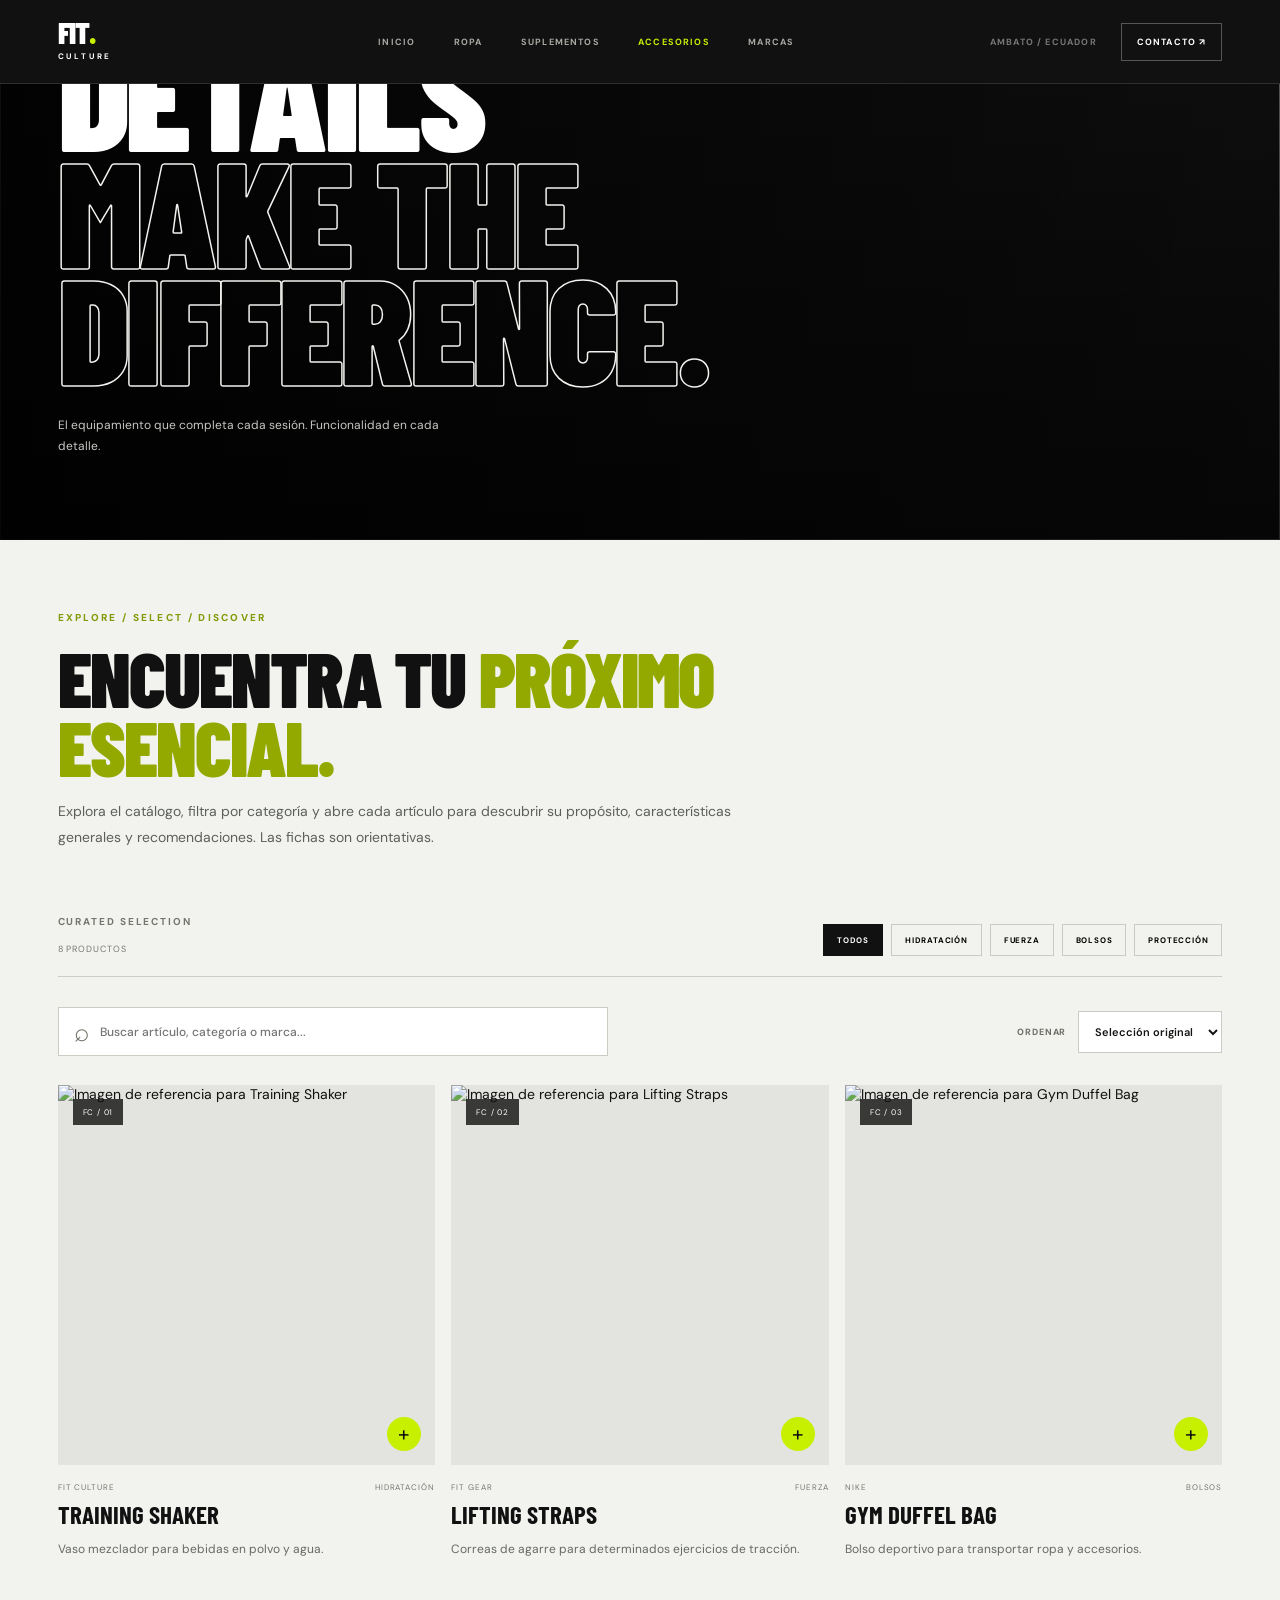
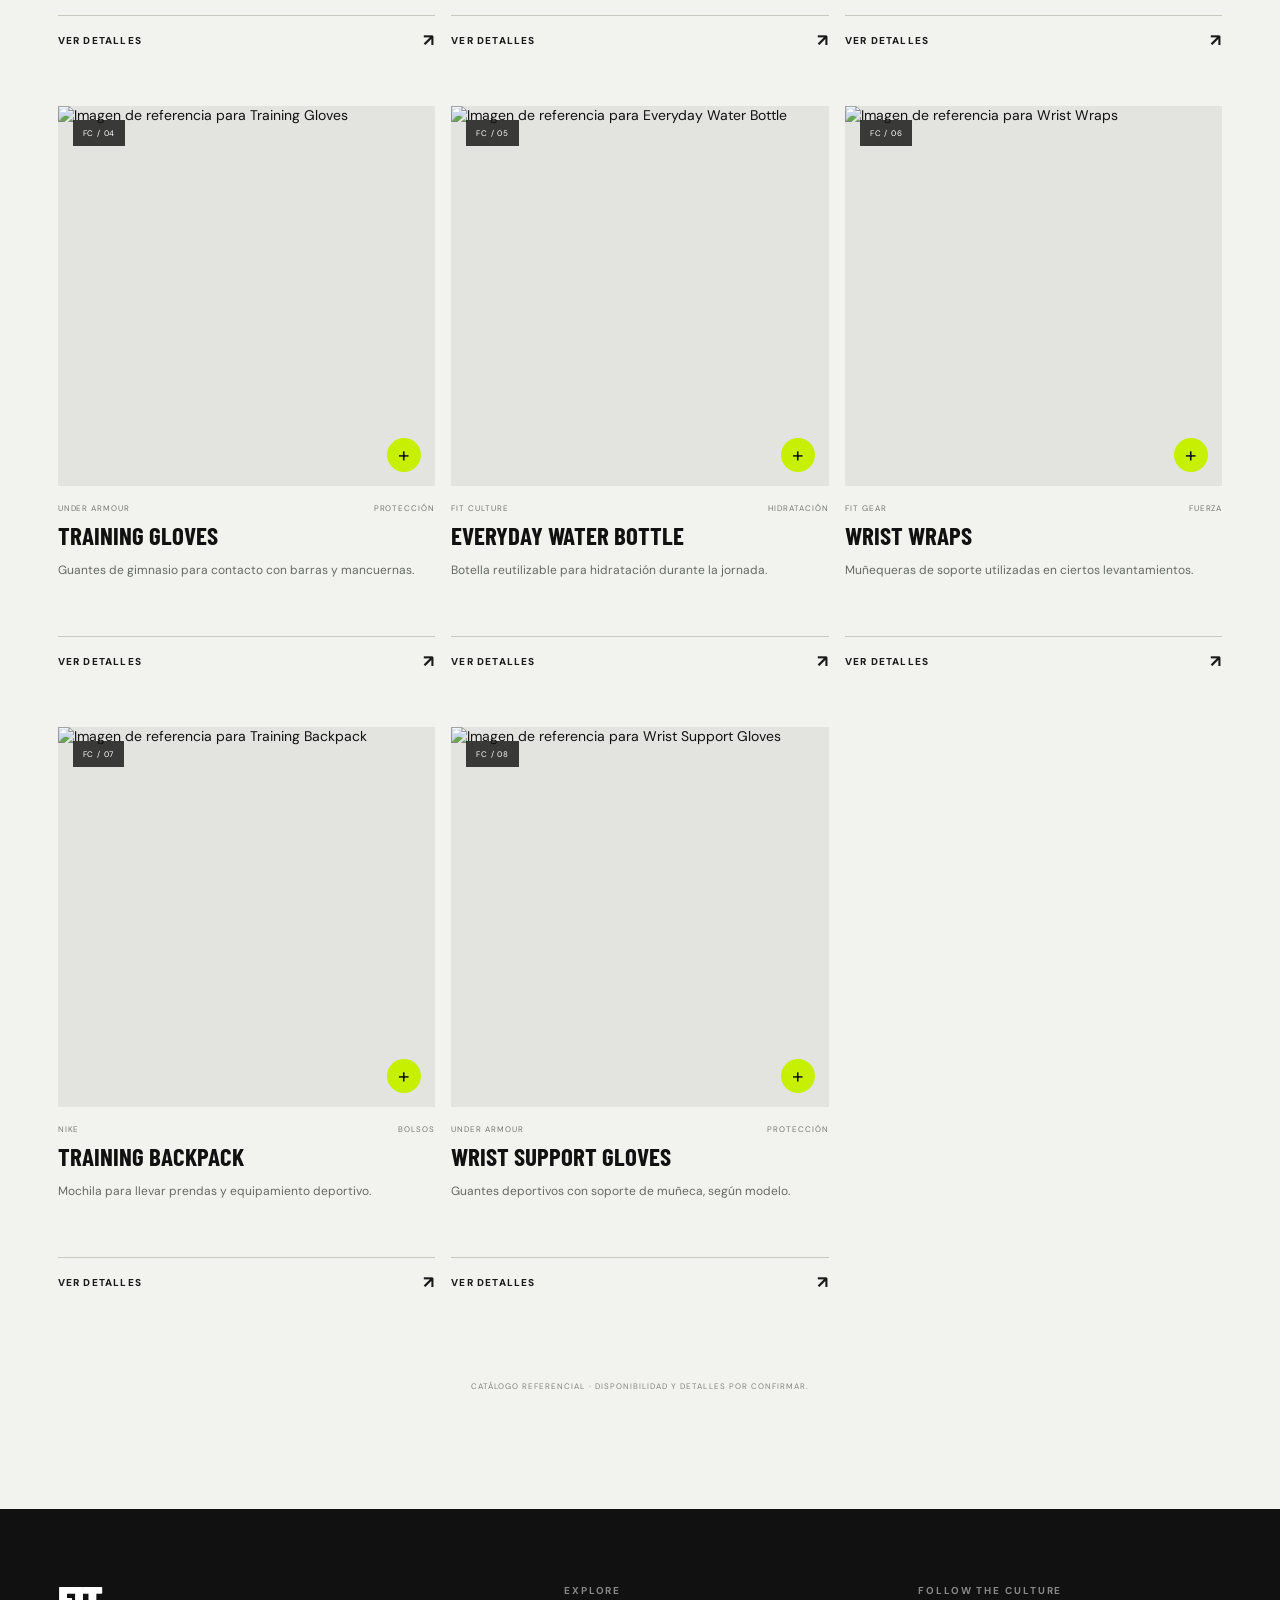
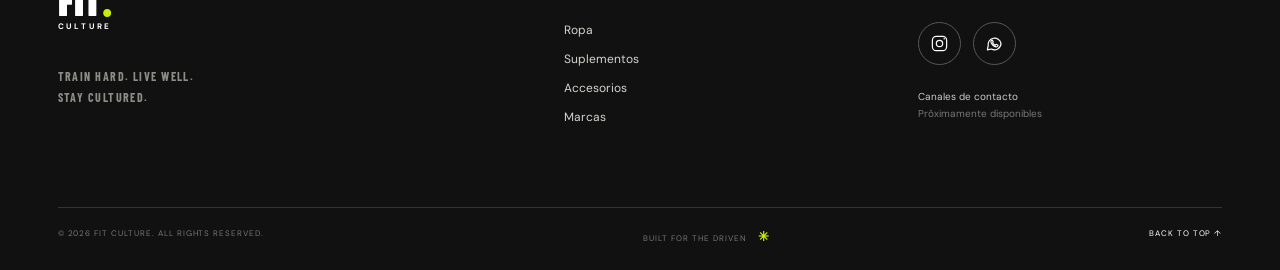
==== accesorios.html @ a27b404a "Agregar sitio FIT CULTURE 2.0 en HTML CSS y JavaScript" ====
<!DOCTYPE html>

<html lang="es">
<head>
<meta charset="utf-8"/>
<meta content="width=device-width, initial-scale=1" name="viewport"/>
<meta content="#101110" name="theme-color"/>
<meta content="FIT CULTURE — catálogo de ropa, suplementos y accesorios fitness." name="description"/>
<title>Accesorios — FIT CULTURE</title>
<link href="https://fonts.googleapis.com" rel="preconnect"/>
<link crossorigin="" href="https://fonts.gstatic.com" rel="preconnect"/>
<link href="https://fonts.googleapis.com/css2?family=Barlow+Condensed:wght@500;600;700;800;900&amp;family=DM+Sans:wght@400;500;600;700&amp;display=swap" rel="stylesheet"/>
<link href="assets/css/style.css" rel="stylesheet"/>
</head>
<body>
<div class="site-loader"><span>FIT<span class="lime">.</span></span><div class="loader-bar"><i></i></div></div>
<header class="site-header">
<a aria-label="FIT CULTURE inicio" class="wordmark" href="index.html">FIT<span>.</span><small>CULTURE</small></a>
<button aria-expanded="false" aria-label="Abrir menú" class="menu-toggle"><span></span><span></span></button>
<nav class="main-nav">
<a class="" href="index.html">INICIO</a>
<a class="" href="ropa.html">ROPA</a>
<a class="" href="suplementos.html">SUPLEMENTOS</a>
<a class="active" href="accesorios.html">ACCESORIOS</a>
<a class="" href="marcas.html">MARCAS</a>
</nav>
<div class="header-right"><span>AMBATO / ECUADOR</span><a class="contact-link" href="#contacto">CONTACTO ↗</a></div>
</header>
<main>
<section class="page-hero compact-hero"><div class="page-hero-bg"><img alt="" src="https://images.unsplash.com/photo-1583454110551-21f2fa2afe61?auto=format&amp;fit=crop&amp;w=2000&amp;q=85"/></div><div class="page-hero-content wrap"><p class="eyebrow reveal">03 / TRAINING GEAR</p><h1 class="reveal">DETAILS<br/><span class="outline">MAKE THE DIFFERENCE.</span></h1><p class="page-intro reveal">El equipamiento que completa cada sesión. Funcionalidad en cada detalle.</p></div></section>
<section class="catalog-section wrap">
<div class="catalog-intro reveal"><span class="micro-label">EXPLORE / SELECT / DISCOVER</span><h2>ENCUENTRA TU <em>PRÓXIMO ESENCIAL.</em></h2><p>Explora el catálogo, filtra por categoría y abre cada artículo para descubrir su propósito, características generales y recomendaciones. Las fichas son orientativas.</p></div><div class="catalog-toolbar"><div><p class="eyebrow">CURATED SELECTION</p><span class="result-count">8 PRODUCTOS</span></div><div class="filter-list"><button class="filter-btn active" data-filter="all">TODOS</button><button class="filter-btn" data-filter="HIDRATACIÓN">HIDRATACIÓN</button><button class="filter-btn" data-filter="FUERZA">FUERZA</button><button class="filter-btn" data-filter="BOLSOS">BOLSOS</button><button class="filter-btn" data-filter="PROTECCIÓN">PROTECCIÓN</button></div></div>
<div class="catalog-tools"><label class="search-field"><span aria-hidden="true">⌕</span><input aria-label="Buscar en catálogo" autocomplete="off" class="catalog-search" placeholder="Buscar artículo, categoría o marca..." type="search"/></label><label class="sort-field"><span>ORDENAR</span><select aria-label="Ordenar catálogo" class="catalog-sort"><option value="default">Selección original</option><option value="name">Nombre A–Z</option><option value="brand">Marca A–Z</option></select></label></div><p class="catalog-empty" hidden="">No encontramos coincidencias. Prueba otra búsqueda o elimina el filtro.</p><div class="product-grid">
<article class="product-card reveal" data-advice="Busca tapa segura y facilidad de limpieza." data-brand="FIT CULTURE" data-category="HIDRATACIÓN" data-description="Vaso mezclador para bebidas en polvo y agua." data-features="Mezcla portátil · Uso cotidiano" data-kind="Equipamiento deportivo" data-name="Training Shaker">
<div aria-label="Ver detalles de Training Shaker" class="product-image" role="button" tabindex="0"><img alt="Imagen de referencia para Training Shaker" loading="lazy" src="https://images.unsplash.com/photo-1602143407151-7111542de6e8?auto=format&amp;fit=crop&amp;w=900&amp;q=85"/><span class="product-index">FC / 01</span><span class="product-plus">+</span></div>
<div class="product-meta"><span>FIT CULTURE</span><span>HIDRATACIÓN</span></div><h3>Training Shaker</h3>
<p class="product-summary">Vaso mezclador para bebidas en polvo y agua.</p><button aria-label="Ver detalles de Training Shaker" class="product-detail-btn" type="button">VER DETALLES <span aria-hidden="true">↗</span></button></article>
<article class="product-card reveal" data-advice="Aprende a colocarlas correctamente; no sustituyen la técnica." data-brand="FIT GEAR" data-category="FUERZA" data-description="Correas de agarre para determinados ejercicios de tracción." data-features="Agarre asistido · Fuerza" data-kind="Equipamiento deportivo" data-name="Lifting Straps">
<div aria-label="Ver detalles de Lifting Straps" class="product-image" role="button" tabindex="0"><img alt="Imagen de referencia para Lifting Straps" loading="lazy" src="https://images.unsplash.com/photo-1583454110551-21f2fa2afe61?auto=format&amp;fit=crop&amp;w=900&amp;q=85"/><span class="product-index">FC / 02</span><span class="product-plus">+</span></div>
<div class="product-meta"><span>FIT GEAR</span><span>FUERZA</span></div><h3>Lifting Straps</h3>
<p class="product-summary">Correas de agarre para determinados ejercicios de tracción.</p><button aria-label="Ver detalles de Lifting Straps" class="product-detail-btn" type="button">VER DETALLES <span aria-hidden="true">↗</span></button></article>
<article class="product-card reveal" data-advice="Compara capacidad, compartimentos y resistencia del material." data-brand="NIKE" data-category="BOLSOS" data-description="Bolso deportivo para transportar ropa y accesorios." data-features="Almacenamiento · Transporte" data-kind="Equipamiento deportivo" data-name="Gym Duffel Bag">
<div aria-label="Ver detalles de Gym Duffel Bag" class="product-image" role="button" tabindex="0"><img alt="Imagen de referencia para Gym Duffel Bag" loading="lazy" src="https://images.unsplash.com/photo-1553062407-98eeb64c6a62?auto=format&amp;fit=crop&amp;w=900&amp;q=85"/><span class="product-index">FC / 03</span><span class="product-plus">+</span></div>
<div class="product-meta"><span>NIKE</span><span>BOLSOS</span></div><h3>Gym Duffel Bag</h3>
<p class="product-summary">Bolso deportivo para transportar ropa y accesorios.</p><button aria-label="Ver detalles de Gym Duffel Bag" class="product-detail-btn" type="button">VER DETALLES <span aria-hidden="true">↗</span></button></article>
<article class="product-card reveal" data-advice="Verifica el ajuste y cómo se sienten al sostener la barra." data-brand="UNDER ARMOUR" data-category="PROTECCIÓN" data-description="Guantes de gimnasio para contacto con barras y mancuernas." data-features="Agarre · Protección de palma" data-kind="Equipamiento deportivo" data-name="Training Gloves">
<div aria-label="Ver detalles de Training Gloves" class="product-image" role="button" tabindex="0"><img alt="Imagen de referencia para Training Gloves" loading="lazy" src="https://images.unsplash.com/photo-1583454110551-21f2fa2afe61?auto=format&amp;fit=crop&amp;w=900&amp;q=85"/><span class="product-index">FC / 04</span><span class="product-plus">+</span></div>
<div class="product-meta"><span>UNDER ARMOUR</span><span>PROTECCIÓN</span></div><h3>Training Gloves</h3>
<p class="product-summary">Guantes de gimnasio para contacto con barras y mancuernas.</p><button aria-label="Ver detalles de Training Gloves" class="product-detail-btn" type="button">VER DETALLES <span aria-hidden="true">↗</span></button></article>
<article class="product-card reveal" data-advice="Revisa capacidad, materiales y método de lavado." data-brand="FIT CULTURE" data-category="HIDRATACIÓN" data-description="Botella reutilizable para hidratación durante la jornada." data-features="Hidratación · Uso diario" data-kind="Equipamiento deportivo" data-name="Everyday Water Bottle">
<div aria-label="Ver detalles de Everyday Water Bottle" class="product-image" role="button" tabindex="0"><img alt="Imagen de referencia para Everyday Water Bottle" loading="lazy" src="https://images.unsplash.com/photo-1602143407151-7111542de6e8?auto=format&amp;fit=crop&amp;w=900&amp;q=85"/><span class="product-index">FC / 05</span><span class="product-plus">+</span></div>
<div class="product-meta"><span>FIT CULTURE</span><span>HIDRATACIÓN</span></div><h3>Everyday Water Bottle</h3>
<p class="product-summary">Botella reutilizable para hidratación durante la jornada.</p><button aria-label="Ver detalles de Everyday Water Bottle" class="product-detail-btn" type="button">VER DETALLES <span aria-hidden="true">↗</span></button></article>
<article class="product-card reveal" data-advice="Ajusta sin cortar la circulación; no reemplaza una técnica adecuada." data-brand="FIT GEAR" data-category="FUERZA" data-description="Muñequeras de soporte utilizadas en ciertos levantamientos." data-features="Soporte de muñeca · Fuerza" data-kind="Equipamiento deportivo" data-name="Wrist Wraps">
<div aria-label="Ver detalles de Wrist Wraps" class="product-image" role="button" tabindex="0"><img alt="Imagen de referencia para Wrist Wraps" loading="lazy" src="https://images.unsplash.com/photo-1583454110551-21f2fa2afe61?auto=format&amp;fit=crop&amp;w=900&amp;q=85"/><span class="product-index">FC / 06</span><span class="product-plus">+</span></div>
<div class="product-meta"><span>FIT GEAR</span><span>FUERZA</span></div><h3>Wrist Wraps</h3>
<p class="product-summary">Muñequeras de soporte utilizadas en ciertos levantamientos.</p><button aria-label="Ver detalles de Wrist Wraps" class="product-detail-btn" type="button">VER DETALLES <span aria-hidden="true">↗</span></button></article>
<article class="product-card reveal" data-advice="Evalúa capacidad y comodidad de las correas." data-brand="NIKE" data-category="BOLSOS" data-description="Mochila para llevar prendas y equipamiento deportivo." data-features="Organización · Transporte" data-kind="Equipamiento deportivo" data-name="Training Backpack">
<div aria-label="Ver detalles de Training Backpack" class="product-image" role="button" tabindex="0"><img alt="Imagen de referencia para Training Backpack" loading="lazy" src="https://images.unsplash.com/photo-1553062407-98eeb64c6a62?auto=format&amp;fit=crop&amp;w=900&amp;q=85"/><span class="product-index">FC / 07</span><span class="product-plus">+</span></div>
<div class="product-meta"><span>NIKE</span><span>BOLSOS</span></div><h3>Training Backpack</h3>
<p class="product-summary">Mochila para llevar prendas y equipamiento deportivo.</p><button aria-label="Ver detalles de Training Backpack" class="product-detail-btn" type="button">VER DETALLES <span aria-hidden="true">↗</span></button></article>
<article class="product-card reveal" data-advice="Confirma el tipo de cierre y el soporte que declara el fabricante." data-brand="UNDER ARMOUR" data-category="PROTECCIÓN" data-description="Guantes deportivos con soporte de muñeca, según modelo." data-features="Guantes · Soporte variable" data-kind="Equipamiento deportivo" data-name="Wrist Support Gloves">
<div aria-label="Ver detalles de Wrist Support Gloves" class="product-image" role="button" tabindex="0"><img alt="Imagen de referencia para Wrist Support Gloves" loading="lazy" src="https://images.unsplash.com/photo-1583454110551-21f2fa2afe61?auto=format&amp;fit=crop&amp;w=900&amp;q=85"/><span class="product-index">FC / 08</span><span class="product-plus">+</span></div>
<div class="product-meta"><span>UNDER ARMOUR</span><span>PROTECCIÓN</span></div><h3>Wrist Support Gloves</h3>
<p class="product-summary">Guantes deportivos con soporte de muñeca, según modelo.</p><button aria-label="Ver detalles de Wrist Support Gloves" class="product-detail-btn" type="button">VER DETALLES <span aria-hidden="true">↗</span></button></article>
</div>
<p class="catalog-disclaimer">CATÁLOGO REFERENCIAL · DISPONIBILIDAD Y DETALLES POR CONFIRMAR.</p>
</section><dialog aria-labelledby="detail-title" class="detail-dialog"><div class="detail-panel"><button aria-label="Cerrar detalles" class="detail-close" type="button">×</button><div class="detail-visual"><img alt="" class="detail-photo" src=""/><span class="detail-watermark">FIT CULTURE / COLLECTION</span></div><div class="detail-content"><span class="detail-kicker">PRODUCT JOURNAL / FIT CULTURE</span><p class="detail-brand"></p><h2 id="detail-title"></h2><p class="detail-description"></p><div class="detail-section"><span>LO QUE DEBES SABER</span><p class="detail-features"></p></div><div class="detail-section"><span>CONSEJO DE USO</span><p class="detail-advice"></p></div><p class="detail-notice">Ficha informativa y fotografía de referencia. La marca, modelo, materiales, composición y disponibilidad requieren confirmación antes de una venta.</p><button class="detail-return" type="button">VOLVER AL CATÁLOGO ↗</button></div></div></dialog>
</main>
<footer class="site-footer" id="contacto">
<div class="footer-top wrap"><div><a class="wordmark footer-mark" href="index.html">FIT<span>.</span><small>CULTURE</small></a><p class="footer-tag">TRAIN HARD. LIVE WELL.<br/>STAY CULTURED.</p></div><div class="footer-nav"><p class="eyebrow">EXPLORE</p><a href="ropa.html">Ropa</a><a href="suplementos.html">Suplementos</a><a href="accesorios.html">Accesorios</a><a href="marcas.html">Marcas</a></div><div class="footer-social"><p class="eyebrow">FOLLOW THE CULTURE</p><div class="social-icons">
<span aria-label="Instagram" class="social-icon"><svg aria-hidden="true" viewbox="0 0 24 24"><rect height="18" rx="5" width="18" x="3" y="3"></rect><circle cx="12" cy="12" r="4"></circle><circle class="fill" cx="18" cy="6" r="1"></circle></svg></span>
<span aria-label="WhatsApp" class="social-icon"><svg aria-hidden="true" viewbox="0 0 24 24"><path d="M20.2 11.8a8.2 8.2 0 0 1-12.1 7.2L3 20l1-4.9a8.2 8.2 0 1 1 16.2-3.3Z"></path><path d="M8.4 8.2c.4-.7.8-.6 1.1-.1l.8 1.5c.2.3.1.6-.2.9l-.5.6c.8 1.5 1.8 2.4 3.3 3.1l.6-.7c.3-.3.6-.4.9-.2l1.5.7c.5.3.6.7.3 1.1-.5.8-1.2 1.2-2.2 1.1-2.8-.3-6.4-3.7-6.6-6.4 0-.7.3-1.2 1-1.6Z"></path></svg></span>
</div><p class="social-note">Canales de contacto<br/><span>Próximamente disponibles</span></p></div></div>
<div class="footer-bottom wrap"><span>© 2026 FIT CULTURE. ALL RIGHTS RESERVED.</span><span>BUILT FOR THE DRIVEN <b>✳</b></span><a href="#top" onclick="window.scrollTo({top:0,behavior:'smooth'});return false;">BACK TO TOP ↑</a></div>
</footer>
<script src="https://cdnjs.cloudflare.com/ajax/libs/gsap/3.12.5/gsap.min.js"></script>
<script src="https://cdnjs.cloudflare.com/ajax/libs/gsap/3.12.5/ScrollTrigger.min.js"></script>
<script src="assets/js/main.js"></script>
<script src="assets/js/catalog.js"></script>
</body></html>
---- assets/css/style.css ----
@import url('https://fonts.googleapis.com/css2?family=Barlow+Condensed:wght@500;600;700;800;900&family=DM+Sans:wght@400;500;600;700&display=swap');
:root{--black:#101110;--white:#f2f3ef;--lime:#c6f000;--muted:#858780;--line:rgba(255,255,255,.16);--font-display:'Barlow Condensed',Impact,sans-serif;--font-body:'DM Sans',Arial,sans-serif}
*{box-sizing:border-box}html{scroll-behavior:smooth}body{margin:0;background:var(--white);color:var(--black);font-family:var(--font-body);font-size:14px}a{color:inherit;text-decoration:none}img{display:block;max-width:100%}.wrap{width:min(1240px,calc(100% - 9vw));margin-inline:auto}.lime{color:var(--lime)}.outline{color:transparent;-webkit-text-stroke:1.5px var(--white)}.outline-dark{color:transparent;-webkit-text-stroke:1.5px var(--black)}.eyebrow{font-size:10px;font-weight:700;letter-spacing:.19em;text-transform:uppercase}.site-loader{position:fixed;inset:0;background:var(--black);z-index:1000;display:grid;place-content:center;justify-items:center;color:white;font:900 48px var(--font-display);transition:opacity .55s,visibility .55s}.site-loader.done{opacity:0;visibility:hidden}.loader-bar{width:110px;height:2px;background:#333;margin-top:12px;overflow:hidden}.loader-bar i{display:block;width:100%;height:100%;background:var(--lime);transform:scaleX(0);transform-origin:left;animation:loadbar 1s ease forwards}@keyframes loadbar{to{transform:scaleX(1)}}
.site-header{height:84px;padding:0 4.5vw;display:flex;align-items:center;justify-content:space-between;background:var(--black);color:white;position:absolute;top:0;left:0;right:0;z-index:50;border-bottom:1px solid rgba(255,255,255,.12)}.wordmark{font:900 30px/.72 var(--font-display);letter-spacing:-.04em;display:inline-flex;align-items:flex-start;flex-wrap:wrap;width:125px}.wordmark>span{color:var(--lime)}.wordmark small{font:700 8px var(--font-body);letter-spacing:.35em;display:block;width:100%;margin-top:7px}.main-nav{display:flex;gap:clamp(18px,3vw,42px)}.main-nav a,.header-right{font-size:9px;font-weight:700;letter-spacing:.13em}.main-nav a{color:#a7aaa3;transition:color .2s}.main-nav a:hover,.main-nav a.active{color:var(--lime)}.header-right{display:flex;gap:24px;align-items:center}.header-right>span{color:#777}.contact-link{border:1px solid #555;padding:12px 15px;transition:.25s}.contact-link:hover{background:var(--lime);color:var(--black);border-color:var(--lime)}.menu-toggle{display:none}
.hero{height:min(850px,100svh);min-height:680px;background:var(--black);color:white;position:relative;overflow:hidden;display:flex;align-items:center;padding-top:84px}.hero-media,.hero-shade,.page-hero-bg{position:absolute;inset:0}.hero-media img,.page-hero-bg img{width:100%;height:100%;object-fit:cover;object-position:center 43%;filter:grayscale(1);opacity:.65}.hero-shade{background:linear-gradient(90deg,rgba(8,9,8,.92) 0%,rgba(8,9,8,.55) 55%,rgba(8,9,8,.12) 100%),linear-gradient(0deg,rgba(8,9,8,.65),transparent 55%)}.hero-content{position:relative;z-index:2;padding-top:35px}.hero-content .eyebrow{display:flex;align-items:center;gap:12px;color:#d5d5d0}.eyebrow-line{width:34px;height:2px;background:var(--lime)}.hero-title{font:900 clamp(88px,15vw,205px)/.76 var(--font-display);letter-spacing:-.045em;margin:44px 0 36px;max-width:950px}.hero-title span{display:block}.hero-bottom{display:flex;justify-content:space-between;align-items:end;max-width:800px}.hero-bottom p{color:#c1c2bd;line-height:1.8;font-size:12px}.circle-link{width:112px;height:112px;border:1px solid rgba(255,255,255,.7);border-radius:50%;display:flex;flex-direction:column;justify-content:center;align-items:center;gap:7px;font-size:8px;line-height:1.4;letter-spacing:.12em;transition:.35s}.circle-link b{font-size:20px;color:var(--lime)}.circle-link:hover{background:var(--lime);color:var(--black);transform:rotate(-12deg);border-color:var(--lime)}.circle-link:hover b{color:var(--black)}.hero-index,.hero-vertical{position:absolute;z-index:2;bottom:32px;color:#bbb;font-size:8px;letter-spacing:.16em}.hero-index{left:4.5vw;display:flex;gap:26px}.hero-vertical{right:4.5vw;writing-mode:vertical-rl;transform:rotate(180deg)}
.ticker{overflow:hidden;background:var(--lime);padding:15px 0;color:var(--black)}.ticker-track{display:flex;align-items:center;justify-content:space-around;gap:34px;white-space:nowrap;font:800 22px var(--font-display);letter-spacing:.06em;animation:ticker 28s linear infinite}.ticker-track i{font-style:normal;font-size:18px}@keyframes ticker{to{transform:translateX(-18%)}}
.section{padding-top:125px;padding-bottom:125px}.section-heading{display:flex;align-items:end;justify-content:space-between;margin-bottom:48px}.section-heading h2{font:800 clamp(54px,8vw,100px)/.82 var(--font-display);letter-spacing:-.025em;margin:20px 0 0}.section-heading .eyebrow{color:#73766e}.section-note{font-size:12px;color:#70736c;line-height:1.8;margin:0 0 5px}.category-grid{display:grid;grid-template-columns:1.25fr 1fr 1fr;gap:14px}.category-card{height:470px;position:relative;overflow:hidden;background:#242624;color:white}.category-card img{width:100%;height:100%;object-fit:cover;filter:grayscale(1);transition:transform .8s,filter .8s}.category-card:after{content:"";position:absolute;inset:0;background:linear-gradient(0deg,rgba(0,0,0,.85),transparent 65%)}.category-card:hover img{transform:scale(1.07);filter:grayscale(.35)}.category-card>div{position:absolute;z-index:2;bottom:28px;left:28px}.category-card small{font-size:8px;letter-spacing:.16em;color:#ccc}.category-card h3{font:800 55px/.9 var(--font-display);margin:12px 0}.category-card b{font-size:8px;letter-spacing:.14em;color:var(--lime)}.category-number{position:absolute;top:22px;left:24px;z-index:2;font:600 12px var(--font-display);color:var(--lime)}
.feature-band{background:var(--black);color:white;display:grid;grid-template-columns:1fr 1fr;min-height:570px}.feature-image{overflow:hidden;min-height:570px}.feature-image img{width:100%;height:100%;object-fit:cover;filter:grayscale(1)}.feature-copy{align-self:center;padding:80px clamp(40px,8vw,125px)}.feature-copy .eyebrow{color:#a4a69e}.feature-copy h2{font:900 clamp(65px,8vw,108px)/.83 var(--font-display);margin:35px 0}.feature-copy>p:not(.eyebrow){font-size:12px;color:#b7b9b2;line-height:1.9;max-width:350px}.text-link{display:inline-flex;gap:25px;align-items:center;border-bottom:1px solid var(--lime);padding:15px 0;margin-top:24px;font-size:9px;font-weight:700;letter-spacing:.14em}.text-link span{color:var(--lime);font-size:17px}.brand-strip{padding-top:115px;padding-bottom:120px}.brand-logos{border-top:1px solid #d2d3ce;border-bottom:1px solid #d2d3ce;padding:35px 0;display:flex;align-items:center;justify-content:space-between;gap:25px;flex-wrap:wrap;font:800 clamp(17px,2.5vw,28px) var(--font-display);letter-spacing:.02em}.brand-logos span:nth-child(2){font-style:italic}.dark-link{color:var(--black);border-color:#999}
.manifesto{background:var(--lime);padding:95px 8vw 35px;color:var(--black)}.manifesto .eyebrow{font-size:9px}.manifesto-line{font:900 clamp(60px,10.5vw,145px)/.83 var(--font-display);letter-spacing:-.03em;margin:55px 0 80px}.manifesto-line span{color:transparent;-webkit-text-stroke:1.5px var(--black)}.manifesto-bottom{border-top:1px solid rgba(0,0,0,.3);padding-top:18px;display:flex;justify-content:space-between;font-size:8px;font-weight:700;letter-spacing:.15em}.manifesto-bottom b{font-size:16px;margin-left:12px}
.site-footer{background:var(--black);color:white;padding:75px 0 25px}.footer-top{display:grid;grid-template-columns:1.5fr 1fr 1fr;gap:50px;padding-bottom:75px}.footer-mark{font-size:42px}.footer-tag{font:700 12px/1.7 var(--font-display);letter-spacing:.12em;color:#8c8f87;margin-top:35px}.footer-nav,.footer-social{display:flex;flex-direction:column;align-items:flex-start;gap:13px}.footer-nav .eyebrow,.footer-social .eyebrow{color:#888;margin:0 0 12px}.footer-nav a{font-size:12px;color:#d4d5d0;transition:color .2s}.footer-nav a:hover{color:var(--lime)}.social-icons{display:flex;gap:12px}.social-icon{width:43px;height:43px;border:1px solid #565951;border-radius:50%;display:grid;place-items:center}.social-icon svg{width:19px;height:19px;fill:none;stroke:white;stroke-width:1.5;stroke-linecap:round;stroke-linejoin:round}.social-icon svg .fill{fill:white;stroke:none}.social-note{font-size:10px;line-height:1.7;color:#ccc}.social-note span{color:#777}.footer-bottom{border-top:1px solid #343632;padding-top:20px;display:flex;justify-content:space-between;gap:20px;color:#777;font-size:8px;letter-spacing:.12em}.footer-bottom b{color:var(--lime);font-size:13px;margin-left:8px}.footer-bottom a{color:white}
.compact-hero,.page-hero{height:540px;background:var(--black);color:white;position:relative;overflow:hidden;display:flex;align-items:end;padding-bottom:70px;padding-top:84px}.page-hero-bg img{opacity:.5;object-position:center 40%}.page-hero:after{content:"";position:absolute;inset:0;background:linear-gradient(90deg,rgba(0,0,0,.85),rgba(0,0,0,.15)),linear-gradient(0deg,rgba(0,0,0,.6),transparent)}.page-hero-content{position:relative;z-index:2}.page-hero-content .eyebrow{color:var(--lime)}.page-hero h1{font:900 clamp(76px,12vw,150px)/.78 var(--font-display);letter-spacing:-.03em;margin:30px 0}.page-intro{font-size:12px;color:#c8c9c4;line-height:1.8;max-width:420px}.catalog-section{padding-top:65px;padding-bottom:110px}.catalog-toolbar{display:flex;justify-content:space-between;align-items:end;border-bottom:1px solid #ccc;padding-bottom:20px;margin-bottom:30px}.catalog-toolbar .eyebrow{color:#73766e}.result-count{font-size:9px;color:#777;letter-spacing:.1em}.filter-list{display:flex;gap:8px;flex-wrap:wrap;justify-content:end}.filter-btn{background:transparent;border:1px solid #c9cac4;padding:10px 13px;font:700 8px var(--font-body);letter-spacing:.1em;cursor:pointer;transition:.2s}.filter-btn:hover,.filter-btn.active{background:var(--black);border-color:var(--black);color:white}.product-grid{display:grid;grid-template-columns:repeat(3,1fr);gap:42px 16px}.product-card{min-width:0}.product-image{height:380px;background:#e3e4df;position:relative;overflow:hidden}.product-image img{width:100%;height:100%;object-fit:cover;transition:transform .7s,filter .7s;filter:saturate(.75)}.product-card:hover .product-image img{transform:scale(1.06);filter:saturate(1)}.product-index{position:absolute;top:14px;left:15px;background:rgba(16,17,16,.8);color:white;padding:8px 10px;font-size:8px;letter-spacing:.1em}.product-plus{position:absolute;right:14px;bottom:14px;width:34px;height:34px;display:grid;place-items:center;border-radius:50%;background:var(--lime);font-size:21px}.product-meta{display:flex;justify-content:space-between;margin-top:17px;color:#74776f;font-size:8px;letter-spacing:.12em}.product-card h3{font:700 25px var(--font-display);text-transform:uppercase;margin:7px 0}.catalog-disclaimer{font-size:8px;letter-spacing:.13em;color:#81837c;text-align:center;margin-top:75px}.brands-hero{height:560px}.brands-list{padding-top:55px;padding-bottom:100px}.brand-row{display:grid;grid-template-columns:90px 1fr 40px;align-items:center;padding:32px 0;border-bottom:1px solid #c8c9c3}.brand-num{font:700 13px var(--font-display);color:#8a8d84}.brand-row h2{font:800 clamp(35px,6vw,68px)/.9 var(--font-display);margin:0;letter-spacing:.01em}.brand-row p{font-size:9px;letter-spacing:.14em;color:#777;margin:10px 0 0}.brand-arrow{font-size:26px;color:#777;transition:.2s}.brand-row:hover .brand-arrow{color:#8aa900;transform:translate(4px,-4px)}
.reveal{opacity:0;transform:translateY(28px)}.no-js .reveal{opacity:1;transform:none}
@media(max-width:900px){.header-right>span{display:none}.main-nav{gap:16px}.category-grid{grid-template-columns:1fr 1fr}.category-large{grid-column:span 2;height:390px}.category-card{height:360px}.feature-copy{padding:60px 45px}.product-grid{grid-template-columns:repeat(2,1fr)}.product-image{height:340px}}
@media(max-width:650px){.wrap{width:calc(100% - 40px)}.site-header{height:70px;padding:0 20px}.wordmark{font-size:27px}.menu-toggle{display:flex;flex-direction:column;gap:6px;background:none;border:0;padding:10px;z-index:5}.menu-toggle span{display:block;width:25px;height:2px;background:white;transition:.25s}.main-nav{position:absolute;top:70px;left:0;right:0;background:var(--black);padding:25px 25px 32px;display:flex;flex-direction:column;gap:22px;transform:translateY(-130%);opacity:0;visibility:hidden;transition:.35s}.main-nav.open{transform:translateY(0);opacity:1;visibility:visible}.main-nav a{font:700 25px var(--font-display)}.header-right{display:none}.hero{min-height:700px;height:92svh}.hero-title{font-size:clamp(75px,19vw,125px);margin:40px 0}.hero-bottom{align-items:center}.circle-link{width:90px;height:90px}.hero-index{bottom:22px;left:20px}.hero-vertical{right:17px;bottom:22px}.section{padding-top:85px;padding-bottom:85px}.section-heading{display:block;margin-bottom:30px}.section-heading h2{font-size:65px}.section-note{margin-top:25px}.category-grid{grid-template-columns:1fr}.category-large{grid-column:auto;height:400px}.category-card{height:360px}.feature-band{grid-template-columns:1fr}.feature-image{min-height:350px;height:350px}.feature-copy{padding:65px 25px}.feature-copy h2{font-size:78px}.brand-logos{justify-content:center;gap:22px 35px}.brand-strip{padding-top:85px;padding-bottom:85px}.manifesto{padding:75px 22px 25px}.manifesto-line{font-size:clamp(57px,14vw,90px);margin:45px 0 65px}.manifesto-bottom{font-size:7px;gap:15px}.footer-top{grid-template-columns:1fr 1fr;gap:45px 25px;padding-bottom:55px}.footer-top>div:first-child{grid-column:span 2}.footer-bottom{flex-wrap:wrap;line-height:1.6}.compact-hero,.page-hero{height:480px;padding-bottom:55px}.page-hero h1{font-size:clamp(70px,17vw,105px)}.catalog-section{padding-top:45px;padding-bottom:75px}.catalog-toolbar{display:block}.filter-list{justify-content:flex-start;margin-top:18px}.filter-btn{padding:9px 10px;font-size:7px}.product-grid{grid-template-columns:1fr 1fr;gap:28px 10px}.product-image{height:clamp(190px,57vw,310px)}.product-card h3{font-size:21px}.product-meta{font-size:7px;gap:8px}.brands-list{padding-top:30px;padding-bottom:70px}.brand-row{grid-template-columns:40px 1fr 25px;padding:25px 0}.brand-row h2{font-size:39px}}
@media(prefers-reduced-motion:reduce){*,*::before,*::after{scroll-behavior:auto!important;animation-duration:.01ms!important;transition-duration:.01ms!important}.reveal{opacity:1;transform:none}}
@media(hover:hover) and (prefers-reduced-motion:no-preference){.product-card{perspective:1000px;transition:transform .45s cubic-bezier(.2,.7,.2,1)}.product-card:hover{transform:translateY(-7px)}.product-image{transform-style:preserve-3d;transition:transform .55s cubic-bezier(.2,.7,.2,1),box-shadow .55s}.product-card:hover .product-image{transform:rotateX(2deg) rotateY(-3deg);box-shadow:0 20px 34px rgba(16,17,16,.18)}.product-card:hover .product-image img{transform:scale(1.055) translateZ(14px)}.product-index,.product-plus{transition:transform .45s}.product-card:hover .product-index{transform:translateZ(24px)}.product-card:hover .product-plus{transform:translateZ(32px) rotate(90deg)}}
@media(prefers-reduced-motion:reduce){.product-card,.product-image,.product-image img,.product-index,.product-plus{transform:none!important}}
/* FIT CULTURE 2.0 — editorial catalogs */
.catalog-intro{max-width:860px;margin:2px 0 54px}.micro-label{font-size:10px;letter-spacing:.23em;font-weight:800;color:#819b08}.catalog-intro h2,.discovery-inner h2{font:900 clamp(43px,6vw,83px)/.9 var(--font-display);letter-spacing:-.025em;margin:18px 0}.catalog-intro em,.discovery-inner em{font-style:normal;color:#93a900}.catalog-intro p{font-size:14px;max-width:680px;line-height:1.85;color:#5d605a}.catalog-tools{display:flex;justify-content:space-between;align-items:center;gap:16px;margin:0 0 29px}.search-field{display:flex;align-items:center;gap:8px;background:white;border:1px solid #cbcdc4;padding:0 15px;flex:1;max-width:550px;transition:border-color .2s}.search-field:focus-within{border-color:#8ca500;box-shadow:0 0 0 3px rgba(160,192,30,.12)}.search-field span{font-size:26px;color:#6e7468}.catalog-search{height:47px;width:100%;border:0;outline:none;background:transparent;color:#171914;font:500 12px var(--font-body)}.sort-field{display:flex;align-items:center;gap:12px;color:#6b6c65;font-size:9px;letter-spacing:.1em;font-weight:700}.catalog-sort{padding:12px;background:white;border:1px solid #cbcdc4;max-width:190px;color:#151613;font:600 11px var(--font-body)}.product-card{display:flex;flex-direction:column}.product-summary{font-size:12px;line-height:1.65;color:#666963;min-height:59px;margin:4px 0 16px}.product-detail-btn{display:flex;align-items:center;justify-content:space-between;width:100%;padding:13px 0;border:0;border-top:1px solid #c6c9bd;background:transparent;cursor:pointer;color:#1a1a18;font:800 10px var(--font-body);letter-spacing:.12em;transition:color .2s}.product-detail-btn span{font-size:17px;transition:transform .25s}.product-detail-btn:hover{color:#879e00}.product-detail-btn:hover span{transform:translate(3px,-3px)}.product-image[role="button"]{cursor:pointer}.product-image:focus-visible,.product-detail-btn:focus-visible,.detail-close:focus-visible,.detail-return:focus-visible{outline:3px solid #a8d100;outline-offset:3px}.catalog-empty{padding:40px;border:1px dashed #aaa;font-size:15px;text-align:center;color:#565}.product-card[hidden],.catalog-empty[hidden]{display:none!important}.detail-dialog{border:0;padding:0;width:min(1030px,calc(100% - 32px));max-width:none;max-height:min(92vh,900px);background:#f7f8f4;color:#181a16;box-shadow:0 25px 90px rgba(0,0,0,.3);overflow:auto}.detail-dialog::backdrop{background:rgba(6,9,6,.77);backdrop-filter:blur(7px)}.detail-dialog[open]{animation:detail-enter .36s cubic-bezier(.2,.8,.2,1)}@keyframes detail-enter{from{opacity:0;transform:translateY(25px) scale(.98)}to{opacity:1;transform:translateY(0) scale(1)}}.detail-panel{display:grid;grid-template-columns:1fr 1fr;min-height:530px}.detail-visual{min-height:530px;position:relative;background:#d2d4ce;overflow:hidden}.detail-photo{width:100%;height:100%;position:absolute;inset:0;object-fit:cover}.detail-watermark{position:absolute;bottom:18px;left:22px;background:#171b15cc;color:#fff;font-size:9px;letter-spacing:.16em;padding:10px}.detail-content{position:relative;padding:55px clamp(25px,4vw,65px);display:flex;flex-direction:column;align-items:flex-start}.detail-close{position:absolute;top:12px;right:17px;border:0;background:transparent;font-size:34px;cursor:pointer;line-height:1;padding:5px}.detail-kicker{font:800 10px var(--font-body);letter-spacing:.2em;color:#8aa300}.detail-brand{margin:35px 0 8px;font-size:10px;letter-spacing:.2em;color:#666}.detail-content h2{font:900 clamp(46px,5vw,68px)/.9 var(--font-display);text-transform:uppercase;margin:0 0 23px}.detail-description{font-size:15px;line-height:1.8;color:#444;margin:0 0 15px}.detail-section{width:100%;padding:19px 0;border-top:1px solid #d1d3cc}.detail-section span{font:800 10px var(--font-body);letter-spacing:.12em}.detail-section p{font-size:13px;line-height:1.65;color:#555;margin:8px 0 0}.detail-notice{font-size:10px;line-height:1.65;color:#767a72;margin:18px 0}.detail-return{border:0;background:#bbdd26;color:#111;padding:15px 22px;cursor:pointer;font:800 10px var(--font-body);letter-spacing:.1em;transition:background .2s}.detail-return:hover{background:#d0f049}.discovery-banner{background:#e4e8d9;padding:80px 0}.discovery-inner{display:grid;grid-template-columns:1.5fr 1fr;gap:10vw;align-items:center}.discovery-inner p{max-width:480px;line-height:1.8;color:#535950;font-size:13px}.discovery-links{border-top:1px solid #a9b29c}.discovery-links a{display:flex;justify-content:space-between;padding:24px 0;border-bottom:1px solid #a9b29c;font:800 18px var(--font-display);transition:padding .2s}.discovery-links a:hover{padding-left:12px}.discovery-links a span{color:#829a00}
@media(max-width:700px){.catalog-intro{margin-bottom:34px}.catalog-tools{align-items:stretch;flex-direction:column}.search-field{max-width:none}.sort-field{justify-content:space-between}.product-summary{font-size:11px;min-height:85px}.detail-panel{grid-template-columns:1fr}.detail-visual{min-height:270px;height:270px}.detail-content{padding:30px 22px}.detail-dialog{max-height:92dvh}.detail-brand{margin-top:22px}.discovery-inner{grid-template-columns:1fr;gap:30px}.discovery-banner{padding:65px 0}}
@media(prefers-reduced-motion:reduce){.detail-dialog[open]{animation:none}}
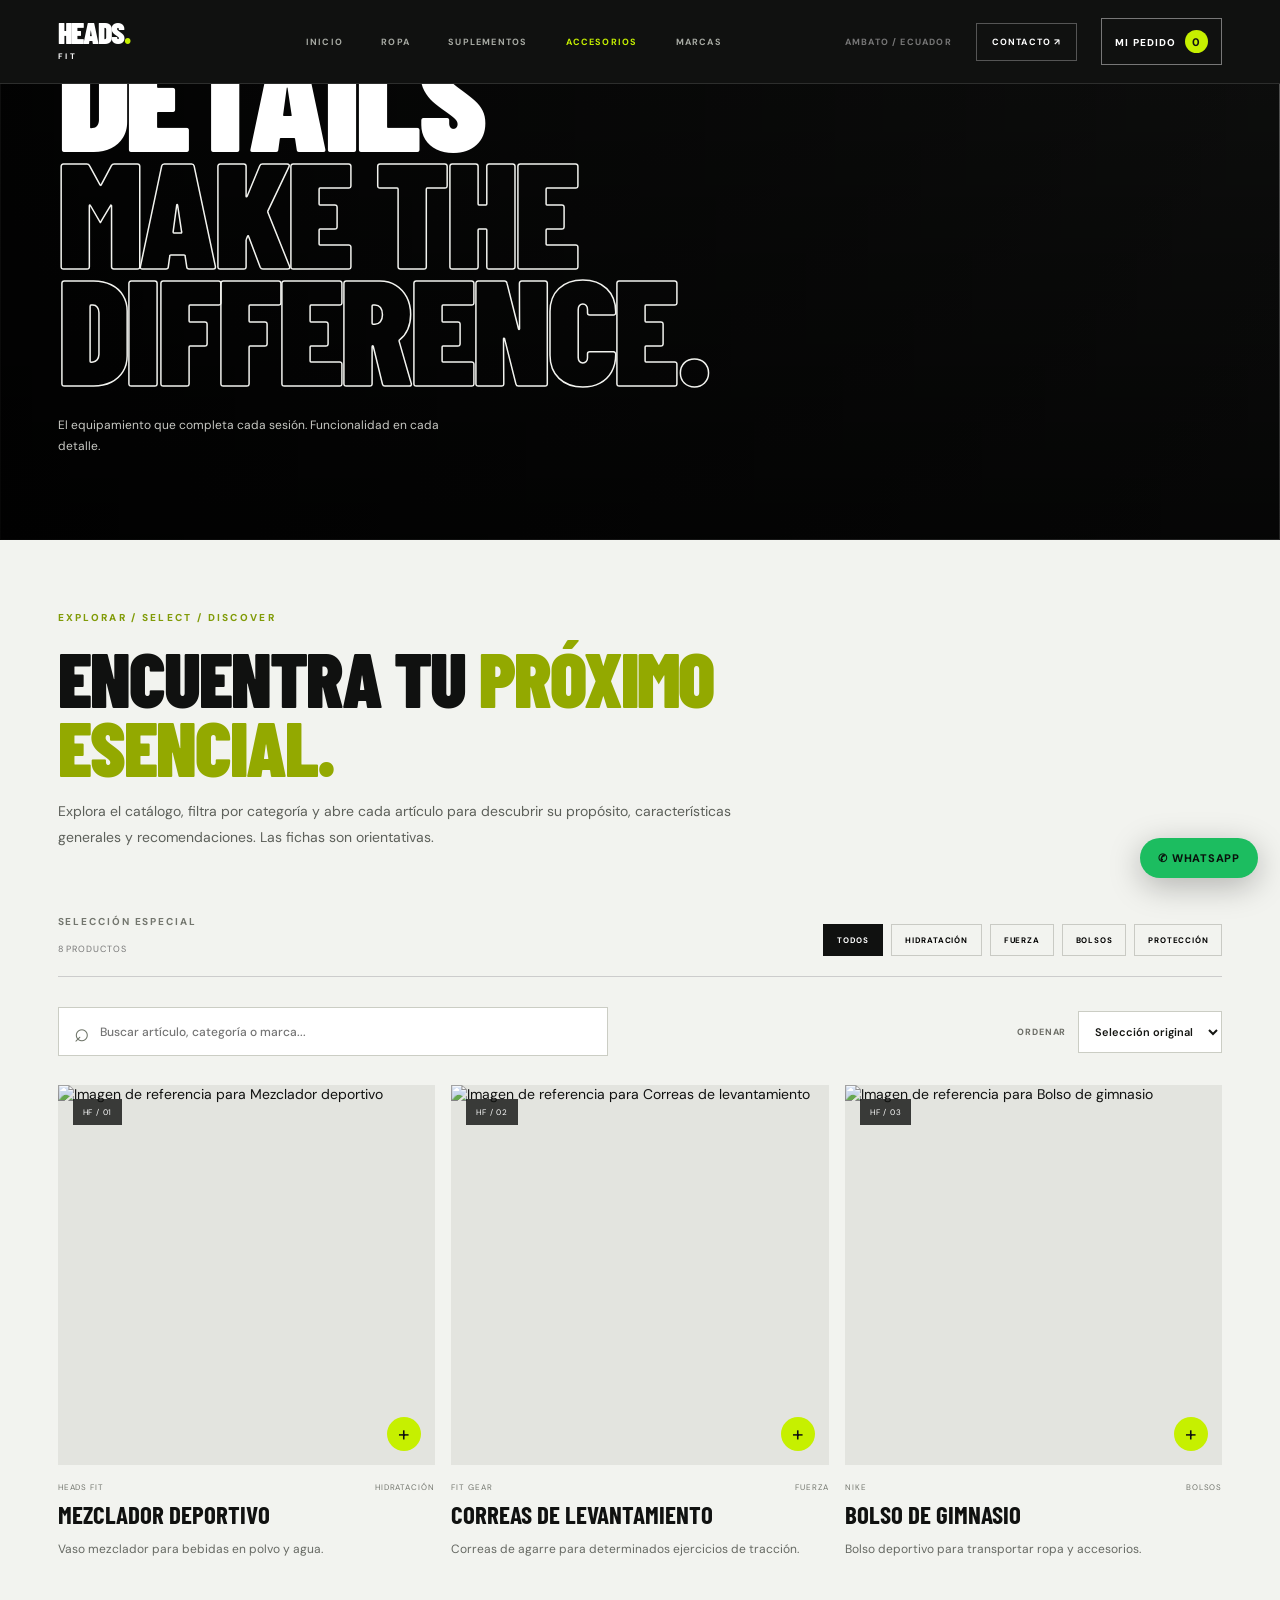
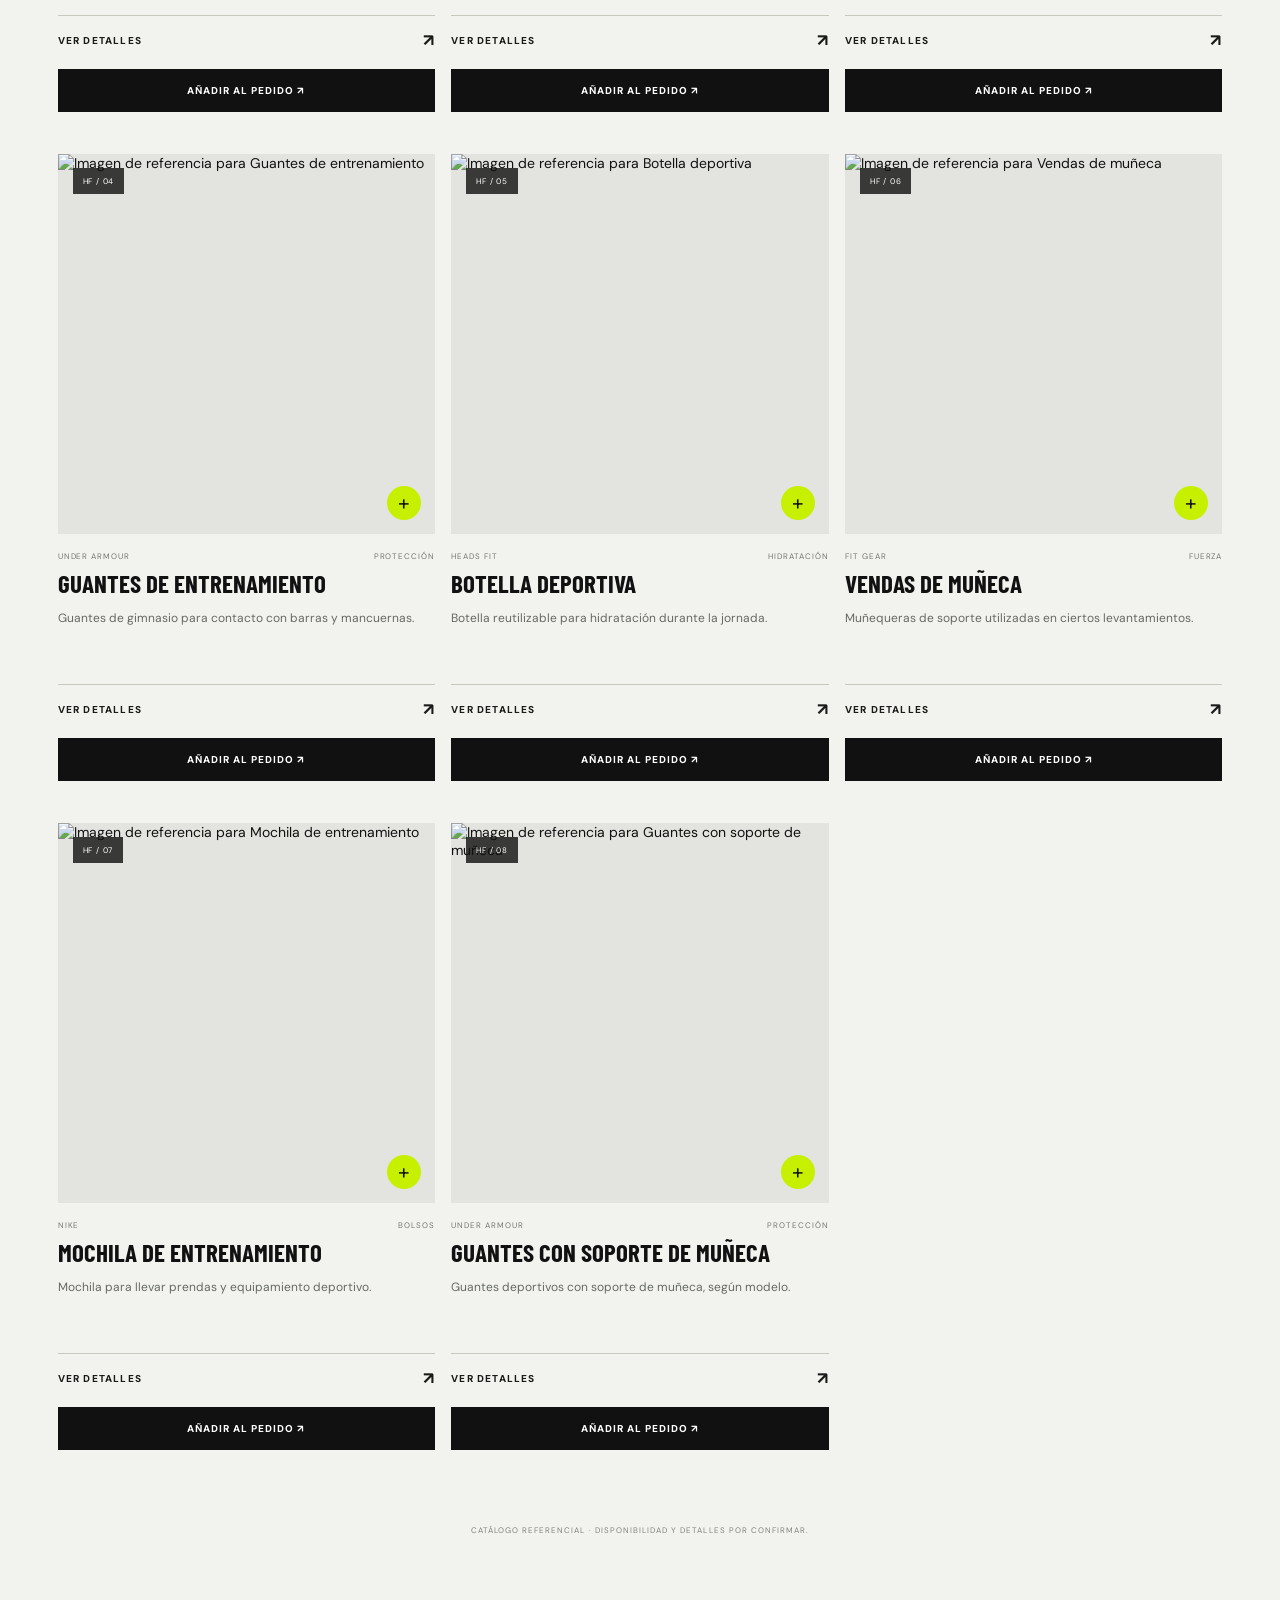
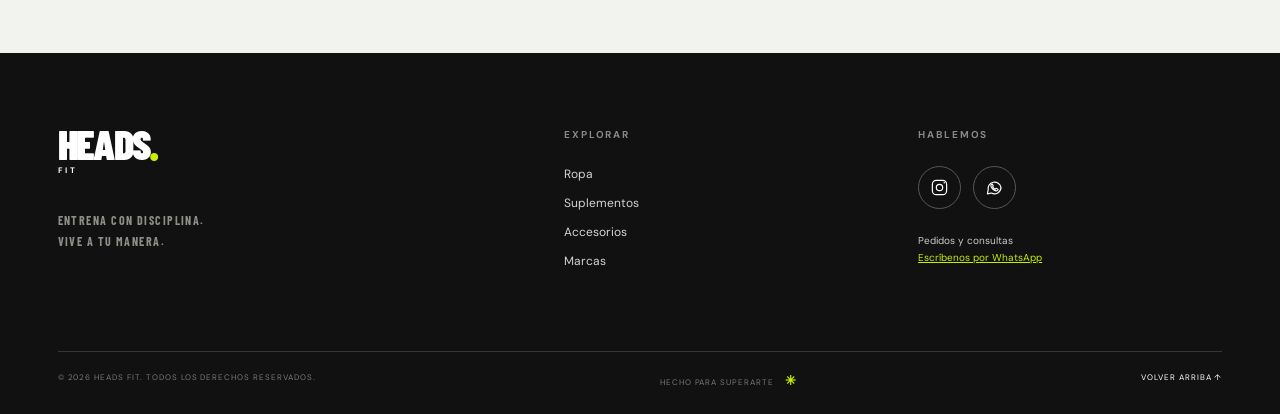
==== commit 8f9f8c92: "Integrar HEADS FIT en español, catálogo adicional y pedidos WhatsApp" ====
--- a/accesorios.html
+++ b/accesorios.html
@@ -5,17 +5,18 @@
 <meta charset="utf-8"/>
 <meta content="width=device-width, initial-scale=1" name="viewport"/>
 <meta content="#101110" name="theme-color"/>
-<meta content="FIT CULTURE — catálogo de ropa, suplementos y accesorios fitness." name="description"/>
-<title>Accesorios — FIT CULTURE</title>
+<meta content="HEADS FIT — catálogo de ropa, suplementos y accesorios fitness." name="description"/>
+<title>Accesorios — HEADS FIT</title>
 <link href="https://fonts.googleapis.com" rel="preconnect"/>
 <link crossorigin="" href="https://fonts.gstatic.com" rel="preconnect"/>
 <link href="https://fonts.googleapis.com/css2?family=Barlow+Condensed:wght@500;600;700;800;900&amp;family=DM+Sans:wght@400;500;600;700&amp;display=swap" rel="stylesheet"/>
 <link href="assets/css/style.css" rel="stylesheet"/>
+<link href="assets/css/shop.css" rel="stylesheet"/>
 </head>
 <body>
-<div class="site-loader"><span>FIT<span class="lime">.</span></span><div class="loader-bar"><i></i></div></div>
+<div class="site-loader"><span>HEADS<span class="lime">.</span></span><div class="loader-bar"><i></i></div></div>
 <header class="site-header">
-<a aria-label="FIT CULTURE inicio" class="wordmark" href="index.html">FIT<span>.</span><small>CULTURE</small></a>
+<a aria-label="HEADS FIT inicio" class="wordmark" href="index.html">HEADS<span>.</span><small>FIT</small></a>
 <button aria-expanded="false" aria-label="Abrir menú" class="menu-toggle"><span></span><span></span></button>
 <nav class="main-nav">
 <a class="" href="index.html">INICIO</a>
@@ -24,58 +25,59 @@
 <a class="active" href="accesorios.html">ACCESORIOS</a>
 <a class="" href="marcas.html">MARCAS</a>
 </nav>
-<div class="header-right"><span>AMBATO / ECUADOR</span><a class="contact-link" href="#contacto">CONTACTO ↗</a></div>
+<div class="header-right"><span>AMBATO / ECUADOR</span><a class="contact-link" href="https://wa.me/593983551261?text=Hola%2C%20quiero%20consultar%20sobre%20HEADS%20FIT" target="_blank" rel="noopener noreferrer">CONTACTO ↗</a></div>
 </header>
 <main>
-<section class="page-hero compact-hero"><div class="page-hero-bg"><img alt="" src="https://images.unsplash.com/photo-1583454110551-21f2fa2afe61?auto=format&amp;fit=crop&amp;w=2000&amp;q=85"/></div><div class="page-hero-content wrap"><p class="eyebrow reveal">03 / TRAINING GEAR</p><h1 class="reveal">DETAILS<br/><span class="outline">MAKE THE DIFFERENCE.</span></h1><p class="page-intro reveal">El equipamiento que completa cada sesión. Funcionalidad en cada detalle.</p></div></section>
+<section class="page-hero compact-hero"><div class="page-hero-bg"><img alt="" src="https://images.unsplash.com/photo-1583454110551-21f2fa2afe61?auto=format&amp;fit=crop&amp;w=2000&amp;q=85"/></div><div class="page-hero-content wrap"><p class="eyebrow reveal">03 / ENTRENAMIENTO GEAR</p><h1 class="reveal">DETAILS<br/><span class="outline">MAKE THE DIFFERENCE.</span></h1><p class="page-intro reveal">El equipamiento que completa cada sesión. Funcionalidad en cada detalle.</p></div></section>
 <section class="catalog-section wrap">
-<div class="catalog-intro reveal"><span class="micro-label">EXPLORE / SELECT / DISCOVER</span><h2>ENCUENTRA TU <em>PRÓXIMO ESENCIAL.</em></h2><p>Explora el catálogo, filtra por categoría y abre cada artículo para descubrir su propósito, características generales y recomendaciones. Las fichas son orientativas.</p></div><div class="catalog-toolbar"><div><p class="eyebrow">CURATED SELECTION</p><span class="result-count">8 PRODUCTOS</span></div><div class="filter-list"><button class="filter-btn active" data-filter="all">TODOS</button><button class="filter-btn" data-filter="HIDRATACIÓN">HIDRATACIÓN</button><button class="filter-btn" data-filter="FUERZA">FUERZA</button><button class="filter-btn" data-filter="BOLSOS">BOLSOS</button><button class="filter-btn" data-filter="PROTECCIÓN">PROTECCIÓN</button></div></div>
+<div class="catalog-intro reveal"><span class="micro-label">EXPLORAR / SELECT / DISCOVER</span><h2>ENCUENTRA TU <em>PRÓXIMO ESENCIAL.</em></h2><p>Explora el catálogo, filtra por categoría y abre cada artículo para descubrir su propósito, características generales y recomendaciones. Las fichas son orientativas.</p></div><div class="catalog-toolbar"><div><p class="eyebrow">SELECCIÓN ESPECIAL</p><span class="result-count">8 PRODUCTOS</span></div><div class="filter-list"><button class="filter-btn active" data-filter="all">TODOS</button><button class="filter-btn" data-filter="HIDRATACIÓN">HIDRATACIÓN</button><button class="filter-btn" data-filter="FUERZA">FUERZA</button><button class="filter-btn" data-filter="BOLSOS">BOLSOS</button><button class="filter-btn" data-filter="PROTECCIÓN">PROTECCIÓN</button></div></div>
 <div class="catalog-tools"><label class="search-field"><span aria-hidden="true">⌕</span><input aria-label="Buscar en catálogo" autocomplete="off" class="catalog-search" placeholder="Buscar artículo, categoría o marca..." type="search"/></label><label class="sort-field"><span>ORDENAR</span><select aria-label="Ordenar catálogo" class="catalog-sort"><option value="default">Selección original</option><option value="name">Nombre A–Z</option><option value="brand">Marca A–Z</option></select></label></div><p class="catalog-empty" hidden="">No encontramos coincidencias. Prueba otra búsqueda o elimina el filtro.</p><div class="product-grid">
-<article class="product-card reveal" data-advice="Busca tapa segura y facilidad de limpieza." data-brand="FIT CULTURE" data-category="HIDRATACIÓN" data-description="Vaso mezclador para bebidas en polvo y agua." data-features="Mezcla portátil · Uso cotidiano" data-kind="Equipamiento deportivo" data-name="Training Shaker">
-<div aria-label="Ver detalles de Training Shaker" class="product-image" role="button" tabindex="0"><img alt="Imagen de referencia para Training Shaker" loading="lazy" src="https://images.unsplash.com/photo-1602143407151-7111542de6e8?auto=format&amp;fit=crop&amp;w=900&amp;q=85"/><span class="product-index">FC / 01</span><span class="product-plus">+</span></div>
-<div class="product-meta"><span>FIT CULTURE</span><span>HIDRATACIÓN</span></div><h3>Training Shaker</h3>
-<p class="product-summary">Vaso mezclador para bebidas en polvo y agua.</p><button aria-label="Ver detalles de Training Shaker" class="product-detail-btn" type="button">VER DETALLES <span aria-hidden="true">↗</span></button></article>
-<article class="product-card reveal" data-advice="Aprende a colocarlas correctamente; no sustituyen la técnica." data-brand="FIT GEAR" data-category="FUERZA" data-description="Correas de agarre para determinados ejercicios de tracción." data-features="Agarre asistido · Fuerza" data-kind="Equipamiento deportivo" data-name="Lifting Straps">
-<div aria-label="Ver detalles de Lifting Straps" class="product-image" role="button" tabindex="0"><img alt="Imagen de referencia para Lifting Straps" loading="lazy" src="https://images.unsplash.com/photo-1583454110551-21f2fa2afe61?auto=format&amp;fit=crop&amp;w=900&amp;q=85"/><span class="product-index">FC / 02</span><span class="product-plus">+</span></div>
-<div class="product-meta"><span>FIT GEAR</span><span>FUERZA</span></div><h3>Lifting Straps</h3>
-<p class="product-summary">Correas de agarre para determinados ejercicios de tracción.</p><button aria-label="Ver detalles de Lifting Straps" class="product-detail-btn" type="button">VER DETALLES <span aria-hidden="true">↗</span></button></article>
-<article class="product-card reveal" data-advice="Compara capacidad, compartimentos y resistencia del material." data-brand="NIKE" data-category="BOLSOS" data-description="Bolso deportivo para transportar ropa y accesorios." data-features="Almacenamiento · Transporte" data-kind="Equipamiento deportivo" data-name="Gym Duffel Bag">
-<div aria-label="Ver detalles de Gym Duffel Bag" class="product-image" role="button" tabindex="0"><img alt="Imagen de referencia para Gym Duffel Bag" loading="lazy" src="https://images.unsplash.com/photo-1553062407-98eeb64c6a62?auto=format&amp;fit=crop&amp;w=900&amp;q=85"/><span class="product-index">FC / 03</span><span class="product-plus">+</span></div>
-<div class="product-meta"><span>NIKE</span><span>BOLSOS</span></div><h3>Gym Duffel Bag</h3>
-<p class="product-summary">Bolso deportivo para transportar ropa y accesorios.</p><button aria-label="Ver detalles de Gym Duffel Bag" class="product-detail-btn" type="button">VER DETALLES <span aria-hidden="true">↗</span></button></article>
-<article class="product-card reveal" data-advice="Verifica el ajuste y cómo se sienten al sostener la barra." data-brand="UNDER ARMOUR" data-category="PROTECCIÓN" data-description="Guantes de gimnasio para contacto con barras y mancuernas." data-features="Agarre · Protección de palma" data-kind="Equipamiento deportivo" data-name="Training Gloves">
-<div aria-label="Ver detalles de Training Gloves" class="product-image" role="button" tabindex="0"><img alt="Imagen de referencia para Training Gloves" loading="lazy" src="https://images.unsplash.com/photo-1583454110551-21f2fa2afe61?auto=format&amp;fit=crop&amp;w=900&amp;q=85"/><span class="product-index">FC / 04</span><span class="product-plus">+</span></div>
-<div class="product-meta"><span>UNDER ARMOUR</span><span>PROTECCIÓN</span></div><h3>Training Gloves</h3>
-<p class="product-summary">Guantes de gimnasio para contacto con barras y mancuernas.</p><button aria-label="Ver detalles de Training Gloves" class="product-detail-btn" type="button">VER DETALLES <span aria-hidden="true">↗</span></button></article>
-<article class="product-card reveal" data-advice="Revisa capacidad, materiales y método de lavado." data-brand="FIT CULTURE" data-category="HIDRATACIÓN" data-description="Botella reutilizable para hidratación durante la jornada." data-features="Hidratación · Uso diario" data-kind="Equipamiento deportivo" data-name="Everyday Water Bottle">
-<div aria-label="Ver detalles de Everyday Water Bottle" class="product-image" role="button" tabindex="0"><img alt="Imagen de referencia para Everyday Water Bottle" loading="lazy" src="https://images.unsplash.com/photo-1602143407151-7111542de6e8?auto=format&amp;fit=crop&amp;w=900&amp;q=85"/><span class="product-index">FC / 05</span><span class="product-plus">+</span></div>
-<div class="product-meta"><span>FIT CULTURE</span><span>HIDRATACIÓN</span></div><h3>Everyday Water Bottle</h3>
-<p class="product-summary">Botella reutilizable para hidratación durante la jornada.</p><button aria-label="Ver detalles de Everyday Water Bottle" class="product-detail-btn" type="button">VER DETALLES <span aria-hidden="true">↗</span></button></article>
-<article class="product-card reveal" data-advice="Ajusta sin cortar la circulación; no reemplaza una técnica adecuada." data-brand="FIT GEAR" data-category="FUERZA" data-description="Muñequeras de soporte utilizadas en ciertos levantamientos." data-features="Soporte de muñeca · Fuerza" data-kind="Equipamiento deportivo" data-name="Wrist Wraps">
-<div aria-label="Ver detalles de Wrist Wraps" class="product-image" role="button" tabindex="0"><img alt="Imagen de referencia para Wrist Wraps" loading="lazy" src="https://images.unsplash.com/photo-1583454110551-21f2fa2afe61?auto=format&amp;fit=crop&amp;w=900&amp;q=85"/><span class="product-index">FC / 06</span><span class="product-plus">+</span></div>
-<div class="product-meta"><span>FIT GEAR</span><span>FUERZA</span></div><h3>Wrist Wraps</h3>
-<p class="product-summary">Muñequeras de soporte utilizadas en ciertos levantamientos.</p><button aria-label="Ver detalles de Wrist Wraps" class="product-detail-btn" type="button">VER DETALLES <span aria-hidden="true">↗</span></button></article>
-<article class="product-card reveal" data-advice="Evalúa capacidad y comodidad de las correas." data-brand="NIKE" data-category="BOLSOS" data-description="Mochila para llevar prendas y equipamiento deportivo." data-features="Organización · Transporte" data-kind="Equipamiento deportivo" data-name="Training Backpack">
-<div aria-label="Ver detalles de Training Backpack" class="product-image" role="button" tabindex="0"><img alt="Imagen de referencia para Training Backpack" loading="lazy" src="https://images.unsplash.com/photo-1553062407-98eeb64c6a62?auto=format&amp;fit=crop&amp;w=900&amp;q=85"/><span class="product-index">FC / 07</span><span class="product-plus">+</span></div>
-<div class="product-meta"><span>NIKE</span><span>BOLSOS</span></div><h3>Training Backpack</h3>
-<p class="product-summary">Mochila para llevar prendas y equipamiento deportivo.</p><button aria-label="Ver detalles de Training Backpack" class="product-detail-btn" type="button">VER DETALLES <span aria-hidden="true">↗</span></button></article>
-<article class="product-card reveal" data-advice="Confirma el tipo de cierre y el soporte que declara el fabricante." data-brand="UNDER ARMOUR" data-category="PROTECCIÓN" data-description="Guantes deportivos con soporte de muñeca, según modelo." data-features="Guantes · Soporte variable" data-kind="Equipamiento deportivo" data-name="Wrist Support Gloves">
-<div aria-label="Ver detalles de Wrist Support Gloves" class="product-image" role="button" tabindex="0"><img alt="Imagen de referencia para Wrist Support Gloves" loading="lazy" src="https://images.unsplash.com/photo-1583454110551-21f2fa2afe61?auto=format&amp;fit=crop&amp;w=900&amp;q=85"/><span class="product-index">FC / 08</span><span class="product-plus">+</span></div>
-<div class="product-meta"><span>UNDER ARMOUR</span><span>PROTECCIÓN</span></div><h3>Wrist Support Gloves</h3>
-<p class="product-summary">Guantes deportivos con soporte de muñeca, según modelo.</p><button aria-label="Ver detalles de Wrist Support Gloves" class="product-detail-btn" type="button">VER DETALLES <span aria-hidden="true">↗</span></button></article>
+<article class="product-card reveal" data-advice="Busca tapa segura y facilidad de limpieza." data-brand="HEADS FIT" data-category="HIDRATACIÓN" data-description="Vaso mezclador para bebidas en polvo y agua." data-features="Mezcla portátil · Uso cotidiano" data-kind="Equipamiento deportivo" data-name="Mezclador deportivo">
+<div aria-label="Ver detalles de Mezclador deportivo" class="product-image" role="button" tabindex="0"><img alt="Imagen de referencia para Mezclador deportivo" loading="lazy" src="https://images.unsplash.com/photo-1602143407151-7111542de6e8?auto=format&amp;fit=crop&amp;w=900&amp;q=85"/><span class="product-index">HF / 01</span><span class="product-plus">+</span></div>
+<div class="product-meta"><span>HEADS FIT</span><span>HIDRATACIÓN</span></div><h3>Mezclador deportivo</h3>
+<p class="product-summary">Vaso mezclador para bebidas en polvo y agua.</p><button aria-label="Ver detalles de Mezclador deportivo" class="product-detail-btn" type="button">VER DETALLES <span aria-hidden="true">↗</span></button></article>
+<article class="product-card reveal" data-advice="Aprende a colocarlas correctamente; no sustituyen la técnica." data-brand="FIT GEAR" data-category="FUERZA" data-description="Correas de agarre para determinados ejercicios de tracción." data-features="Agarre asistido · Fuerza" data-kind="Equipamiento deportivo" data-name="Correas de levantamiento">
+<div aria-label="Ver detalles de Correas de levantamiento" class="product-image" role="button" tabindex="0"><img alt="Imagen de referencia para Correas de levantamiento" loading="lazy" src="https://images.unsplash.com/photo-1583454110551-21f2fa2afe61?auto=format&amp;fit=crop&amp;w=900&amp;q=85"/><span class="product-index">HF / 02</span><span class="product-plus">+</span></div>
+<div class="product-meta"><span>FIT GEAR</span><span>FUERZA</span></div><h3>Correas de levantamiento</h3>
+<p class="product-summary">Correas de agarre para determinados ejercicios de tracción.</p><button aria-label="Ver detalles de Correas de levantamiento" class="product-detail-btn" type="button">VER DETALLES <span aria-hidden="true">↗</span></button></article>
+<article class="product-card reveal" data-advice="Compara capacidad, compartimentos y resistencia del material." data-brand="NIKE" data-category="BOLSOS" data-description="Bolso deportivo para transportar ropa y accesorios." data-features="Almacenamiento · Transporte" data-kind="Equipamiento deportivo" data-name="Bolso de gimnasio">
+<div aria-label="Ver detalles de Bolso de gimnasio" class="product-image" role="button" tabindex="0"><img alt="Imagen de referencia para Bolso de gimnasio" loading="lazy" src="https://images.unsplash.com/photo-1553062407-98eeb64c6a62?auto=format&amp;fit=crop&amp;w=900&amp;q=85"/><span class="product-index">HF / 03</span><span class="product-plus">+</span></div>
+<div class="product-meta"><span>NIKE</span><span>BOLSOS</span></div><h3>Bolso de gimnasio</h3>
+<p class="product-summary">Bolso deportivo para transportar ropa y accesorios.</p><button aria-label="Ver detalles de Bolso de gimnasio" class="product-detail-btn" type="button">VER DETALLES <span aria-hidden="true">↗</span></button></article>
+<article class="product-card reveal" data-advice="Verifica el ajuste y cómo se sienten al sostener la barra." data-brand="UNDER ARMOUR" data-category="PROTECCIÓN" data-description="Guantes de gimnasio para contacto con barras y mancuernas." data-features="Agarre · Protección de palma" data-kind="Equipamiento deportivo" data-name="Guantes de entrenamiento">
+<div aria-label="Ver detalles de Guantes de entrenamiento" class="product-image" role="button" tabindex="0"><img alt="Imagen de referencia para Guantes de entrenamiento" loading="lazy" src="https://images.unsplash.com/photo-1583454110551-21f2fa2afe61?auto=format&amp;fit=crop&amp;w=900&amp;q=85"/><span class="product-index">HF / 04</span><span class="product-plus">+</span></div>
+<div class="product-meta"><span>UNDER ARMOUR</span><span>PROTECCIÓN</span></div><h3>Guantes de entrenamiento</h3>
+<p class="product-summary">Guantes de gimnasio para contacto con barras y mancuernas.</p><button aria-label="Ver detalles de Guantes de entrenamiento" class="product-detail-btn" type="button">VER DETALLES <span aria-hidden="true">↗</span></button></article>
+<article class="product-card reveal" data-advice="Revisa capacidad, materiales y método de lavado." data-brand="HEADS FIT" data-category="HIDRATACIÓN" data-description="Botella reutilizable para hidratación durante la jornada." data-features="Hidratación · Uso diario" data-kind="Equipamiento deportivo" data-name="Botella deportiva">
+<div aria-label="Ver detalles de Botella deportiva" class="product-image" role="button" tabindex="0"><img alt="Imagen de referencia para Botella deportiva" loading="lazy" src="https://images.unsplash.com/photo-1602143407151-7111542de6e8?auto=format&amp;fit=crop&amp;w=900&amp;q=85"/><span class="product-index">HF / 05</span><span class="product-plus">+</span></div>
+<div class="product-meta"><span>HEADS FIT</span><span>HIDRATACIÓN</span></div><h3>Botella deportiva</h3>
+<p class="product-summary">Botella reutilizable para hidratación durante la jornada.</p><button aria-label="Ver detalles de Botella deportiva" class="product-detail-btn" type="button">VER DETALLES <span aria-hidden="true">↗</span></button></article>
+<article class="product-card reveal" data-advice="Ajusta sin cortar la circulación; no reemplaza una técnica adecuada." data-brand="FIT GEAR" data-category="FUERZA" data-description="Muñequeras de soporte utilizadas en ciertos levantamientos." data-features="Soporte de muñeca · Fuerza" data-kind="Equipamiento deportivo" data-name="Vendas de muñeca">
+<div aria-label="Ver detalles de Vendas de muñeca" class="product-image" role="button" tabindex="0"><img alt="Imagen de referencia para Vendas de muñeca" loading="lazy" src="https://images.unsplash.com/photo-1583454110551-21f2fa2afe61?auto=format&amp;fit=crop&amp;w=900&amp;q=85"/><span class="product-index">HF / 06</span><span class="product-plus">+</span></div>
+<div class="product-meta"><span>FIT GEAR</span><span>FUERZA</span></div><h3>Vendas de muñeca</h3>
+<p class="product-summary">Muñequeras de soporte utilizadas en ciertos levantamientos.</p><button aria-label="Ver detalles de Vendas de muñeca" class="product-detail-btn" type="button">VER DETALLES <span aria-hidden="true">↗</span></button></article>
+<article class="product-card reveal" data-advice="Evalúa capacidad y comodidad de las correas." data-brand="NIKE" data-category="BOLSOS" data-description="Mochila para llevar prendas y equipamiento deportivo." data-features="Organización · Transporte" data-kind="Equipamiento deportivo" data-name="Mochila de entrenamiento">
+<div aria-label="Ver detalles de Mochila de entrenamiento" class="product-image" role="button" tabindex="0"><img alt="Imagen de referencia para Mochila de entrenamiento" loading="lazy" src="https://images.unsplash.com/photo-1553062407-98eeb64c6a62?auto=format&amp;fit=crop&amp;w=900&amp;q=85"/><span class="product-index">HF / 07</span><span class="product-plus">+</span></div>
+<div class="product-meta"><span>NIKE</span><span>BOLSOS</span></div><h3>Mochila de entrenamiento</h3>
+<p class="product-summary">Mochila para llevar prendas y equipamiento deportivo.</p><button aria-label="Ver detalles de Mochila de entrenamiento" class="product-detail-btn" type="button">VER DETALLES <span aria-hidden="true">↗</span></button></article>
+<article class="product-card reveal" data-advice="Confirma el tipo de cierre y el soporte que declara el fabricante." data-brand="UNDER ARMOUR" data-category="PROTECCIÓN" data-description="Guantes deportivos con soporte de muñeca, según modelo." data-features="Guantes · Soporte variable" data-kind="Equipamiento deportivo" data-name="Guantes con soporte de muñeca">
+<div aria-label="Ver detalles de Guantes con soporte de muñeca" class="product-image" role="button" tabindex="0"><img alt="Imagen de referencia para Guantes con soporte de muñeca" loading="lazy" src="https://images.unsplash.com/photo-1583454110551-21f2fa2afe61?auto=format&amp;fit=crop&amp;w=900&amp;q=85"/><span class="product-index">HF / 08</span><span class="product-plus">+</span></div>
+<div class="product-meta"><span>UNDER ARMOUR</span><span>PROTECCIÓN</span></div><h3>Guantes con soporte de muñeca</h3>
+<p class="product-summary">Guantes deportivos con soporte de muñeca, según modelo.</p><button aria-label="Ver detalles de Guantes con soporte de muñeca" class="product-detail-btn" type="button">VER DETALLES <span aria-hidden="true">↗</span></button></article>
 </div>
 <p class="catalog-disclaimer">CATÁLOGO REFERENCIAL · DISPONIBILIDAD Y DETALLES POR CONFIRMAR.</p>
-</section><dialog aria-labelledby="detail-title" class="detail-dialog"><div class="detail-panel"><button aria-label="Cerrar detalles" class="detail-close" type="button">×</button><div class="detail-visual"><img alt="" class="detail-photo" src=""/><span class="detail-watermark">FIT CULTURE / COLLECTION</span></div><div class="detail-content"><span class="detail-kicker">PRODUCT JOURNAL / FIT CULTURE</span><p class="detail-brand"></p><h2 id="detail-title"></h2><p class="detail-description"></p><div class="detail-section"><span>LO QUE DEBES SABER</span><p class="detail-features"></p></div><div class="detail-section"><span>CONSEJO DE USO</span><p class="detail-advice"></p></div><p class="detail-notice">Ficha informativa y fotografía de referencia. La marca, modelo, materiales, composición y disponibilidad requieren confirmación antes de una venta.</p><button class="detail-return" type="button">VOLVER AL CATÁLOGO ↗</button></div></div></dialog>
+</section><dialog aria-labelledby="detail-title" class="detail-dialog"><div class="detail-panel"><button aria-label="Cerrar detalles" class="detail-close" type="button">×</button><div class="detail-visual"><img alt="" class="detail-photo" src=""/><span class="detail-watermark">HEADS FIT / COLECCIÓN</span></div><div class="detail-content"><span class="detail-kicker">FICHA DE PRODUCTO / HEADS FIT</span><p class="detail-brand"></p><h2 id="detail-title"></h2><p class="detail-description"></p><div class="detail-section"><span>LO QUE DEBES SABER</span><p class="detail-features"></p></div><div class="detail-section"><span>CONSEJO DE USO</span><p class="detail-advice"></p></div><p class="detail-notice">Ficha informativa y fotografía de referencia. La marca, modelo, materiales, composición y disponibilidad requieren confirmación antes de una venta.</p><button class="detail-return" type="button">VOLVER AL CATÁLOGO ↗</button></div></div></dialog>
 </main>
 <footer class="site-footer" id="contacto">
-<div class="footer-top wrap"><div><a class="wordmark footer-mark" href="index.html">FIT<span>.</span><small>CULTURE</small></a><p class="footer-tag">TRAIN HARD. LIVE WELL.<br/>STAY CULTURED.</p></div><div class="footer-nav"><p class="eyebrow">EXPLORE</p><a href="ropa.html">Ropa</a><a href="suplementos.html">Suplementos</a><a href="accesorios.html">Accesorios</a><a href="marcas.html">Marcas</a></div><div class="footer-social"><p class="eyebrow">FOLLOW THE CULTURE</p><div class="social-icons">
+<div class="footer-top wrap"><div><a class="wordmark footer-mark" href="index.html">HEADS<span>.</span><small>FIT</small></a><p class="footer-tag">ENTRENA CON DISCIPLINA.<br/>VIVE A TU MANERA.</p></div><div class="footer-nav"><p class="eyebrow">EXPLORAR</p><a href="ropa.html">Ropa</a><a href="suplementos.html">Suplementos</a><a href="accesorios.html">Accesorios</a><a href="marcas.html">Marcas</a></div><div class="footer-social"><p class="eyebrow">HABLEMOS</p><div class="social-icons">
 <span aria-label="Instagram" class="social-icon"><svg aria-hidden="true" viewbox="0 0 24 24"><rect height="18" rx="5" width="18" x="3" y="3"></rect><circle cx="12" cy="12" r="4"></circle><circle class="fill" cx="18" cy="6" r="1"></circle></svg></span>
 <span aria-label="WhatsApp" class="social-icon"><svg aria-hidden="true" viewbox="0 0 24 24"><path d="M20.2 11.8a8.2 8.2 0 0 1-12.1 7.2L3 20l1-4.9a8.2 8.2 0 1 1 16.2-3.3Z"></path><path d="M8.4 8.2c.4-.7.8-.6 1.1-.1l.8 1.5c.2.3.1.6-.2.9l-.5.6c.8 1.5 1.8 2.4 3.3 3.1l.6-.7c.3-.3.6-.4.9-.2l1.5.7c.5.3.6.7.3 1.1-.5.8-1.2 1.2-2.2 1.1-2.8-.3-6.4-3.7-6.6-6.4 0-.7.3-1.2 1-1.6Z"></path></svg></span>
-</div><p class="social-note">Canales de contacto<br/><span>Próximamente disponibles</span></p></div></div>
-<div class="footer-bottom wrap"><span>© 2026 FIT CULTURE. ALL RIGHTS RESERVED.</span><span>BUILT FOR THE DRIVEN <b>✳</b></span><a href="#top" onclick="window.scrollTo({top:0,behavior:'smooth'});return false;">BACK TO TOP ↑</a></div>
+</div><p class="social-note">Canales de contacto<br/><span>Pedidos por WhatsApp</span></p></div></div>
+<div class="footer-bottom wrap"><span>© 2026 HEADS FIT. TODOS LOS DERECHOS RESERVADOS.</span><span>HECHO PARA SUPERARTE <b>✳</b></span><a href="#top" onclick="window.scrollTo({top:0,behavior:'smooth'});return false;">VOLVER ARRIBA ↑</a></div>
 </footer>
 <script src="https://cdnjs.cloudflare.com/ajax/libs/gsap/3.12.5/gsap.min.js"></script>
 <script src="https://cdnjs.cloudflare.com/ajax/libs/gsap/3.12.5/ScrollTrigger.min.js"></script>
 <script src="assets/js/main.js"></script>
+<script src="assets/js/shop.js"></script>
 <script src="assets/js/catalog.js"></script>
 </body></html>
--- a/assets/css/shop.css
+++ b/assets/css/shop.css
@@ -0,0 +1,42 @@
+/* Componentes añadidos a la interfaz original, sin alterar su diseño principal. */
+.hf-cart-trigger{border:1px solid #777;background:transparent;color:#fff;font:800 10px var(--font-body);letter-spacing:.11em;padding:11px 13px;cursor:pointer;white-space:nowrap}
+.hf-cart-trigger:hover,.hf-cart-trigger:focus-visible{border-color:var(--lime);color:var(--lime)}
+.hf-count{display:inline-flex;align-items:center;justify-content:center;background:var(--lime);color:#101110;border-radius:50%;min-width:23px;height:23px;margin-left:6px;font-size:11px;padding:0 4px}
+.hf-buy{background:#101110;color:#fff;width:100%;border:1px solid #101110;padding:14px 12px;cursor:pointer;margin-top:5px;font:800 10px var(--font-body);letter-spacing:.1em;transition:background .2s,color .2s}
+.hf-buy:hover,.hf-buy:focus-visible{background:var(--lime);color:#101110;border-color:var(--lime)}
+.hf-buy-detail{margin-top:16px}
+.hf-whatsapp{position:fixed;bottom:22px;right:22px;z-index:80;background:#1cbd60;color:#09120c;border-radius:30px;box-shadow:0 8px 32px #0004;padding:13px 18px;font:800 11px var(--font-body);letter-spacing:.07em}
+.hf-whatsapp:hover{background:#12e36a}
+.hf-drawer,.hf-choose{border:0;background:#f3f4ef;color:#141613;box-shadow:0 20px 80px #0008;max-height:100dvh;overflow:auto}
+.hf-drawer::backdrop,.hf-choose::backdrop{background:#060706b8;backdrop-filter:blur(4px)}
+.hf-drawer{height:100dvh;width:min(470px,100vw);max-width:none;max-height:none;margin:0 0 0 auto;padding:0}
+.hf-drawer-head{display:flex;align-items:start;justify-content:space-between;background:#101110;color:#fff;padding:28px 30px}
+.hf-drawer-head p,.hf-small{font-size:10px;font-weight:700;letter-spacing:.12em;color:#70776a}
+.hf-drawer-head p{color:var(--lime)}
+.hf-drawer-head h2,.hf-choose h2{font:900 48px/.9 var(--font-display);margin:10px 0 0}
+.hf-close,.hf-choose-close{background:none;border:0;font-size:32px;cursor:pointer;color:inherit;line-height:1}
+.hf-drawer-body{padding:12px 30px}
+.hf-item{display:flex;gap:16px;justify-content:space-between;border-bottom:1px solid #d1d4c7;padding:24px 0}
+.hf-item h3{font:800 25px/.98 var(--font-display);margin:8px 0}
+.hf-item p,.hf-item small{display:block;color:#686e63;font-size:11px;line-height:1.6}
+.hf-item-actions{display:flex;align-items:center;align-content:start;justify-content:flex-end;flex-wrap:wrap;gap:8px;min-width:124px}
+.hf-item-actions button{cursor:pointer;min-width:28px;min-height:28px;border:1px solid #b8bcb1;background:none;font-size:18px}
+.hf-item-actions .hf-remove{width:100%;font:700 9px var(--font-body);padding:8px}
+.hf-drawer-foot{position:sticky;bottom:0;background:#fff;padding:25px 30px;border-top:1px solid #ccc}
+.hf-drawer-foot p,.hf-drawer-foot small{display:block;color:#63685f;font-size:11px;line-height:1.6}
+.hf-send,.hf-confirm{display:block;width:100%;background:var(--lime);color:#121611;border:0;padding:17px 14px;cursor:pointer;font:800 12px var(--font-body);letter-spacing:.07em}
+.hf-send:hover,.hf-confirm:hover{background:#adcf00}
+.hf-empty{text-align:center;padding:70px 0}
+.hf-empty h3{font:800 33px var(--font-display)}
+.hf-empty p{color:#73766e;line-height:1.8}
+.hf-empty a{display:inline-block;border-bottom:1px solid #222;margin:14px 10px 0;font-size:11px;font-weight:700}
+.hf-choose{width:min(455px,calc(100vw - 32px));padding:40px;max-height:90dvh}
+.hf-choose-close{position:absolute;right:17px;top:12px}
+.hf-choose .hf-help{font-size:13px;color:#6e746a;line-height:1.6;margin:24px 0}
+.hf-variant-wrap{margin:18px 0 24px}
+.hf-variant-wrap[hidden]{display:none}
+.hf-variant-wrap label{display:block;font-weight:700;font-size:11px;margin-bottom:8px}
+.hf-variant-wrap select{width:100%;padding:14px 12px;border:1px solid #aeb1a7;background:white;color:#111}
+.footer-social .social-note a{color:var(--lime);text-decoration:underline}
+@media(max-width:900px){.hf-cart-trigger{padding:9px}.hf-whatsapp{bottom:12px;right:12px}.hf-drawer-head,.hf-drawer-body,.hf-drawer-foot{padding-left:20px;padding-right:20px}}
+@media(max-width:680px){.hf-drawer{width:100vw}.hf-item{flex-direction:column}.hf-item-actions{justify-content:flex-start}.hf-item-actions .hf-remove{width:auto}.hf-choose{padding:30px 24px}.hf-whatsapp{padding:12px;font-size:10px}}
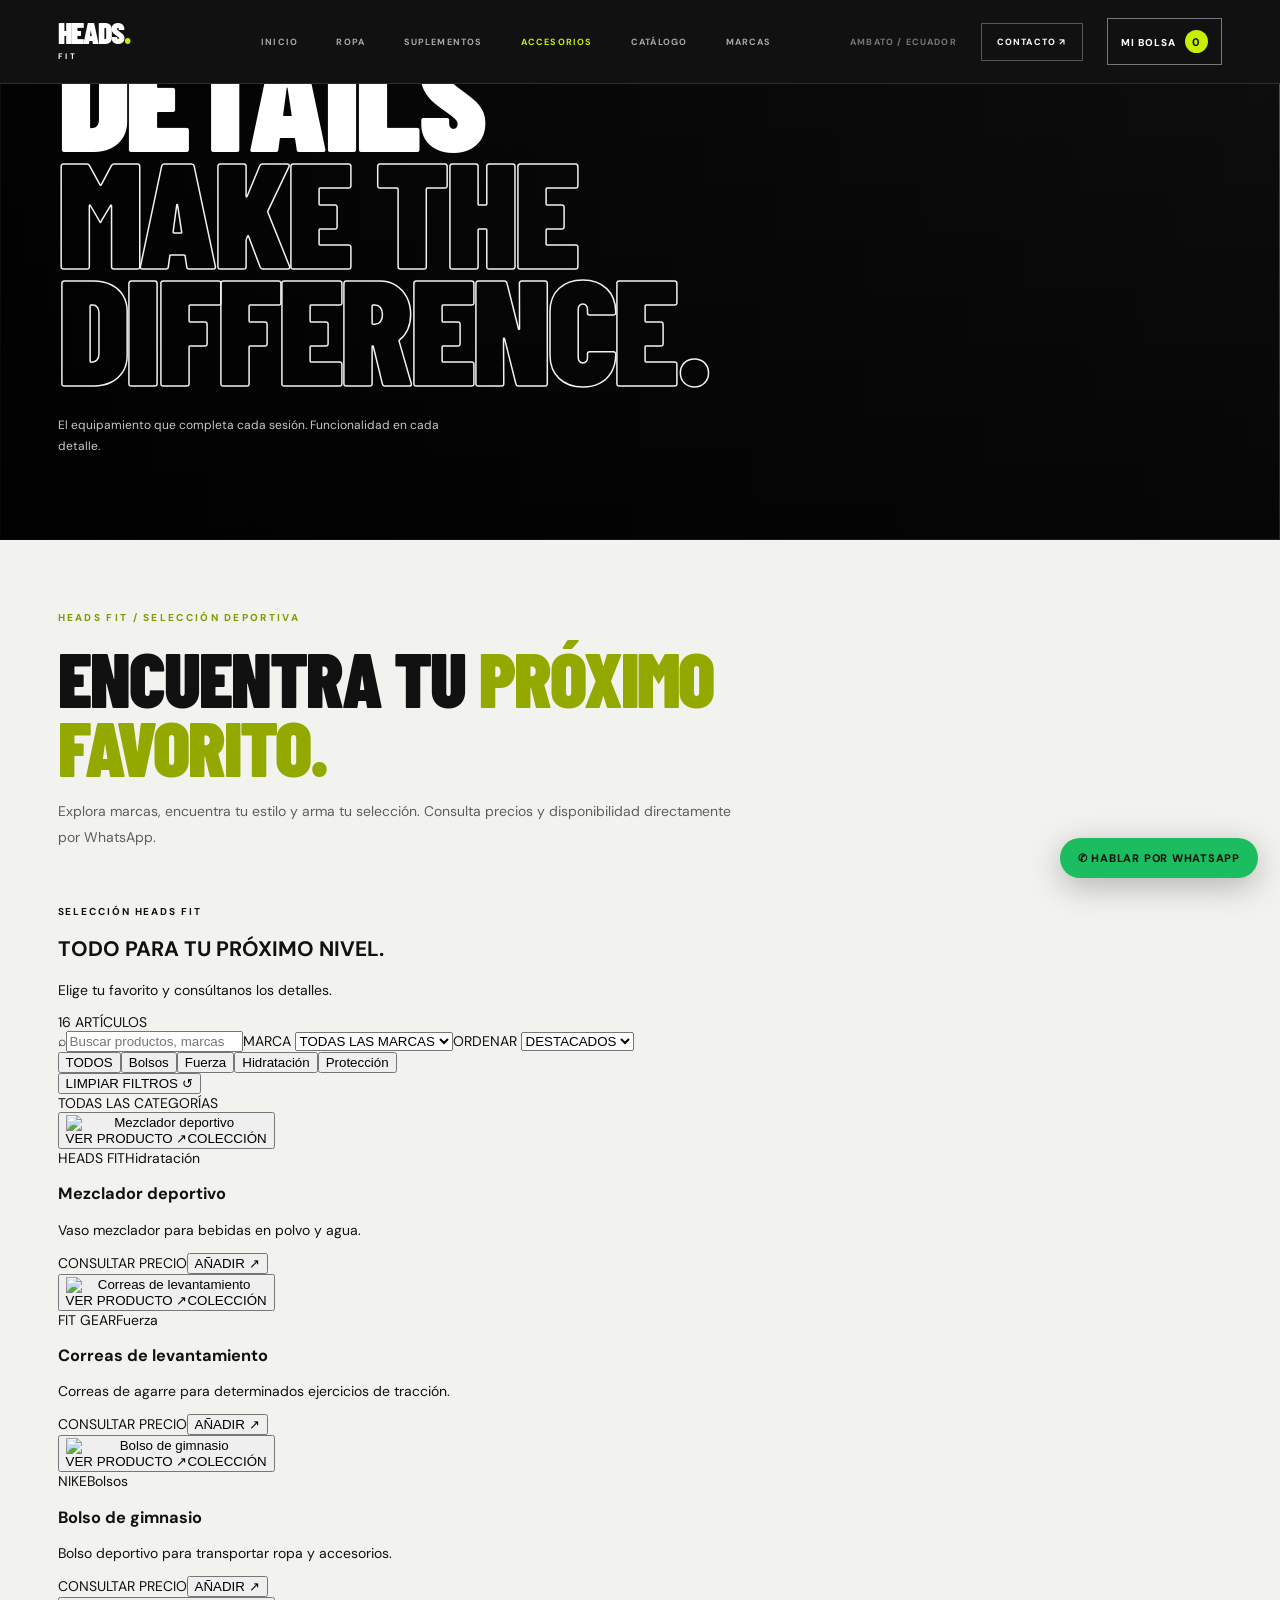
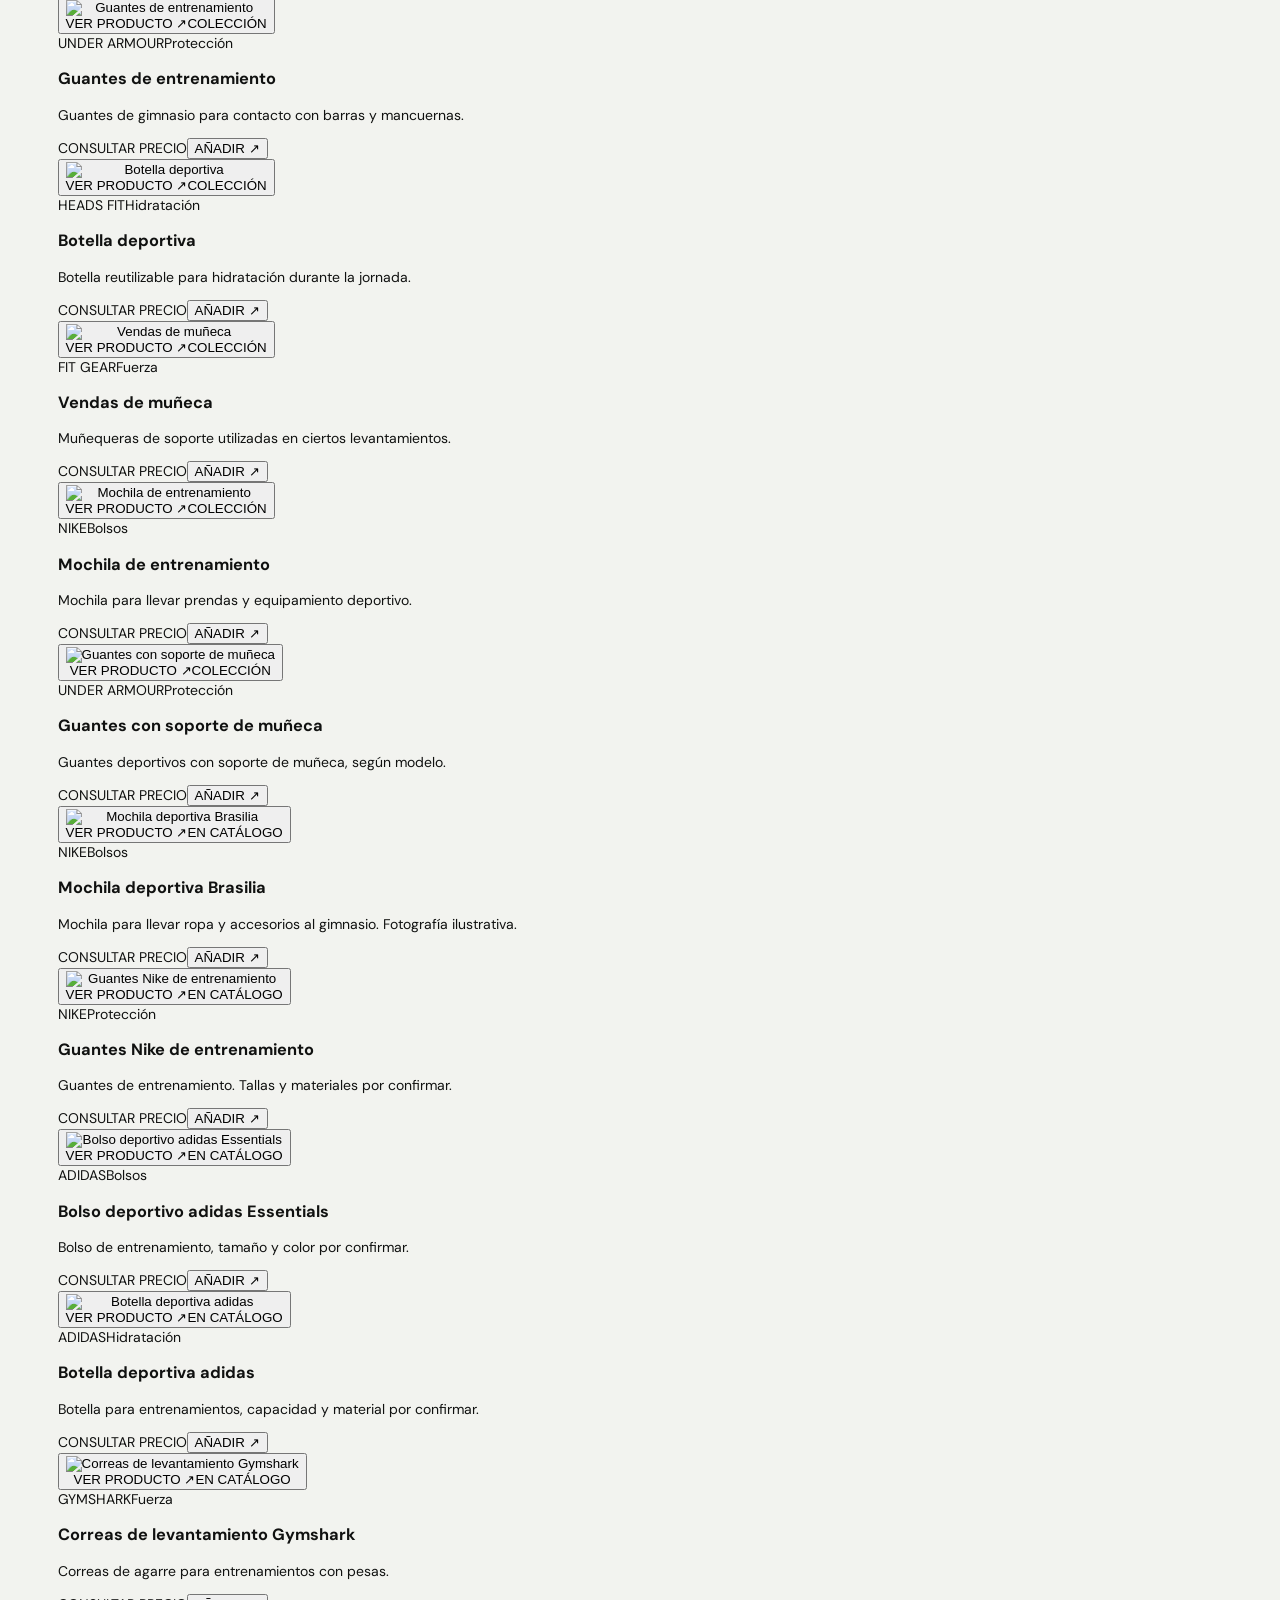
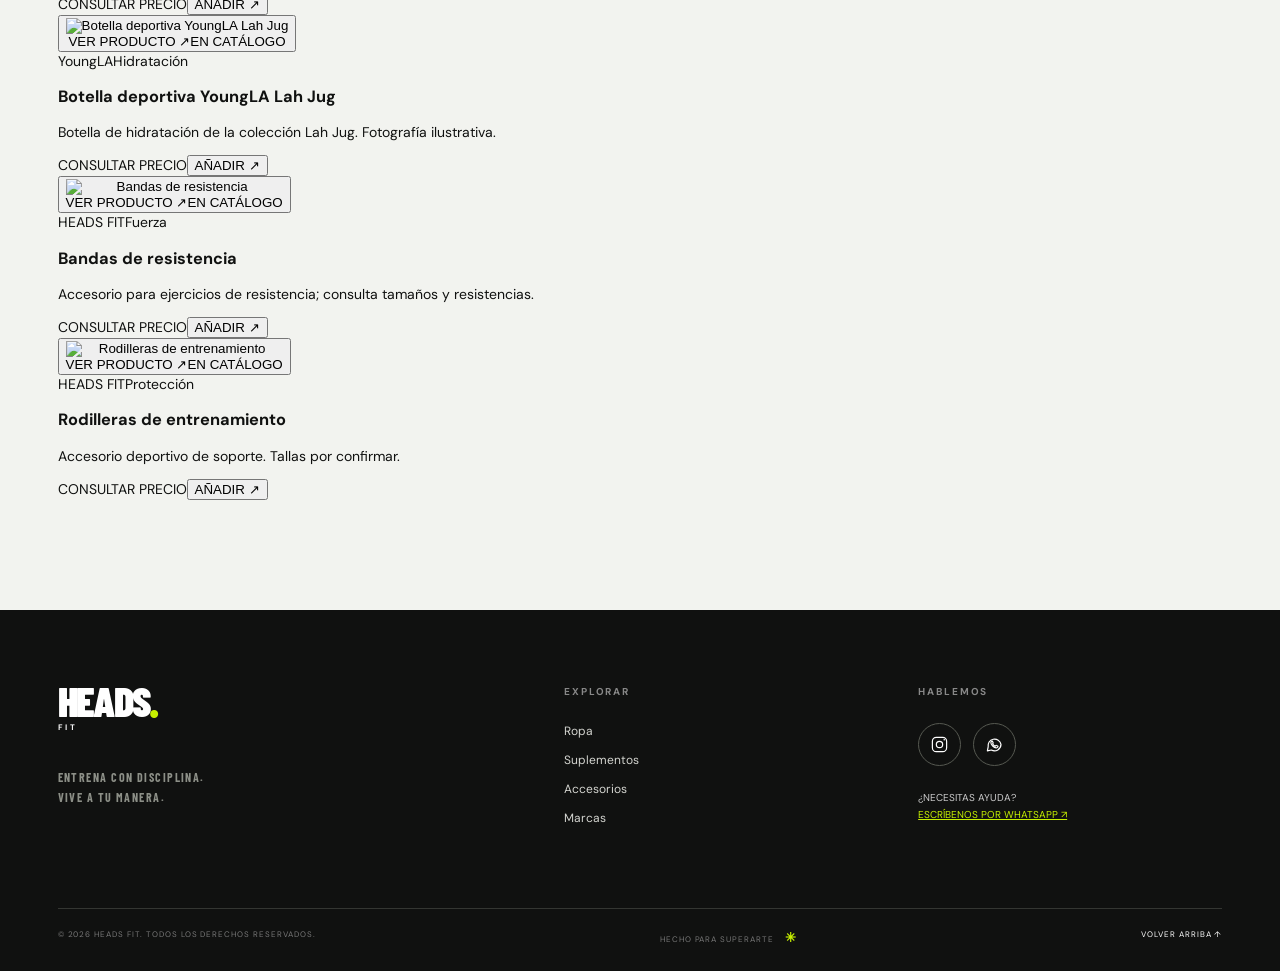
==== commit c6c13004: "Modernizar navegación, diseño y acceso a catálogo por marcas" ====
--- a/accesorios.html
+++ b/accesorios.html
@@ -12,6 +12,7 @@
 <link href="https://fonts.googleapis.com/css2?family=Barlow+Condensed:wght@500;600;700;800;900&amp;family=DM+Sans:wght@400;500;600;700&amp;display=swap" rel="stylesheet"/>
 <link href="assets/css/style.css" rel="stylesheet"/>
 <link href="assets/css/shop.css" rel="stylesheet"/>
+<link href="assets/css/v3.css" rel="stylesheet"/>
 </head>
 <body>
 <div class="site-loader"><span>HEADS<span class="lime">.</span></span><div class="loader-bar"><i></i></div></div>
@@ -30,7 +31,7 @@
 <main>
 <section class="page-hero compact-hero"><div class="page-hero-bg"><img alt="" src="https://images.unsplash.com/photo-1583454110551-21f2fa2afe61?auto=format&amp;fit=crop&amp;w=2000&amp;q=85"/></div><div class="page-hero-content wrap"><p class="eyebrow reveal">03 / ENTRENAMIENTO GEAR</p><h1 class="reveal">DETAILS<br/><span class="outline">MAKE THE DIFFERENCE.</span></h1><p class="page-intro reveal">El equipamiento que completa cada sesión. Funcionalidad en cada detalle.</p></div></section>
 <section class="catalog-section wrap">
-<div class="catalog-intro reveal"><span class="micro-label">EXPLORAR / SELECT / DISCOVER</span><h2>ENCUENTRA TU <em>PRÓXIMO ESENCIAL.</em></h2><p>Explora el catálogo, filtra por categoría y abre cada artículo para descubrir su propósito, características generales y recomendaciones. Las fichas son orientativas.</p></div><div class="catalog-toolbar"><div><p class="eyebrow">SELECCIÓN ESPECIAL</p><span class="result-count">8 PRODUCTOS</span></div><div class="filter-list"><button class="filter-btn active" data-filter="all">TODOS</button><button class="filter-btn" data-filter="HIDRATACIÓN">HIDRATACIÓN</button><button class="filter-btn" data-filter="FUERZA">FUERZA</button><button class="filter-btn" data-filter="BOLSOS">BOLSOS</button><button class="filter-btn" data-filter="PROTECCIÓN">PROTECCIÓN</button></div></div>
+<div class="catalog-intro reveal"><span class="micro-label">EXPLORA / ELIGE / SUPÉRATE</span><h2>ENCUENTRA TU <em>PRÓXIMO ESENCIAL.</em></h2><p>Explora el catálogo, filtra por categoría y abre cada artículo para descubrir su propósito, características generales y recomendaciones. Las fichas son orientativas.</p></div><div class="catalog-toolbar"><div><p class="eyebrow">SELECCIÓN ESPECIAL</p><span class="result-count">8 PRODUCTOS</span></div><div class="filter-list"><button class="filter-btn active" data-filter="all">TODOS</button><button class="filter-btn" data-filter="HIDRATACIÓN">HIDRATACIÓN</button><button class="filter-btn" data-filter="FUERZA">FUERZA</button><button class="filter-btn" data-filter="BOLSOS">BOLSOS</button><button class="filter-btn" data-filter="PROTECCIÓN">PROTECCIÓN</button></div></div>
 <div class="catalog-tools"><label class="search-field"><span aria-hidden="true">⌕</span><input aria-label="Buscar en catálogo" autocomplete="off" class="catalog-search" placeholder="Buscar artículo, categoría o marca..." type="search"/></label><label class="sort-field"><span>ORDENAR</span><select aria-label="Ordenar catálogo" class="catalog-sort"><option value="default">Selección original</option><option value="name">Nombre A–Z</option><option value="brand">Marca A–Z</option></select></label></div><p class="catalog-empty" hidden="">No encontramos coincidencias. Prueba otra búsqueda o elimina el filtro.</p><div class="product-grid">
 <article class="product-card reveal" data-advice="Busca tapa segura y facilidad de limpieza." data-brand="HEADS FIT" data-category="HIDRATACIÓN" data-description="Vaso mezclador para bebidas en polvo y agua." data-features="Mezcla portátil · Uso cotidiano" data-kind="Equipamiento deportivo" data-name="Mezclador deportivo">
 <div aria-label="Ver detalles de Mezclador deportivo" class="product-image" role="button" tabindex="0"><img alt="Imagen de referencia para Mezclador deportivo" loading="lazy" src="https://images.unsplash.com/photo-1602143407151-7111542de6e8?auto=format&amp;fit=crop&amp;w=900&amp;q=85"/><span class="product-index">HF / 01</span><span class="product-plus">+</span></div>
@@ -78,6 +79,7 @@
 <script src="https://cdnjs.cloudflare.com/ajax/libs/gsap/3.12.5/gsap.min.js"></script>
 <script src="https://cdnjs.cloudflare.com/ajax/libs/gsap/3.12.5/ScrollTrigger.min.js"></script>
 <script src="assets/js/main.js"></script>
+<script src="assets/js/productos.js"></script>
 <script src="assets/js/shop.js"></script>
-<script src="assets/js/catalog.js"></script>
+
 </body></html>
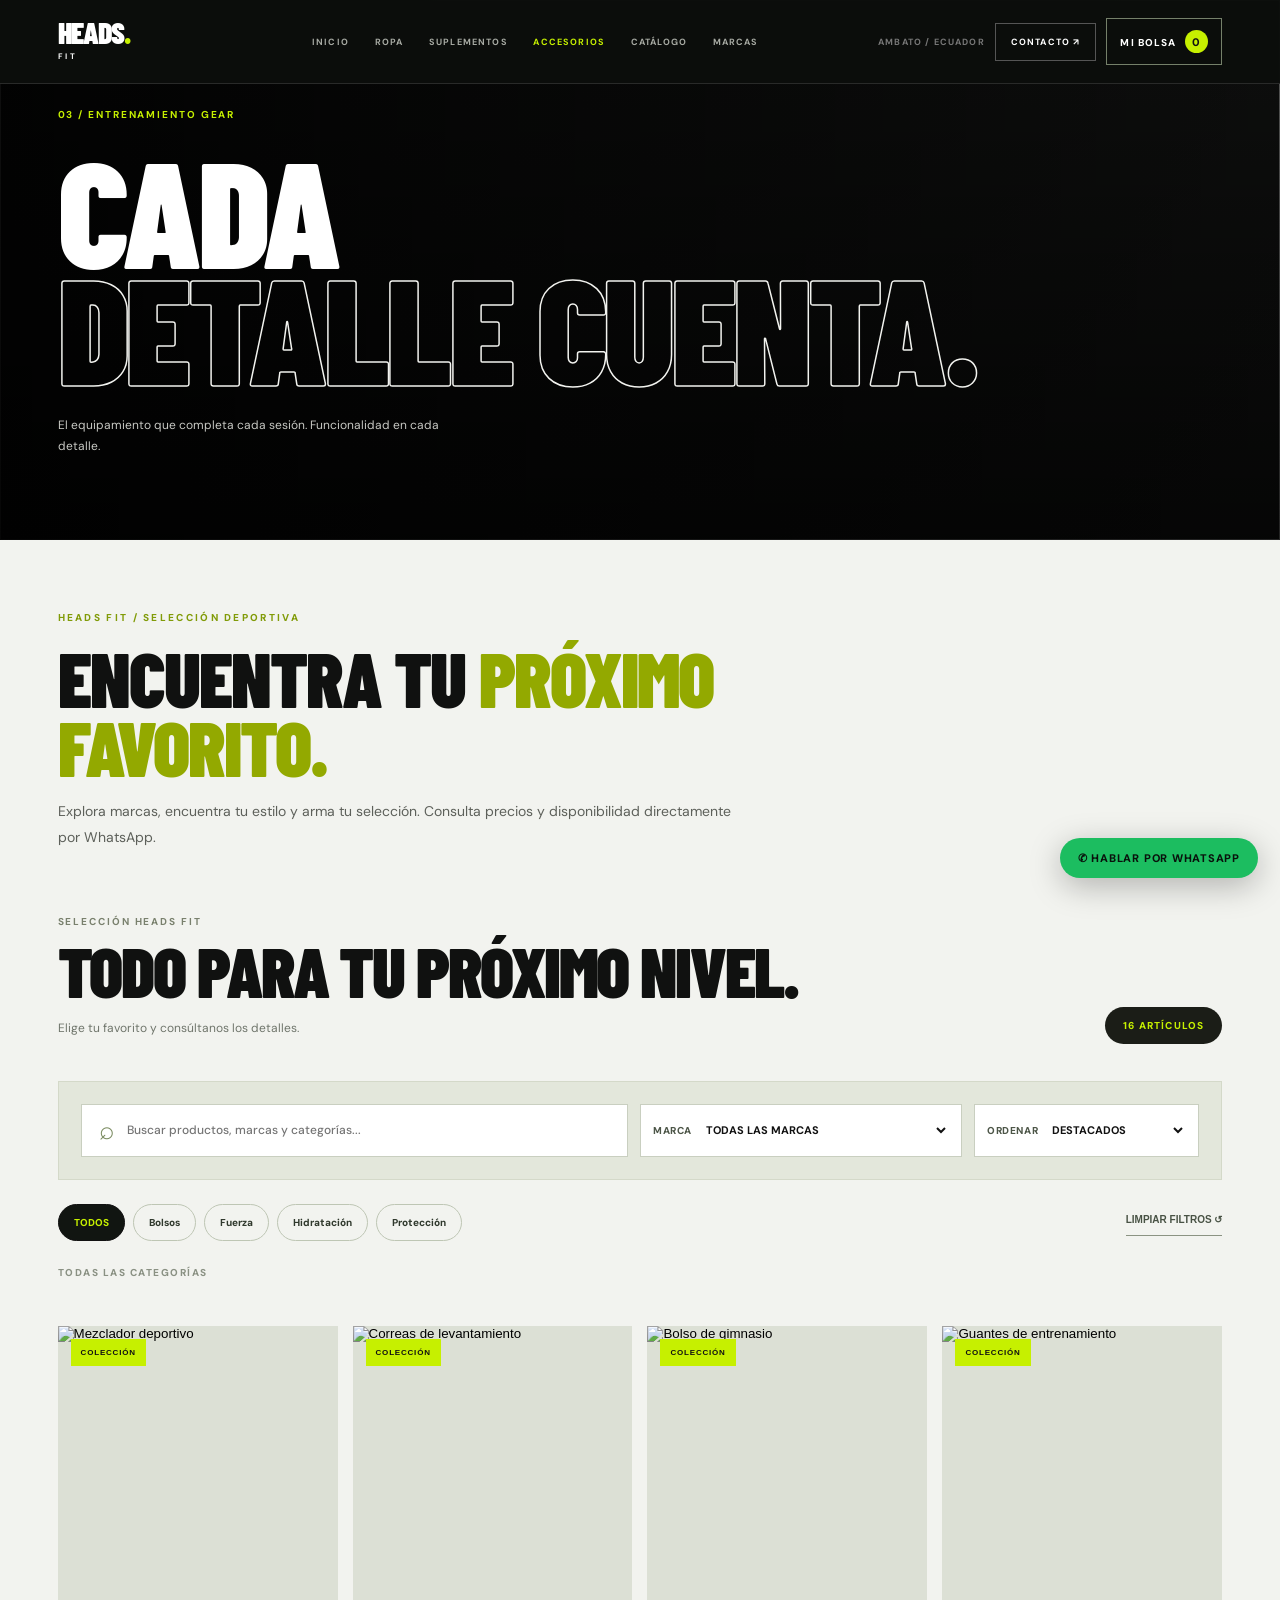
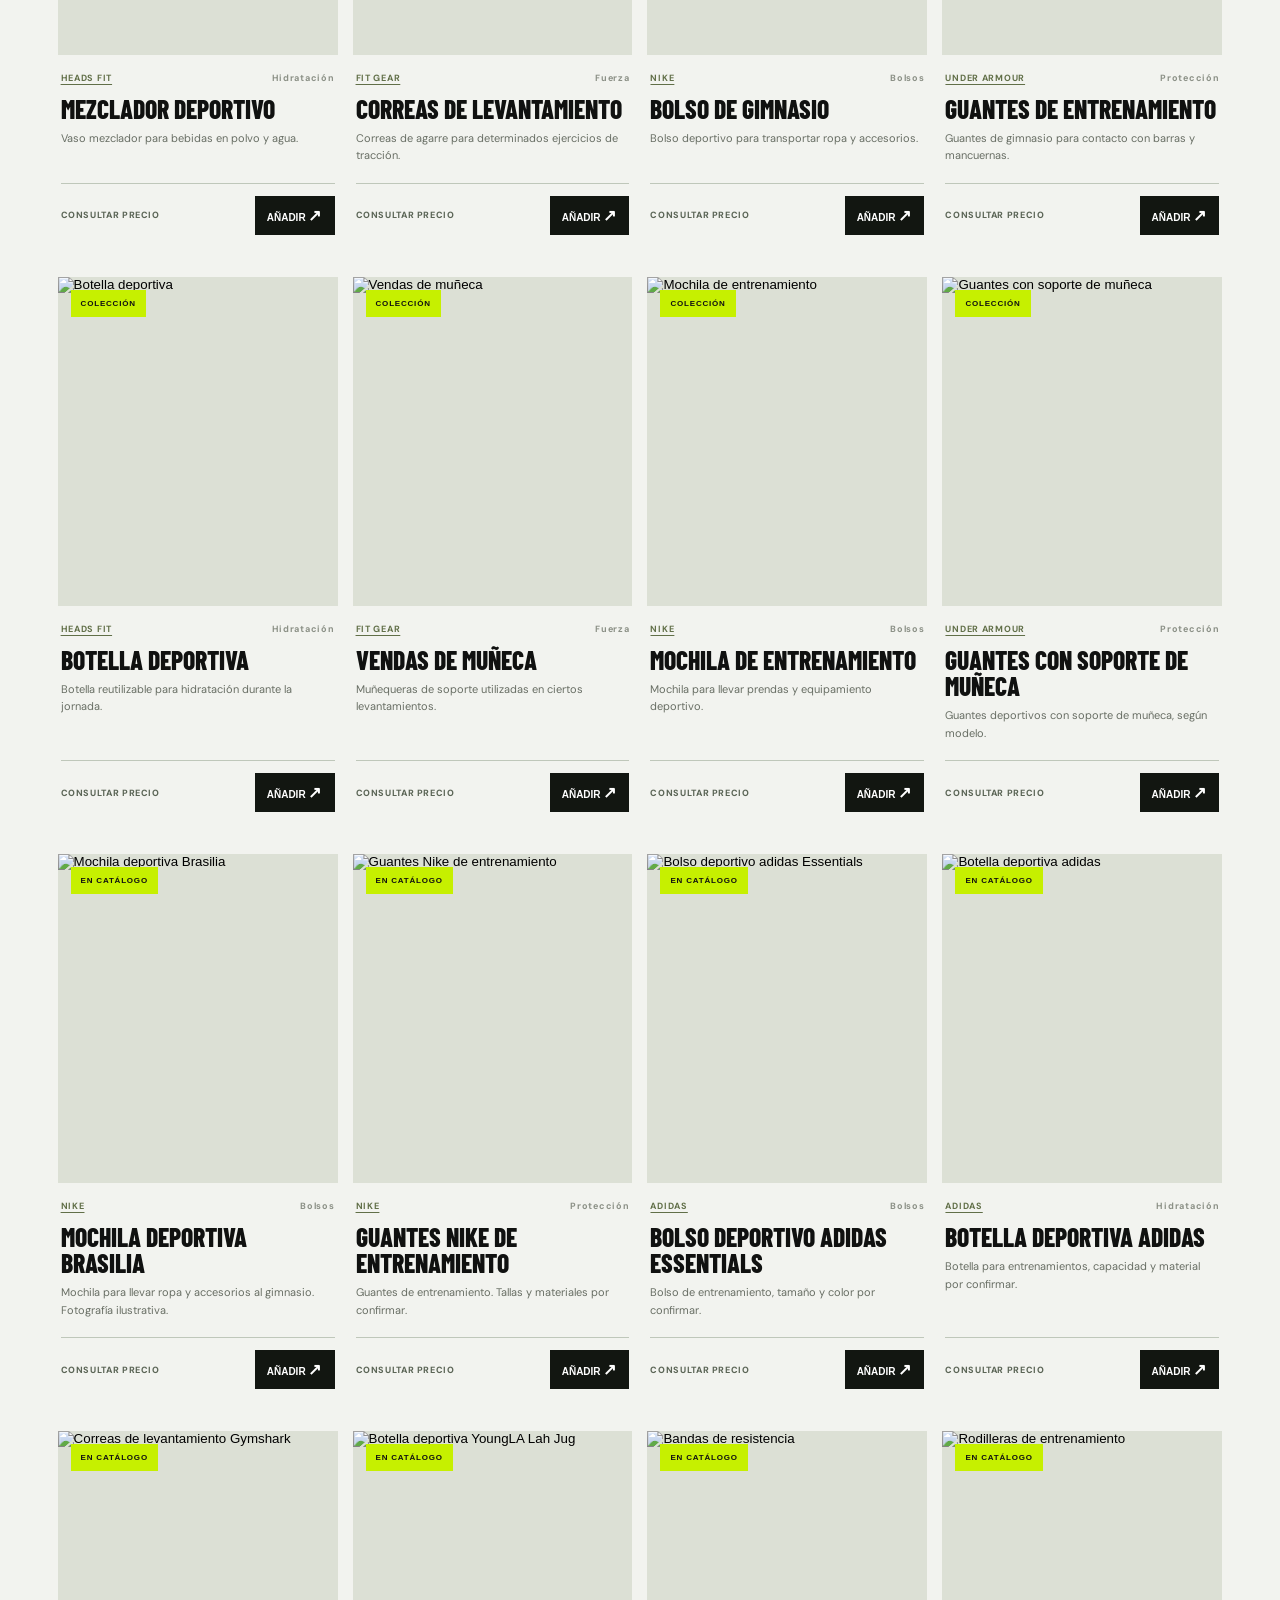
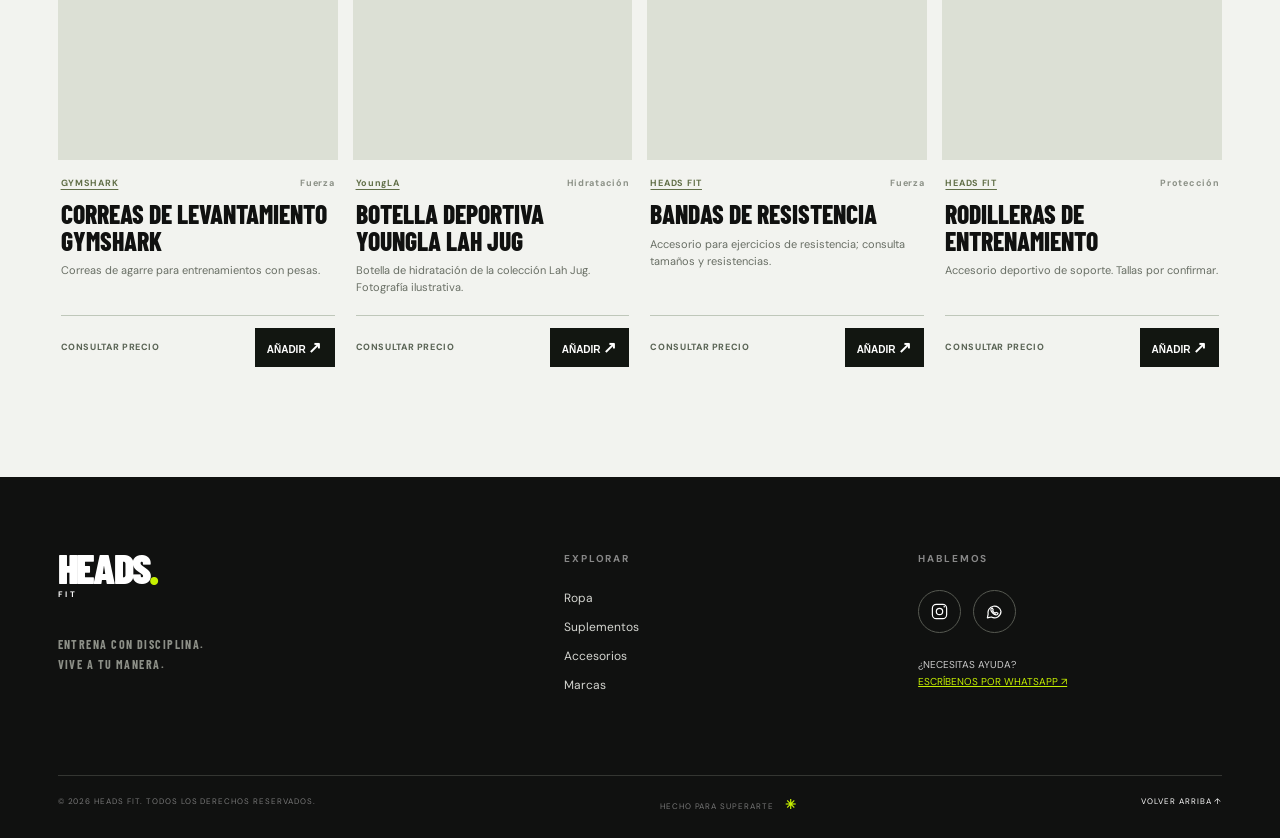
==== commit ab83334e: "Pulir textos en español y enlaces de atención" ====
--- a/accesorios.html
+++ b/accesorios.html
@@ -29,7 +29,7 @@
 <div class="header-right"><span>AMBATO / ECUADOR</span><a class="contact-link" href="https://wa.me/593983551261?text=Hola%2C%20quiero%20consultar%20sobre%20HEADS%20FIT" target="_blank" rel="noopener noreferrer">CONTACTO ↗</a></div>
 </header>
 <main>
-<section class="page-hero compact-hero"><div class="page-hero-bg"><img alt="" src="https://images.unsplash.com/photo-1583454110551-21f2fa2afe61?auto=format&amp;fit=crop&amp;w=2000&amp;q=85"/></div><div class="page-hero-content wrap"><p class="eyebrow reveal">03 / ENTRENAMIENTO GEAR</p><h1 class="reveal">DETAILS<br/><span class="outline">MAKE THE DIFFERENCE.</span></h1><p class="page-intro reveal">El equipamiento que completa cada sesión. Funcionalidad en cada detalle.</p></div></section>
+<section class="page-hero compact-hero"><div class="page-hero-bg"><img alt="" src="https://images.unsplash.com/photo-1583454110551-21f2fa2afe61?auto=format&amp;fit=crop&amp;w=2000&amp;q=85"/></div><div class="page-hero-content wrap"><p class="eyebrow reveal">03 / ENTRENAMIENTO GEAR</p><h1 class="reveal">CADA<br/><span class="outline">DETALLE CUENTA.</span></h1><p class="page-intro reveal">El equipamiento que completa cada sesión. Funcionalidad en cada detalle.</p></div></section>
 <section class="catalog-section wrap">
 <div class="catalog-intro reveal"><span class="micro-label">EXPLORA / ELIGE / SUPÉRATE</span><h2>ENCUENTRA TU <em>PRÓXIMO ESENCIAL.</em></h2><p>Explora el catálogo, filtra por categoría y abre cada artículo para descubrir su propósito, características generales y recomendaciones. Las fichas son orientativas.</p></div><div class="catalog-toolbar"><div><p class="eyebrow">SELECCIÓN ESPECIAL</p><span class="result-count">8 PRODUCTOS</span></div><div class="filter-list"><button class="filter-btn active" data-filter="all">TODOS</button><button class="filter-btn" data-filter="HIDRATACIÓN">HIDRATACIÓN</button><button class="filter-btn" data-filter="FUERZA">FUERZA</button><button class="filter-btn" data-filter="BOLSOS">BOLSOS</button><button class="filter-btn" data-filter="PROTECCIÓN">PROTECCIÓN</button></div></div>
 <div class="catalog-tools"><label class="search-field"><span aria-hidden="true">⌕</span><input aria-label="Buscar en catálogo" autocomplete="off" class="catalog-search" placeholder="Buscar artículo, categoría o marca..." type="search"/></label><label class="sort-field"><span>ORDENAR</span><select aria-label="Ordenar catálogo" class="catalog-sort"><option value="default">Selección original</option><option value="name">Nombre A–Z</option><option value="brand">Marca A–Z</option></select></label></div><p class="catalog-empty" hidden="">No encontramos coincidencias. Prueba otra búsqueda o elimina el filtro.</p><div class="product-grid">
--- a/assets/css/v3.css
+++ b/assets/css/v3.css
@@ -0,0 +1,146 @@
+/* HEADS FIT V3 · interfaz editorial responsiva */
+:root{--lime:#c6f000;--ink:#101110;--paper:#f2f3ef}
+.site-header{backdrop-filter:blur(18px);background:rgba(12,14,12,.96)}
+.site-header .wordmark{width:135px}
+.main-nav{gap:clamp(12px,2vw,30px)}
+.main-nav a{transition:color .2s ease}
+.main-nav a:focus-visible{outline:2px solid var(--lime);outline-offset:5px}
+.header-right{gap:10px}
+.hf-cart-trigger{border-color:#75806a;transition:transform .2s,background .2s}
+.hf-cart-trigger:hover{transform:translateY(-2px);background:rgba(198,240,0,.08)}
+.hero-title{letter-spacing:-.055em}
+.category-card img{transition:transform .8s cubic-bezier(.2,.8,.2,1),filter .8s}
+.brand-logos{display:flex;gap:20px;justify-content:space-between;align-items:center;flex-wrap:wrap}
+.brand-logos a{font:800 clamp(19px,2.7vw,32px) var(--font-display);letter-spacing:.015em;transition:color .2s,transform .25s}
+.brand-logos a:hover{color:#799500;transform:translateY(-4px)}
+.brand-logos a span{font-size:14px;color:#849f00}
+.hf-feature-ribbon{padding:64px max(5vw,24px);background:#dce6b7;display:flex;align-items:center;gap:34px;justify-content:space-between}
+.hf-feature-ribbon p{font:700 10px var(--font-body);letter-spacing:.17em}
+.hf-feature-ribbon strong{font:900 clamp(24px,3.7vw,56px)/.95 var(--font-display)}
+.hf-feature-ribbon strong span{color:#708a00}
+.hf-feature-ribbon a{border-bottom:2px solid #171a13;font-size:10px;font-weight:800;letter-spacing:.09em;white-space:nowrap;padding-bottom:10px}
+.hf-catalog-shell{padding:0 0 30px}
+.hf-catalog-top{display:flex;align-items:end;justify-content:space-between;gap:25px;margin-bottom:30px}
+.hf-catalog-top .eyebrow{color:#79806d}
+.hf-catalog-top h2{font:900 clamp(42px,5.5vw,86px)/.85 var(--font-display);letter-spacing:-.03em;max-width:760px;margin:13px 0 18px}
+.hf-catalog-caption{color:#6f756b;font-size:12px;line-height:1.65}
+.hf-catalog-count{background:#1b1d17;color:var(--lime);border-radius:999px;padding:12px 18px;white-space:nowrap;font-size:10px;font-weight:800;letter-spacing:.12em;margin-bottom:7px}
+.hf-filter-panel{padding:22px;display:grid;grid-template-columns:minmax(200px,1.7fr) minmax(180px,1fr) minmax(150px,.7fr);gap:12px;background:#e3e7db;border:1px solid #d4d9c9}
+.hf-search{display:flex;align-items:center;gap:10px;background:white;padding:0 17px;border:1px solid #c9cfc0;min-width:0}
+.hf-search span{font-size:26px;color:#7a8b60}
+.hf-search input{width:100%;height:51px;border:0;outline:0;font:500 12px var(--font-body);background:transparent;color:#171a14}
+.hf-search:focus-within{outline:2px solid #8da500}
+.hf-select-label{font:800 10px var(--font-body);letter-spacing:.06em;display:flex;align-items:center;gap:10px;color:#4d5648;background:#fff;padding:0 12px;border:1px solid #c9cfc0;min-width:0}
+.hf-select-label select{min-width:0;width:100%;height:51px;border:0;background:transparent;color:#111;font:700 11px var(--font-body);cursor:pointer;outline:0}
+.hf-filters-row{display:flex;align-items:start;justify-content:space-between;gap:18px;margin:24px 0 12px}
+.hf-chips{display:flex;flex-wrap:wrap;gap:8px}
+.hf-chip{border:1px solid #bec6b4;background:transparent;color:#30392d;border-radius:100px;padding:11px 15px;cursor:pointer;font:800 10px var(--font-body);transition:background .18s,color .18s,transform .18s}
+.hf-chip:hover{transform:translateY(-2px);border-color:#111}
+.hf-chip.active{background:#111511;color:#c6f000;border-color:#111}
+.hf-clear{border:0;border-bottom:1px solid #8b9383;background:transparent;white-space:nowrap;cursor:pointer;padding:10px 0;font-size:10px;font-weight:800;color:#485244}
+.hf-selection-label{font-size:10px;letter-spacing:.15em;font-weight:800;color:#8a9183;margin:25px 0 17px;text-transform:uppercase}
+.hf-product-grid{display:grid;grid-template-columns:repeat(4,minmax(0,1fr));gap:42px 15px}
+.hf-product{display:flex;flex-direction:column;min-width:0;position:relative;animation:hf-rise .55s both;animation-delay:calc(var(--stagger)*25ms)}
+@keyframes hf-rise{from{opacity:0;transform:translateY(20px)}to{opacity:1;transform:translateY(0)}}
+.hf-product-photo{display:block;position:relative;aspect-ratio:4/4.7;background:#dce0d5;overflow:hidden;width:100%;border:0;padding:0;cursor:pointer;text-align:left}
+.hf-product-photo img{display:block;width:100%;height:100%;object-fit:cover;object-position:center;filter:saturate(.84);transition:transform .6s cubic-bezier(.2,.7,.2,1),filter .5s}
+.hf-product:hover .hf-product-photo img{transform:scale(1.065);filter:saturate(1)}
+.hf-tag{position:absolute;top:13px;left:13px;padding:9px 10px;color:#111;background:var(--lime);font-size:8px;font-weight:800;letter-spacing:.1em;z-index:1}
+.hf-photo-overlay{position:absolute;inset:auto 0 0;background:linear-gradient(0deg,#101510c9,transparent);padding:35px 15px 13px;color:#fff;font:800 10px var(--font-body);letter-spacing:.1em;opacity:0;transform:translateY(7px);transition:opacity .25s,transform .25s}
+.hf-product:hover .hf-photo-overlay,.hf-product-photo:focus-visible .hf-photo-overlay{opacity:1;transform:none}
+.hf-product-details{display:flex;flex-direction:column;flex:1;padding:17px 3px 0}
+.hf-meta{display:flex;align-items:center;justify-content:space-between;gap:6px;font-size:9px;font-weight:700;letter-spacing:.08em;color:#8b9086}
+.hf-meta a{color:#616f48;text-decoration:underline;text-underline-offset:3px}
+.hf-meta a:hover{color:#171b16}
+.hf-product h3{font:800 clamp(21px,2vw,29px)/1.02 var(--font-display);margin:12px 0 8px;text-transform:uppercase}
+.hf-product-details>p{color:#686e64;font-size:11px;line-height:1.6;margin:0 0 18px;display:-webkit-box;-webkit-line-clamp:2;-webkit-box-orient:vertical;overflow:hidden}
+.hf-product-footer{display:flex;align-items:center;justify-content:space-between;gap:12px;margin-top:auto;border-top:1px solid #bfc7ba;padding:12px 0 0}
+.hf-product-footer span{font-size:9px;font-weight:800;letter-spacing:.07em;color:#5b6556}
+.hf-product-footer button{background:#121611;color:#fff;border:0;padding:10px 12px;cursor:pointer;font-size:10px;font-weight:800;transition:background .2s,color .2s}
+.hf-product-footer button span{color:inherit;font-size:16px}
+.hf-product-footer button:hover{background:var(--lime);color:#151911}
+.hf-no-results{padding:68px 30px;text-align:center;background:#e8eae1}
+.hf-no-results[hidden]{display:none}
+.hf-no-results h3{font:900 40px var(--font-display);margin:0 0 13px}
+.hf-no-results p{color:#66705f}
+.hf-reset{border:0;background:#171d14;color:#c6f000;padding:15px 22px;margin-top:18px;font-size:11px;font-weight:800;cursor:pointer}
+.hf-brands-section{padding:75px 0 120px}
+.hf-brands-intro{padding-bottom:43px}
+.hf-brands-intro h2{font:900 clamp(65px,9vw,126px)/.8 var(--font-display);margin:20px 0;letter-spacing:-.045em}
+.hf-brands-intro h2 em{font-style:normal;color:transparent;-webkit-text-stroke:1.5px #181c14}
+.hf-brands-intro p{color:#737a70;font-size:13px}
+.hf-brand-grid{display:grid;grid-template-columns:repeat(3,minmax(0,1fr));gap:15px}
+.hf-brand-card{position:relative;min-height:360px;background:#111;color:#fff;display:flex;flex-direction:column;justify-content:space-between;padding:24px;isolation:isolate;overflow:hidden;animation:hf-rise .5s both;animation-delay:calc(var(--stagger)*40ms)}
+.hf-brand-card::before{content:"";position:absolute;inset:0;background-image:linear-gradient(180deg,#0d110d85 0%,#0d110d3b 35%,#0d110deb 100%),var(--brand-bg);background-size:cover;background-position:center;z-index:-1;filter:grayscale(.8);transition:transform .7s,filter .7s}
+.hf-brand-card:hover::before{transform:scale(1.09);filter:grayscale(.15)}
+.hf-brand-index{color:var(--lime);font-size:9px;font-weight:800;letter-spacing:.14em}
+.hf-brand-main h3{font:900 clamp(40px,5.3vw,69px)/.86 var(--font-display);letter-spacing:-.02em;text-transform:uppercase;margin:22px 0 12px}
+.hf-brand-main p{color:#c9cfc1;line-height:1.5;font-size:12px;max-width:245px}
+.hf-brand-bottom{display:flex;align-items:center;justify-content:space-between;gap:14px;border-top:1px solid #ffffff55;padding-top:18px;color:#e6ebdf;font-size:9px;font-weight:800;letter-spacing:.08em}
+.hf-brand-bottom b{color:var(--lime)}
+.hf-brand-finish{margin-top:45px;display:flex;align-items:center;justify-content:space-between;gap:20px}
+.hf-brand-finish p{font:800 29px var(--font-display)}
+.hf-brand-finish a{background:var(--lime);padding:18px 26px;font-size:10px;font-weight:800;letter-spacing:.08em}
+.hf-quick{border:0;background:#f1f3ed;max-width:min(940px,calc(100% - 24px));max-height:92dvh;padding:0;box-shadow:0 30px 100px #0008}
+.hf-quick::backdrop{background:#050705ca;backdrop-filter:blur(8px)}
+.hf-quick-layout{display:grid;grid-template-columns:1fr 1fr}
+.hf-quick-image{background:#e4e8dc;min-height:550px}
+.hf-quick-image img{width:100%;height:100%;object-fit:cover;max-height:700px}
+.hf-quick-body{padding:55px 40px;display:flex;flex-direction:column;justify-content:center}
+.hf-quick-body h2{font:900 clamp(47px,6vw,78px)/.9 var(--font-display);margin:18px 0}
+.hf-quick-desc{font-size:14px;line-height:1.75;color:#5a6556;margin-bottom:22px}
+.hf-quick-info{padding:18px 0;border-top:1px solid #c9d0c3}
+.hf-quick-info span{font-size:10px;font-weight:800;letter-spacing:.1em}
+.hf-quick-info p{font-size:12px;line-height:1.6;color:#63705b}
+.hf-quick-add{width:100%;border:0;background:var(--lime);padding:19px 10px;cursor:pointer;font-size:11px;font-weight:800;letter-spacing:.08em}
+.hf-quick-notice{color:#778274;font-size:10px;line-height:1.6}
+.hf-quick-close{position:absolute;top:10px;right:16px;z-index:3;background:#111b;color:white;border:0;border-radius:50%;width:36px;height:36px;cursor:pointer;font-size:27px}
+.hf-drawer::backdrop,.hf-choose::backdrop{background:#0a0f0bc7}
+.hf-whatsapp{z-index:85}
+@media(max-width:1100px){
+ .hf-product-grid{grid-template-columns:repeat(3,minmax(0,1fr))}
+ .hf-filter-panel{grid-template-columns:1.2fr 1fr}
+ .hf-filter-panel .hf-select-label:last-child{grid-column:span 2}
+ .hf-brand-grid{grid-template-columns:repeat(2,minmax(0,1fr))}
+}
+@media(max-width:900px){
+ .site-header{gap:10px}
+ .site-header .wordmark{width:110px;font-size:27px}
+ .main-nav{gap:14px}
+ .main-nav a{font-size:9px}
+ .hf-feature-ribbon{flex-wrap:wrap}
+}
+@media(max-width:700px){
+ .hf-product-grid{grid-template-columns:repeat(2,minmax(0,1fr));gap:30px 11px}
+ .hf-product-photo{aspect-ratio:4/5}
+ .hf-product h3{font-size:24px}
+ .hf-product-details>p{font-size:10px}
+ .hf-filter-panel{grid-template-columns:1fr;padding:12px}
+ .hf-filter-panel .hf-select-label:last-child{grid-column:auto}
+ .hf-filters-row{flex-direction:column}
+ .hf-catalog-top{align-items:start;flex-direction:column}
+ .hf-brands-section{padding:48px 0 80px}
+ .hf-brand-grid{grid-template-columns:1fr}
+ .hf-brand-card{min-height:300px}
+ .hf-brand-finish{flex-direction:column;align-items:start}
+ .hf-feature-ribbon{gap:20px}
+ .hf-feature-ribbon strong{width:100%}
+ .hf-quick-layout{grid-template-columns:1fr}
+ .hf-quick-image{height:260px;min-height:0}
+ .hf-quick-image img{max-height:260px}
+ .hf-quick-body{padding:24px}
+ .hf-quick-body h2{font-size:52px}
+ .hf-whatsapp{bottom:12px;right:10px}
+ .hf-cart-trigger{font-size:9px}
+}
+@media(max-width:450px){
+ .hf-product-grid{gap:28px 9px}
+ .hf-tag{padding:7px 6px;font-size:7px}
+ .hf-meta{font-size:8px;flex-wrap:wrap}
+ .hf-product h3{font-size:20px}
+ .hf-product-footer{align-items:stretch;flex-direction:column;gap:8px}
+ .hf-product-footer button{width:100%}
+ .hf-catalog-top h2{font-size:48px}
+ .hf-brand-main h3{font-size:50px}
+}
+@media(prefers-reduced-motion:reduce){.hf-product,.hf-brand-card{animation:none!important}.hf-brand-card::before,.hf-product-photo img{transition:none!important}}
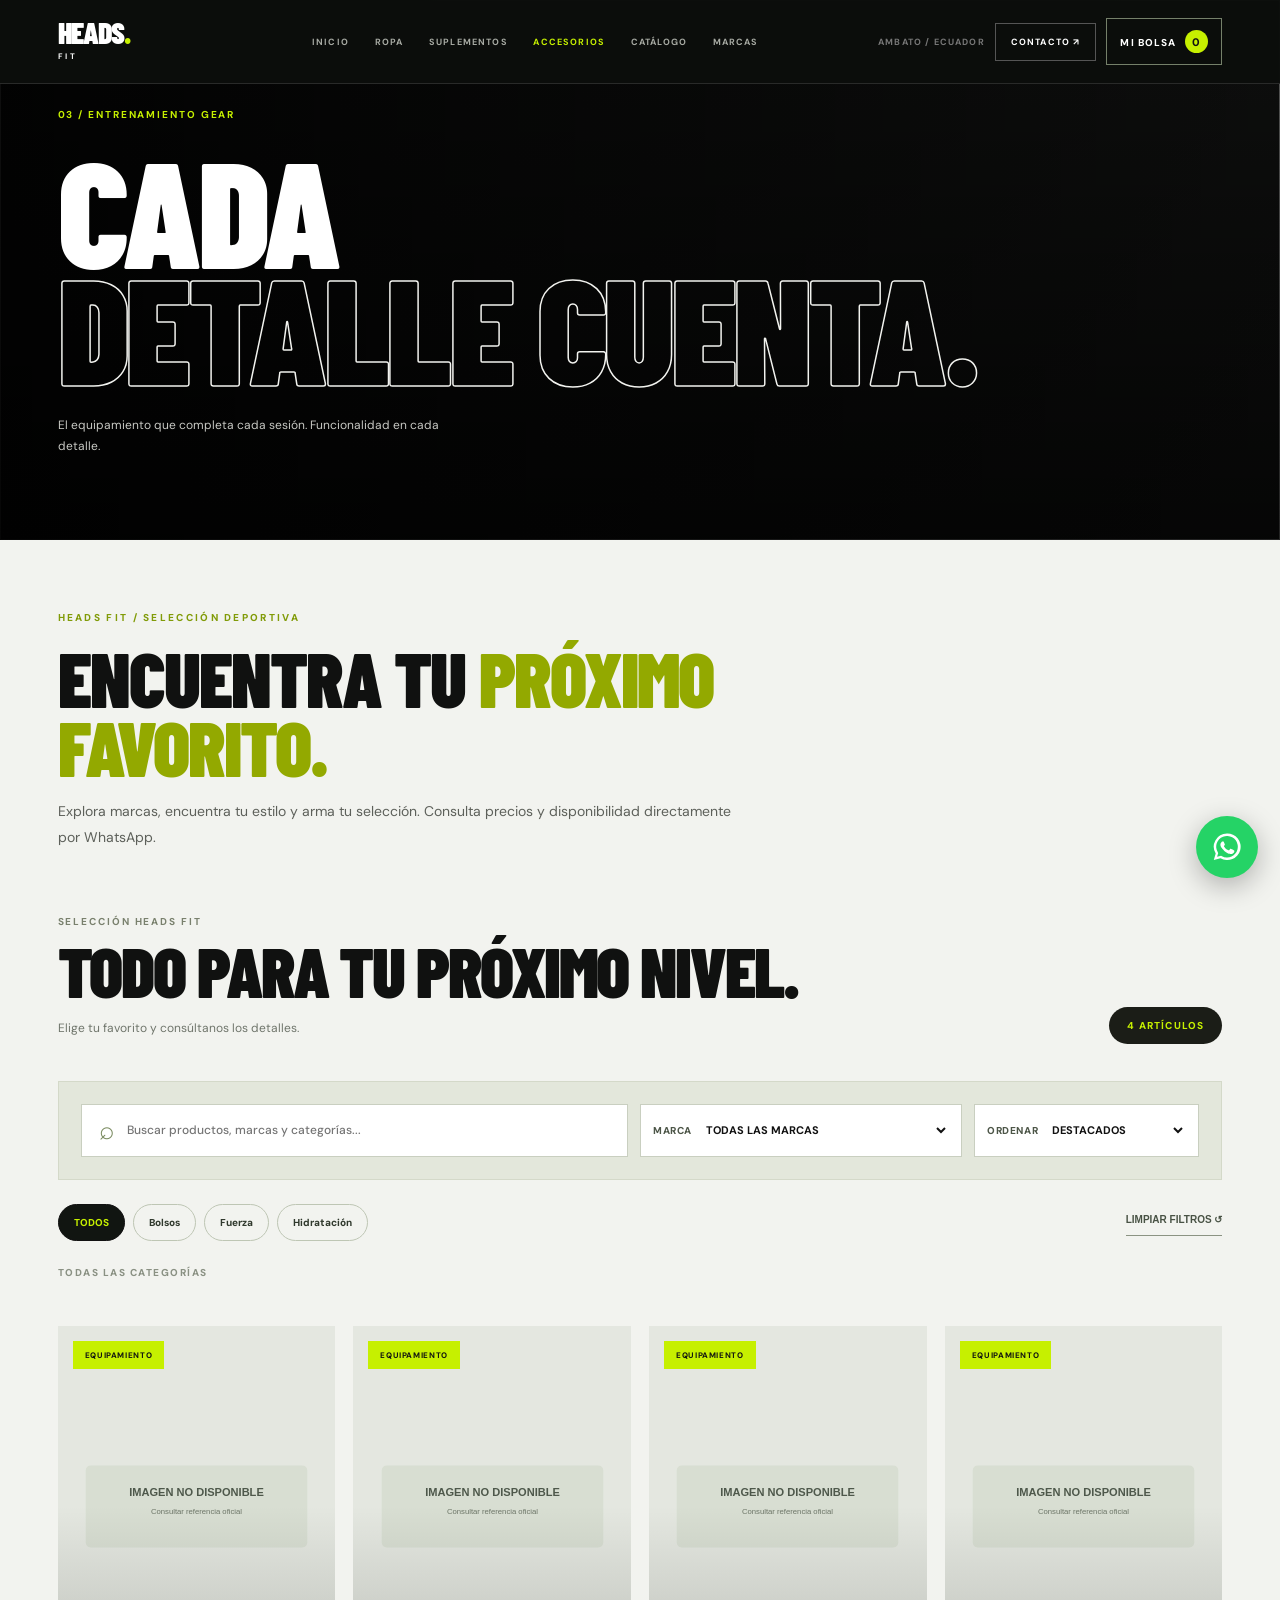
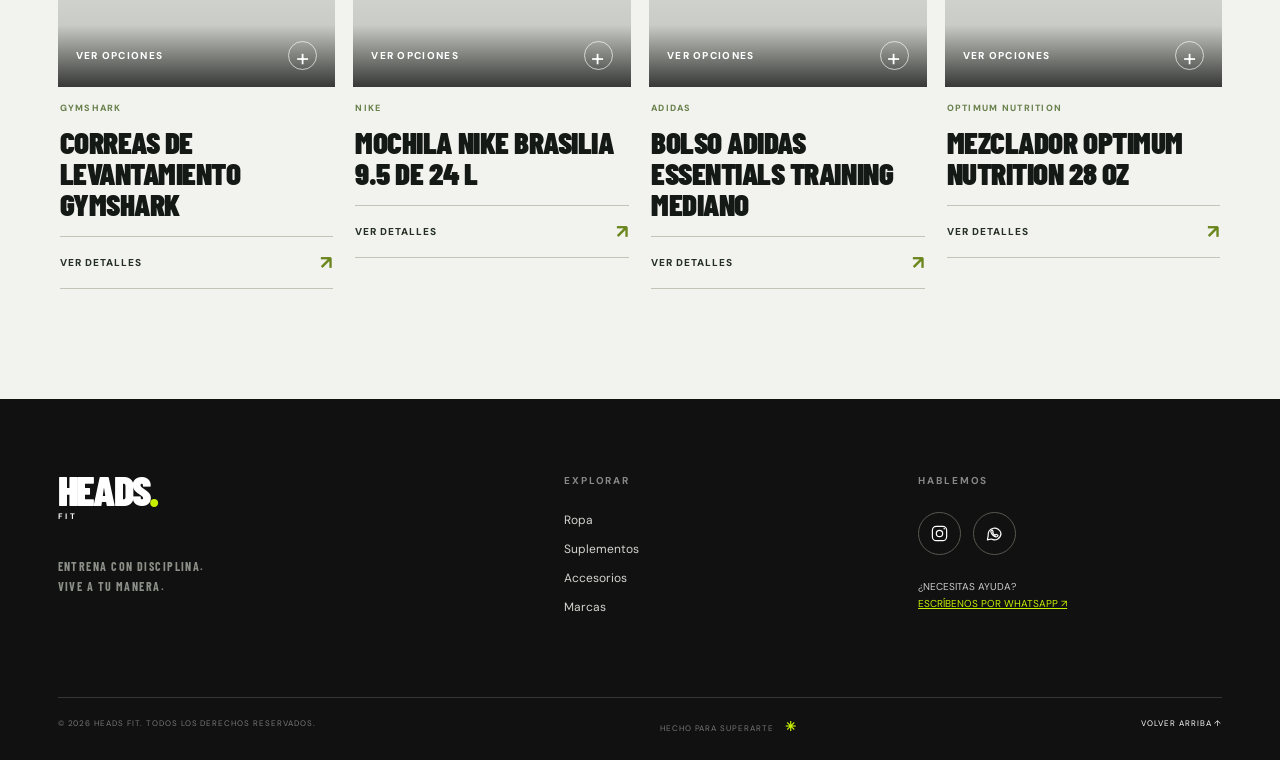
==== commit f284fdb5: "Eliminar fichas obsoletas e incoherentes del catálogo HTML" ====
--- a/accesorios.html
+++ b/accesorios.html
@@ -32,42 +32,10 @@
 <section class="page-hero compact-hero"><div class="page-hero-bg"><img alt="" src="https://images.unsplash.com/photo-1583454110551-21f2fa2afe61?auto=format&amp;fit=crop&amp;w=2000&amp;q=85"/></div><div class="page-hero-content wrap"><p class="eyebrow reveal">03 / ENTRENAMIENTO GEAR</p><h1 class="reveal">CADA<br/><span class="outline">DETALLE CUENTA.</span></h1><p class="page-intro reveal">El equipamiento que completa cada sesión. Funcionalidad en cada detalle.</p></div></section>
 <section class="catalog-section wrap">
 <div class="catalog-intro reveal"><span class="micro-label">EXPLORA / ELIGE / SUPÉRATE</span><h2>ENCUENTRA TU <em>PRÓXIMO ESENCIAL.</em></h2><p>Explora el catálogo, filtra por categoría y abre cada artículo para descubrir su propósito, características generales y recomendaciones. Las fichas son orientativas.</p></div><div class="catalog-toolbar"><div><p class="eyebrow">SELECCIÓN ESPECIAL</p><span class="result-count">8 PRODUCTOS</span></div><div class="filter-list"><button class="filter-btn active" data-filter="all">TODOS</button><button class="filter-btn" data-filter="HIDRATACIÓN">HIDRATACIÓN</button><button class="filter-btn" data-filter="FUERZA">FUERZA</button><button class="filter-btn" data-filter="BOLSOS">BOLSOS</button><button class="filter-btn" data-filter="PROTECCIÓN">PROTECCIÓN</button></div></div>
-<div class="catalog-tools"><label class="search-field"><span aria-hidden="true">⌕</span><input aria-label="Buscar en catálogo" autocomplete="off" class="catalog-search" placeholder="Buscar artículo, categoría o marca..." type="search"/></label><label class="sort-field"><span>ORDENAR</span><select aria-label="Ordenar catálogo" class="catalog-sort"><option value="default">Selección original</option><option value="name">Nombre A–Z</option><option value="brand">Marca A–Z</option></select></label></div><p class="catalog-empty" hidden="">No encontramos coincidencias. Prueba otra búsqueda o elimina el filtro.</p><div class="product-grid">
-<article class="product-card reveal" data-advice="Busca tapa segura y facilidad de limpieza." data-brand="HEADS FIT" data-category="HIDRATACIÓN" data-description="Vaso mezclador para bebidas en polvo y agua." data-features="Mezcla portátil · Uso cotidiano" data-kind="Equipamiento deportivo" data-name="Mezclador deportivo">
-<div aria-label="Ver detalles de Mezclador deportivo" class="product-image" role="button" tabindex="0"><img alt="Imagen de referencia para Mezclador deportivo" loading="lazy" src="https://images.unsplash.com/photo-1602143407151-7111542de6e8?auto=format&amp;fit=crop&amp;w=900&amp;q=85"/><span class="product-index">HF / 01</span><span class="product-plus">+</span></div>
-<div class="product-meta"><span>HEADS FIT</span><span>HIDRATACIÓN</span></div><h3>Mezclador deportivo</h3>
-<p class="product-summary">Vaso mezclador para bebidas en polvo y agua.</p><button aria-label="Ver detalles de Mezclador deportivo" class="product-detail-btn" type="button">VER DETALLES <span aria-hidden="true">↗</span></button></article>
-<article class="product-card reveal" data-advice="Aprende a colocarlas correctamente; no sustituyen la técnica." data-brand="FIT GEAR" data-category="FUERZA" data-description="Correas de agarre para determinados ejercicios de tracción." data-features="Agarre asistido · Fuerza" data-kind="Equipamiento deportivo" data-name="Correas de levantamiento">
-<div aria-label="Ver detalles de Correas de levantamiento" class="product-image" role="button" tabindex="0"><img alt="Imagen de referencia para Correas de levantamiento" loading="lazy" src="https://images.unsplash.com/photo-1583454110551-21f2fa2afe61?auto=format&amp;fit=crop&amp;w=900&amp;q=85"/><span class="product-index">HF / 02</span><span class="product-plus">+</span></div>
-<div class="product-meta"><span>FIT GEAR</span><span>FUERZA</span></div><h3>Correas de levantamiento</h3>
-<p class="product-summary">Correas de agarre para determinados ejercicios de tracción.</p><button aria-label="Ver detalles de Correas de levantamiento" class="product-detail-btn" type="button">VER DETALLES <span aria-hidden="true">↗</span></button></article>
-<article class="product-card reveal" data-advice="Compara capacidad, compartimentos y resistencia del material." data-brand="NIKE" data-category="BOLSOS" data-description="Bolso deportivo para transportar ropa y accesorios." data-features="Almacenamiento · Transporte" data-kind="Equipamiento deportivo" data-name="Bolso de gimnasio">
-<div aria-label="Ver detalles de Bolso de gimnasio" class="product-image" role="button" tabindex="0"><img alt="Imagen de referencia para Bolso de gimnasio" loading="lazy" src="https://images.unsplash.com/photo-1553062407-98eeb64c6a62?auto=format&amp;fit=crop&amp;w=900&amp;q=85"/><span class="product-index">HF / 03</span><span class="product-plus">+</span></div>
-<div class="product-meta"><span>NIKE</span><span>BOLSOS</span></div><h3>Bolso de gimnasio</h3>
-<p class="product-summary">Bolso deportivo para transportar ropa y accesorios.</p><button aria-label="Ver detalles de Bolso de gimnasio" class="product-detail-btn" type="button">VER DETALLES <span aria-hidden="true">↗</span></button></article>
-<article class="product-card reveal" data-advice="Verifica el ajuste y cómo se sienten al sostener la barra." data-brand="UNDER ARMOUR" data-category="PROTECCIÓN" data-description="Guantes de gimnasio para contacto con barras y mancuernas." data-features="Agarre · Protección de palma" data-kind="Equipamiento deportivo" data-name="Guantes de entrenamiento">
-<div aria-label="Ver detalles de Guantes de entrenamiento" class="product-image" role="button" tabindex="0"><img alt="Imagen de referencia para Guantes de entrenamiento" loading="lazy" src="https://images.unsplash.com/photo-1583454110551-21f2fa2afe61?auto=format&amp;fit=crop&amp;w=900&amp;q=85"/><span class="product-index">HF / 04</span><span class="product-plus">+</span></div>
-<div class="product-meta"><span>UNDER ARMOUR</span><span>PROTECCIÓN</span></div><h3>Guantes de entrenamiento</h3>
-<p class="product-summary">Guantes de gimnasio para contacto con barras y mancuernas.</p><button aria-label="Ver detalles de Guantes de entrenamiento" class="product-detail-btn" type="button">VER DETALLES <span aria-hidden="true">↗</span></button></article>
-<article class="product-card reveal" data-advice="Revisa capacidad, materiales y método de lavado." data-brand="HEADS FIT" data-category="HIDRATACIÓN" data-description="Botella reutilizable para hidratación durante la jornada." data-features="Hidratación · Uso diario" data-kind="Equipamiento deportivo" data-name="Botella deportiva">
-<div aria-label="Ver detalles de Botella deportiva" class="product-image" role="button" tabindex="0"><img alt="Imagen de referencia para Botella deportiva" loading="lazy" src="https://images.unsplash.com/photo-1602143407151-7111542de6e8?auto=format&amp;fit=crop&amp;w=900&amp;q=85"/><span class="product-index">HF / 05</span><span class="product-plus">+</span></div>
-<div class="product-meta"><span>HEADS FIT</span><span>HIDRATACIÓN</span></div><h3>Botella deportiva</h3>
-<p class="product-summary">Botella reutilizable para hidratación durante la jornada.</p><button aria-label="Ver detalles de Botella deportiva" class="product-detail-btn" type="button">VER DETALLES <span aria-hidden="true">↗</span></button></article>
-<article class="product-card reveal" data-advice="Ajusta sin cortar la circulación; no reemplaza una técnica adecuada." data-brand="FIT GEAR" data-category="FUERZA" data-description="Muñequeras de soporte utilizadas en ciertos levantamientos." data-features="Soporte de muñeca · Fuerza" data-kind="Equipamiento deportivo" data-name="Vendas de muñeca">
-<div aria-label="Ver detalles de Vendas de muñeca" class="product-image" role="button" tabindex="0"><img alt="Imagen de referencia para Vendas de muñeca" loading="lazy" src="https://images.unsplash.com/photo-1583454110551-21f2fa2afe61?auto=format&amp;fit=crop&amp;w=900&amp;q=85"/><span class="product-index">HF / 06</span><span class="product-plus">+</span></div>
-<div class="product-meta"><span>FIT GEAR</span><span>FUERZA</span></div><h3>Vendas de muñeca</h3>
-<p class="product-summary">Muñequeras de soporte utilizadas en ciertos levantamientos.</p><button aria-label="Ver detalles de Vendas de muñeca" class="product-detail-btn" type="button">VER DETALLES <span aria-hidden="true">↗</span></button></article>
-<article class="product-card reveal" data-advice="Evalúa capacidad y comodidad de las correas." data-brand="NIKE" data-category="BOLSOS" data-description="Mochila para llevar prendas y equipamiento deportivo." data-features="Organización · Transporte" data-kind="Equipamiento deportivo" data-name="Mochila de entrenamiento">
-<div aria-label="Ver detalles de Mochila de entrenamiento" class="product-image" role="button" tabindex="0"><img alt="Imagen de referencia para Mochila de entrenamiento" loading="lazy" src="https://images.unsplash.com/photo-1553062407-98eeb64c6a62?auto=format&amp;fit=crop&amp;w=900&amp;q=85"/><span class="product-index">HF / 07</span><span class="product-plus">+</span></div>
-<div class="product-meta"><span>NIKE</span><span>BOLSOS</span></div><h3>Mochila de entrenamiento</h3>
-<p class="product-summary">Mochila para llevar prendas y equipamiento deportivo.</p><button aria-label="Ver detalles de Mochila de entrenamiento" class="product-detail-btn" type="button">VER DETALLES <span aria-hidden="true">↗</span></button></article>
-<article class="product-card reveal" data-advice="Confirma el tipo de cierre y el soporte que declara el fabricante." data-brand="UNDER ARMOUR" data-category="PROTECCIÓN" data-description="Guantes deportivos con soporte de muñeca, según modelo." data-features="Guantes · Soporte variable" data-kind="Equipamiento deportivo" data-name="Guantes con soporte de muñeca">
-<div aria-label="Ver detalles de Guantes con soporte de muñeca" class="product-image" role="button" tabindex="0"><img alt="Imagen de referencia para Guantes con soporte de muñeca" loading="lazy" src="https://images.unsplash.com/photo-1583454110551-21f2fa2afe61?auto=format&amp;fit=crop&amp;w=900&amp;q=85"/><span class="product-index">HF / 08</span><span class="product-plus">+</span></div>
-<div class="product-meta"><span>UNDER ARMOUR</span><span>PROTECCIÓN</span></div><h3>Guantes con soporte de muñeca</h3>
-<p class="product-summary">Guantes deportivos con soporte de muñeca, según modelo.</p><button aria-label="Ver detalles de Guantes con soporte de muñeca" class="product-detail-btn" type="button">VER DETALLES <span aria-hidden="true">↗</span></button></article>
-</div>
-<p class="catalog-disclaimer">CATÁLOGO REFERENCIAL · DISPONIBILIDAD Y DETALLES POR CONFIRMAR.</p>
-</section><dialog aria-labelledby="detail-title" class="detail-dialog"><div class="detail-panel"><button aria-label="Cerrar detalles" class="detail-close" type="button">×</button><div class="detail-visual"><img alt="" class="detail-photo" src=""/><span class="detail-watermark">HEADS FIT / COLECCIÓN</span></div><div class="detail-content"><span class="detail-kicker">FICHA DE PRODUCTO / HEADS FIT</span><p class="detail-brand"></p><h2 id="detail-title"></h2><p class="detail-description"></p><div class="detail-section"><span>LO QUE DEBES SABER</span><p class="detail-features"></p></div><div class="detail-section"><span>CONSEJO DE USO</span><p class="detail-advice"></p></div><p class="detail-notice">Ficha informativa y fotografía de referencia. La marca, modelo, materiales, composición y disponibilidad requieren confirmación antes de una venta.</p><button class="detail-return" type="button">VOLVER AL CATÁLOGO ↗</button></div></div></dialog>
+<div class="catalog-tools"><label class="search-field"><span aria-hidden="true">⌕</span><input aria-label="Buscar en catálogo" autocomplete="off" class="catalog-search" placeholder="Buscar artículo, categoría o marca..." type="search"/></label><label class="sort-field"><span>ORDENAR</span><select aria-label="Ordenar catálogo" class="catalog-sort"><option value="default">Selección original</option><option value="name">Nombre A–Z</option><option value="brand">Marca A–Z</option></select></label></div><p class="catalog-empty" hidden="">No encontramos coincidencias. Prueba otra búsqueda o elimina el filtro.</p><div class="product-grid"></div>
+<noscript><p class="catalog-disclaimer">Activa JavaScript para explorar los productos y sus opciones.</p></noscript>
+<p class="catalog-disclaimer">REFERENCIAS DE PRODUCTOS · PRECIO, VARIANTES Y DISPONIBILIDAD POR CONFIRMAR.</p>
+</section>
 </main>
 <footer class="site-footer" id="contacto">
 <div class="footer-top wrap"><div><a class="wordmark footer-mark" href="index.html">HEADS<span>.</span><small>FIT</small></a><p class="footer-tag">ENTRENA CON DISCIPLINA.<br/>VIVE A TU MANERA.</p></div><div class="footer-nav"><p class="eyebrow">EXPLORAR</p><a href="ropa.html">Ropa</a><a href="suplementos.html">Suplementos</a><a href="accesorios.html">Accesorios</a><a href="marcas.html">Marcas</a></div><div class="footer-social"><p class="eyebrow">HABLEMOS</p><div class="social-icons">
--- a/assets/css/v3.css
+++ b/assets/css/v3.css
@@ -144,3 +144,156 @@
  .hf-brand-main h3{font-size:50px}
 }
 @media(prefers-reduced-motion:reduce){.hf-product,.hf-brand-card{animation:none!important}.hf-brand-card::before,.hf-product-photo img{transition:none!important}}
+
+/* La bolsa debe seguir accesible incluso cuando el menú pasa a modo móvil. */
+@media(max-width:650px){
+ .site-header .wordmark{margin-right:auto;flex-shrink:0}
+ .site-header .header-right{display:flex;order:2;margin-left:auto;gap:0}
+ .site-header .header-right .contact-link,.site-header .header-right>span{display:none}
+ .site-header .menu-toggle{order:3;flex-shrink:0}
+ .site-header .hf-cart-trigger{display:inline-flex;align-items:center;padding:7px 9px;font-size:9px}
+ .site-header .hf-count{width:22px;height:22px;margin-left:6px}
+ .site-header .main-nav{z-index:4}
+}
+@media(max-width:370px){
+ .site-header{padding-left:12px;padding-right:12px}
+ .site-header .wordmark{width:90px;font-size:25px}
+ .site-header .hf-cart-trigger{font-size:8px}
+}
+
+
+/* Mejoras V4: menú móvil más cómodo de leer y tocar */
+.hf-whatsapp{
+ width:62px;height:62px;border-radius:50%;
+ display:flex;align-items:center;justify-content:center;
+ padding:0;right:22px;bottom:22px;
+ background:#25d366;color:white;
+ box-shadow:0 8px 28px rgba(0,0,0,.28);
+ transition:transform .25s ease,box-shadow .25s ease;
+}
+.hf-whatsapp svg{display:block;width:32px;height:32px}
+.hf-whatsapp:hover{background:#19b957;transform:translateY(-3px);box-shadow:0 12px 30px rgba(0,0,0,.35)}
+.hf-whatsapp:focus-visible{outline:3px solid #101110;outline-offset:4px}
+.hf-options-grid{display:grid;grid-template-columns:1fr 1fr;gap:13px;margin:23px 0 19px}
+.hf-option{display:flex;flex-direction:column;gap:9px;min-width:0}
+.hf-option span,.hf-choice-quantity label{font-weight:800;font-size:11px;letter-spacing:.08em}
+.hf-option select{width:100%;height:50px;border:1px solid #b5bbae;padding:0 12px;color:#131713;background:#fff;font:600 12px var(--font-body);min-width:0}
+.hf-option select:focus-visible,.hf-qty-control input:focus-visible{outline:2px solid #829d00;outline-offset:2px}
+.hf-qty-control{display:flex;align-items:center;border:1px solid #b5bbae;width:166px;height:50px;background:#fff;margin-top:9px}
+.hf-qty-control button{border:0;background:#e6e9e1;width:48px;height:48px;flex:none;font-size:23px;cursor:pointer}
+.hf-qty-control input{border:0;outline:0;width:65px;min-width:0;text-align:center;font:800 16px var(--font-body);appearance:textfield;background:#fff}
+.hf-qty-control input::-webkit-inner-spin-button,.hf-qty-control input::-webkit-outer-spin-button{-webkit-appearance:none;margin:0}
+.hf-availability{color:#687260;font-size:11px;line-height:1.6;margin:18px 0}
+.hf-choose{width:min(530px,calc(100vw - 24px));padding:40px}
+.hf-choose .hf-help{margin:22px 0 0}
+@media(max-width:650px){
+ .site-header .menu-toggle{min-width:50px;min-height:50px;align-items:center;justify-content:center;gap:7px;padding:9px}
+ .site-header .menu-toggle span{width:28px;height:3px}
+ .site-header .main-nav{padding:20px 16px 26px;gap:0;max-height:calc(100dvh - 70px);overflow-y:auto;background:#111510;border-top:1px solid #343c30}
+ .site-header .main-nav a{display:flex;align-items:center;min-height:62px;padding:13px 15px;border-bottom:1px solid rgba(255,255,255,.12);font:800 30px/1.15 var(--font-display);letter-spacing:.025em}
+ .site-header .main-nav a:hover,.site-header .main-nav a.active{background:rgba(198,240,0,.09);color:#c6f000}
+ .site-header .hf-cart-trigger{min-height:45px;font-size:10px}
+ .hf-whatsapp{width:58px;height:58px;bottom:18px;right:16px}
+ .hf-whatsapp svg{width:30px;height:30px}
+ .hf-options-grid{grid-template-columns:1fr;gap:15px}
+ .hf-choose{padding:34px 24px}
+ .hf-option select{font-size:14px}
+}
+@media(max-width:370px){
+ .site-header .main-nav a{font-size:27px;min-height:57px}
+ .site-header .hf-cart-trigger{font-size:9px}
+}
+
+.hf-original-source:not([hidden]){display:inline-flex;margin:10px 0 0;padding:11px 0;border-bottom:1px solid #859f3a;font-size:10px;font-weight:800;letter-spacing:.08em;color:#314213}
+
+
+/* HEADS FIT V5 · foto primero / selección rápida / ficha compacta */
+.hf-product-grid{gap:38px 18px}
+.hf-compact{display:flex;flex-direction:column;min-width:0}
+.hf-product-media{position:relative;aspect-ratio:4/5.2;overflow:hidden;background:#e2e5dd;isolation:isolate}
+.hf-product-media::after{content:"";position:absolute;pointer-events:none;inset:50% 0 0;background:linear-gradient(0deg,rgba(5,8,5,.18),transparent);z-index:1}
+.hf-product-media > img.hf-product-photo{display:block;position:absolute;inset:0;width:100%;height:100%;object-fit:cover;aspect-ratio:auto;background:#e4e7df;filter:saturate(.92);transition:transform .6s ease,filter .5s ease}
+.hf-product:hover .hf-product-media > img.hf-product-photo{transform:scale(1.035);filter:saturate(1)}
+.hf-compact .hf-tag{position:absolute;top:15px;left:15px;z-index:3;padding:9px 12px;background:var(--lime);color:#141810;letter-spacing:.08em;font-size:8px;font-weight:800}
+.hf-photo-open{position:absolute;bottom:0;left:0;width:100%;height:62px;display:flex;align-items:center;justify-content:space-between;text-align:left;padding:0 18px;border:0;color:#fff;background:linear-gradient(0deg,rgba(0,0,0,.7),transparent);z-index:4;cursor:pointer;font:800 10px var(--font-body);letter-spacing:.13em;transition:opacity .3s}
+.hf-photo-open b{display:grid;place-items:center;width:29px;height:29px;border:1px solid #ffffffaa;border-radius:50%;font-size:24px;font-weight:400}
+.hf-photo-open:focus-visible{outline:3px solid var(--lime);outline-offset:-3px}
+.hf-product:focus-within .hf-photo-open{opacity:1}
+.hf-quick-panel{position:absolute;left:0;right:0;bottom:0;z-index:6;background:#f3f3f0;box-shadow:0 -8px 35px #0003;padding:17px 18px 19px;color:#151915;opacity:0;transform:translateY(110%);visibility:hidden;pointer-events:none;transition:transform .32s cubic-bezier(.2,.8,.2,1),opacity .25s,visibility .25s}
+@media (hover:hover) and (pointer:fine){
+ .hf-product-media:hover .hf-quick-panel,.hf-product-media:focus-within .hf-quick-panel{transform:translateY(0);opacity:1;visibility:visible;pointer-events:auto}
+ .hf-product-media:hover .hf-photo-open{opacity:0;pointer-events:none}
+}
+.hf-product.is-open .hf-quick-panel{transform:translateY(0);opacity:1;visibility:visible;pointer-events:auto}
+.hf-product.is-open .hf-photo-open{opacity:0;pointer-events:none}
+.hf-quick-panel-header{display:flex;align-items:center;justify-content:space-between;gap:8px;padding-bottom:11px;border-bottom:1px solid #d0d4ca}
+.hf-quick-panel-header strong{font:900 19px var(--font-display);letter-spacing:.02em}
+.hf-quick-panel-header button{display:grid;place-items:center;width:27px;height:27px;background:none;border:0;font-size:25px;line-height:1;cursor:pointer;color:#252b20}
+.hf-quick-line{display:flex;align-items:baseline;justify-content:space-between;gap:12px;margin:14px 0 8px}
+.hf-quick-line>span:first-child{font:800 10px var(--font-body);letter-spacing:.1em}
+.hf-quick-note{font:600 9px var(--font-body);color:#858d7d}
+.hf-swatches{display:flex;flex-wrap:wrap;align-items:center;gap:7px}
+.hf-swatch{display:grid;place-items:center;width:33px;height:33px;border:2px solid transparent;padding:3px;background:transparent;cursor:pointer;border-radius:2px;transition:border-color .2s}
+.hf-swatch span{display:block;width:100%;height:100%;background:var(--swatch);border:1px solid #a7aa9e}
+.hf-swatch.selected,.hf-swatch:focus-visible{border-color:#1c2119}
+.hf-size-list{display:flex;flex-wrap:wrap;gap:6px}
+.hf-size-button{min-width:40px;min-height:37px;border:1px solid #c1c6bd;padding:7px 9px;background:#fff;color:#111;cursor:pointer;font:700 10px var(--font-body);transition:background .2s,border-color .2s}
+.hf-size-button:hover,.hf-size-button:focus-visible{background:var(--lime);border-color:#1b2611;outline:none}
+.hf-quick-footer{display:flex;justify-content:space-between;align-items:center;padding-top:14px;margin-top:15px;border-top:1px solid #d0d4ca}
+.hf-quick-footer>span{font:800 10px var(--font-body);letter-spacing:.07em}
+.hf-quantity{display:flex;align-items:center;gap:0;border:1px solid #b7bdb2}
+.hf-quantity button{width:31px;height:32px;border:0;background:#e3e6df;color:#121812;font:700 18px var(--font-body);cursor:pointer}
+.hf-quantity output{min-width:32px;text-align:center;font-weight:800;font-size:11px}
+.hf-product-bottom{padding:15px 2px 0;display:flex;flex-direction:column;align-items:flex-start;gap:6px}
+.hf-product-brand{font:800 9px var(--font-body);color:#69804b;letter-spacing:.14em;text-transform:uppercase}
+.hf-product-bottom h3{font:900 clamp(22px,2.6vw,31px)/1 var(--font-display);letter-spacing:-.015em;margin:6px 0 11px;text-transform:uppercase;color:#151915}
+.hf-detail-link{width:100%;display:flex;justify-content:space-between;align-items:center;border:0;border-top:1px solid #bfc6b8;border-bottom:1px solid #bfc6b8;color:#252f24;background:transparent;cursor:pointer;padding:13px 0;font:800 10px var(--font-body);letter-spacing:.1em;transition:color .2s,padding .2s}
+.hf-detail-link span{font-size:19px;color:#6c861e}
+.hf-detail-link:hover{color:#728b09;padding-left:7px}
+.hf-detail-link:focus-visible{outline:2px solid #9fbc19;outline-offset:2px}
+.hf-quick{width:min(750px,calc(100% - 28px))}
+.hf-quick-layout{grid-template-columns:minmax(0,43%) minmax(0,57%)}
+.hf-quick-image{min-height:440px}
+.hf-quick-body{padding:42px 34px}
+.hf-quick-body h2{font-size:clamp(40px,5vw,62px)}
+.hf-quick-desc{font-size:13px;margin-bottom:10px}
+.hf-quick-info{padding:13px 0}
+.hf-quick-notice{font-size:9px}
+.hf-quick-add{font-size:11px}
+.hf-brand-card::before{filter:saturate(.85) grayscale(.2)}
+@media(max-width:1100px){
+ .hf-product-grid{grid-template-columns:repeat(3,minmax(0,1fr))}
+}
+@media(max-width:770px){
+ .hf-product-grid{grid-template-columns:repeat(2,minmax(0,1fr));gap:28px 13px}
+ .hf-product-media{aspect-ratio:4/5.5}
+ .hf-quick-panel{padding:13px 12px 14px}
+ .hf-quick-panel-header strong{font-size:16px}
+ .hf-quick-note{font-size:8px}
+ .hf-size-button{min-width:36px;min-height:34px;padding:6px}
+ .hf-product-bottom h3{font-size:23px}
+ .hf-quick-layout{grid-template-columns:1fr}
+ .hf-quick-image{min-height:235px;height:250px}
+ .hf-quick-image img{max-height:250px}
+}
+@media(max-width:570px){
+ .hf-product-grid{grid-template-columns:1fr;gap:40px}
+ .hf-product-media{aspect-ratio:4/4.7;max-height:590px}
+ .hf-quick-panel{padding:20px 20px 22px}
+ .hf-quick-panel-header strong{font-size:22px}
+ .hf-quick-line{margin:14px 0 9px}
+ .hf-size-button{min-width:45px;min-height:44px;font-size:13px}
+ .hf-swatch{width:39px;height:39px}
+ .hf-photo-open{height:72px;font-size:11px}
+ .hf-product-bottom h3{font-size:30px}
+ .hf-detail-link{padding:16px 0;font-size:11px}
+}
+@media(max-width:370px){
+ .hf-product-media{aspect-ratio:4/5.5}
+ .hf-quick-panel{padding:11px}
+ .hf-size-button{min-width:36px;min-height:36px;font-size:11px}
+ .hf-product-bottom h3{font-size:25px}
+}
+@media(prefers-reduced-motion:reduce){
+ .hf-quick-panel,.hf-product-media > img.hf-product-photo{transition:none}
+}
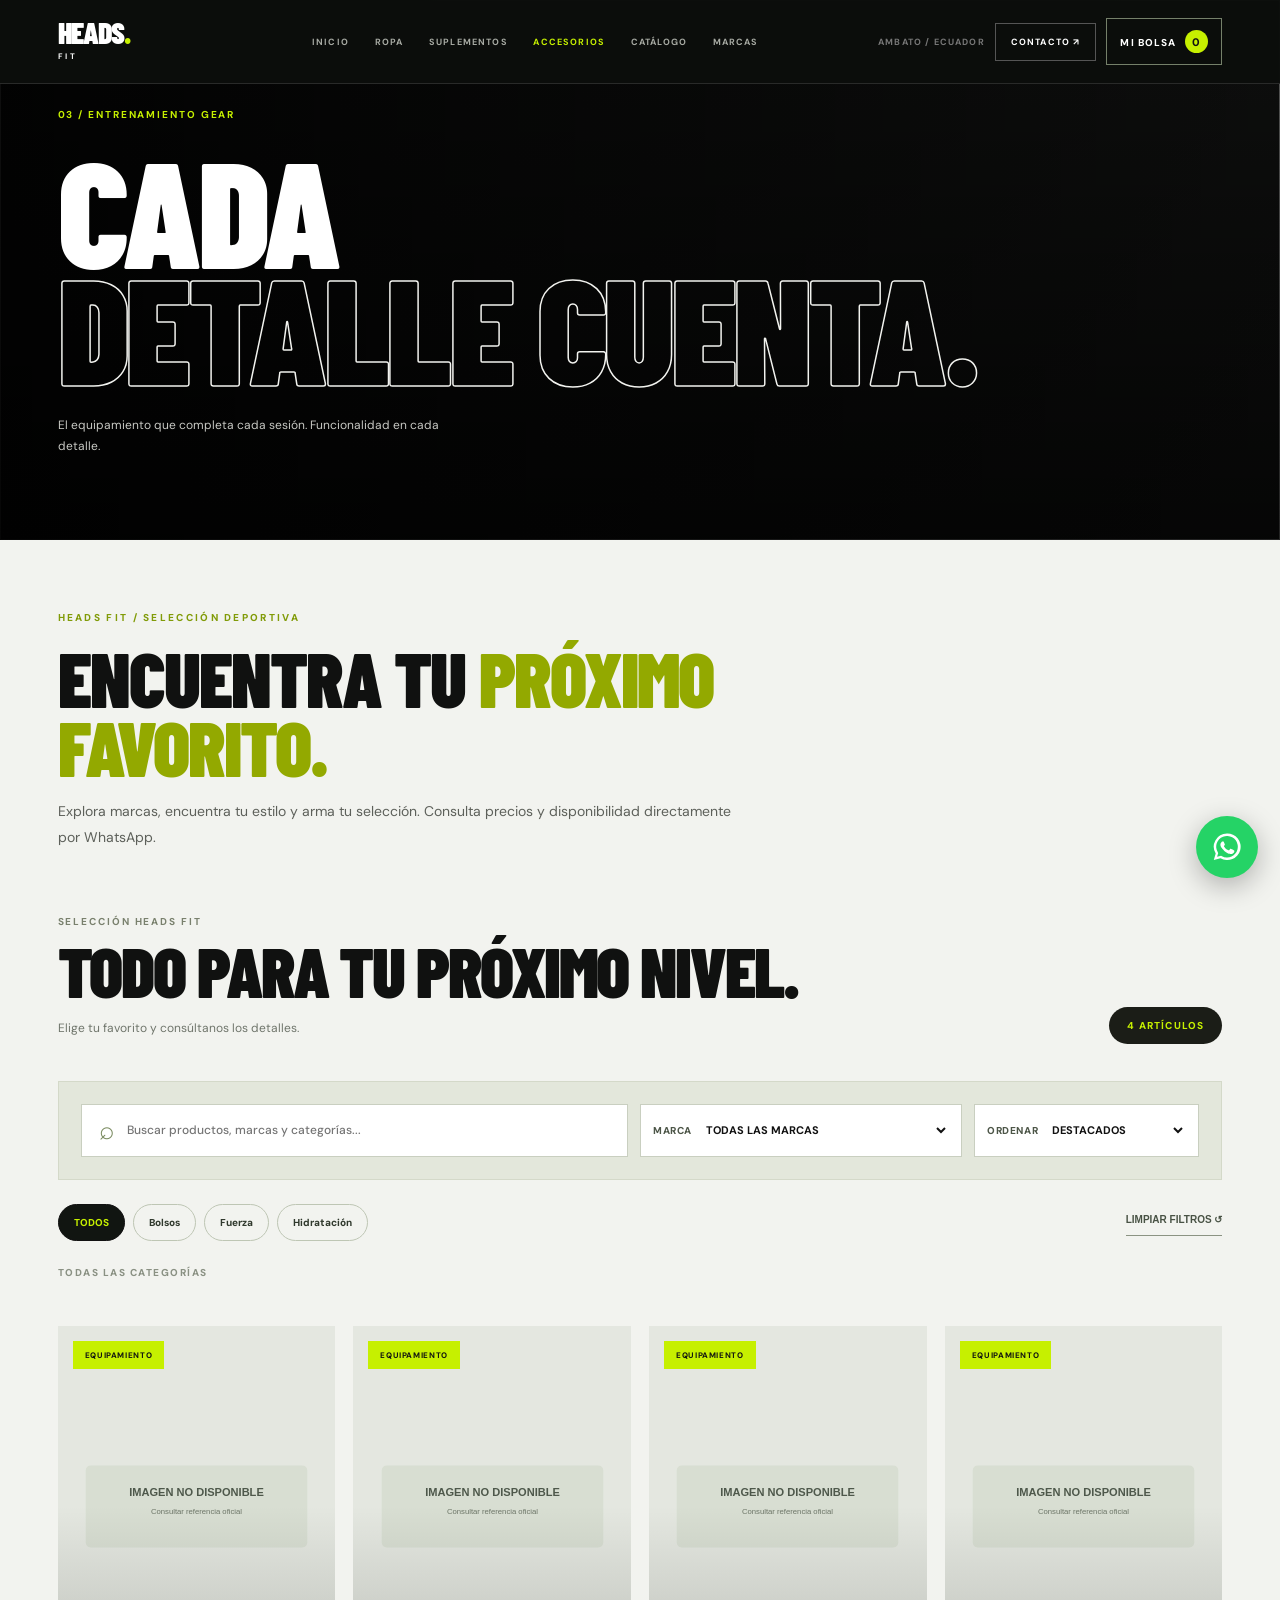
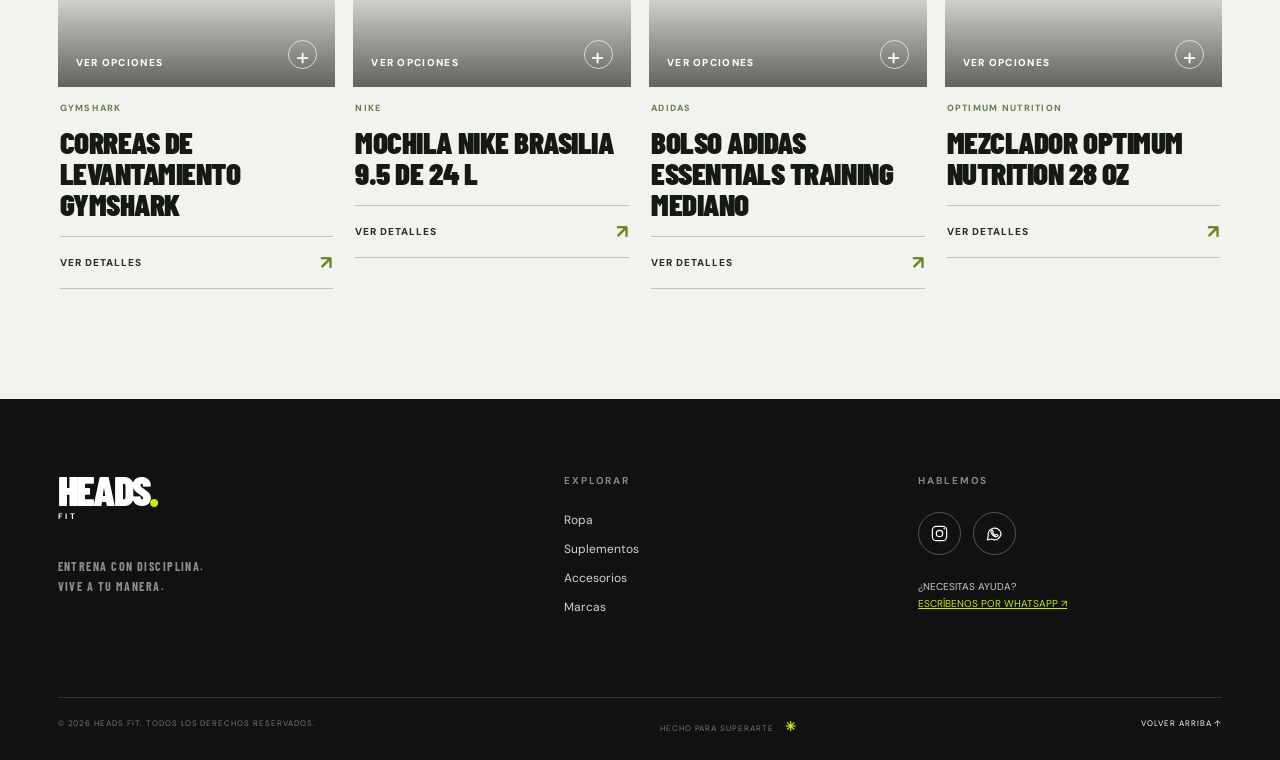
==== commit 2d08e42c: "Retirar filtros y contadores estáticos que ya no corresponden al nuevo catálogo" ====
--- a/accesorios.html
+++ b/accesorios.html
@@ -31,8 +31,7 @@
 <main>
 <section class="page-hero compact-hero"><div class="page-hero-bg"><img alt="" src="https://images.unsplash.com/photo-1583454110551-21f2fa2afe61?auto=format&amp;fit=crop&amp;w=2000&amp;q=85"/></div><div class="page-hero-content wrap"><p class="eyebrow reveal">03 / ENTRENAMIENTO GEAR</p><h1 class="reveal">CADA<br/><span class="outline">DETALLE CUENTA.</span></h1><p class="page-intro reveal">El equipamiento que completa cada sesión. Funcionalidad en cada detalle.</p></div></section>
 <section class="catalog-section wrap">
-<div class="catalog-intro reveal"><span class="micro-label">EXPLORA / ELIGE / SUPÉRATE</span><h2>ENCUENTRA TU <em>PRÓXIMO ESENCIAL.</em></h2><p>Explora el catálogo, filtra por categoría y abre cada artículo para descubrir su propósito, características generales y recomendaciones. Las fichas son orientativas.</p></div><div class="catalog-toolbar"><div><p class="eyebrow">SELECCIÓN ESPECIAL</p><span class="result-count">8 PRODUCTOS</span></div><div class="filter-list"><button class="filter-btn active" data-filter="all">TODOS</button><button class="filter-btn" data-filter="HIDRATACIÓN">HIDRATACIÓN</button><button class="filter-btn" data-filter="FUERZA">FUERZA</button><button class="filter-btn" data-filter="BOLSOS">BOLSOS</button><button class="filter-btn" data-filter="PROTECCIÓN">PROTECCIÓN</button></div></div>
-<div class="catalog-tools"><label class="search-field"><span aria-hidden="true">⌕</span><input aria-label="Buscar en catálogo" autocomplete="off" class="catalog-search" placeholder="Buscar artículo, categoría o marca..." type="search"/></label><label class="sort-field"><span>ORDENAR</span><select aria-label="Ordenar catálogo" class="catalog-sort"><option value="default">Selección original</option><option value="name">Nombre A–Z</option><option value="brand">Marca A–Z</option></select></label></div><p class="catalog-empty" hidden="">No encontramos coincidencias. Prueba otra búsqueda o elimina el filtro.</p><div class="product-grid"></div>
+<div class="catalog-intro reveal"><span class="micro-label">EXPLORA / ELIGE / SUPÉRATE</span><h2>ENCUENTRA TU <em>PRÓXIMO ESENCIAL.</em></h2><p>Explora el catálogo, filtra por categoría y abre cada artículo para descubrir su propósito, características generales y recomendaciones. Las fichas son orientativas.</p></div><div class="product-grid"></div>
 <noscript><p class="catalog-disclaimer">Activa JavaScript para explorar los productos y sus opciones.</p></noscript>
 <p class="catalog-disclaimer">REFERENCIAS DE PRODUCTOS · PRECIO, VARIANTES Y DISPONIBILIDAD POR CONFIRMAR.</p>
 </section>
--- a/assets/css/v3.css
+++ b/assets/css/v3.css
@@ -297,3 +297,18 @@
 @media(prefers-reduced-motion:reduce){
  .hf-quick-panel,.hf-product-media > img.hf-product-photo{transition:none}
 }
+
+
+.hf-variant-name{display:inline-flex;align-items:center;margin-left:7px;font:700 10px var(--font-body);color:#56624c;min-height:32px}
+.hf-compact .hf-quick-footer{margin-top:13px;padding-top:11px;padding-bottom:2px}
+.hf-compact .hf-size-list{margin-bottom:2px}
+.hf-photo-open{height:100%;top:0;bottom:0;align-items:flex-end;padding-bottom:18px;background:linear-gradient(0deg,rgba(0,0,0,.48) 0%,rgba(0,0,0,0) 24%)}
+.hf-photo-open span{align-self:flex-end}
+.hf-photo-open b{align-self:flex-end}
+@media (hover:hover) and (pointer:fine){
+.hf-product-media:hover .hf-photo-open{opacity:0;pointer-events:none}
+}
+@media(max-width:570px){
+ .hf-photo-open{height:100%;padding-bottom:23px}
+ .hf-variant-name{font-size:11px}
+}
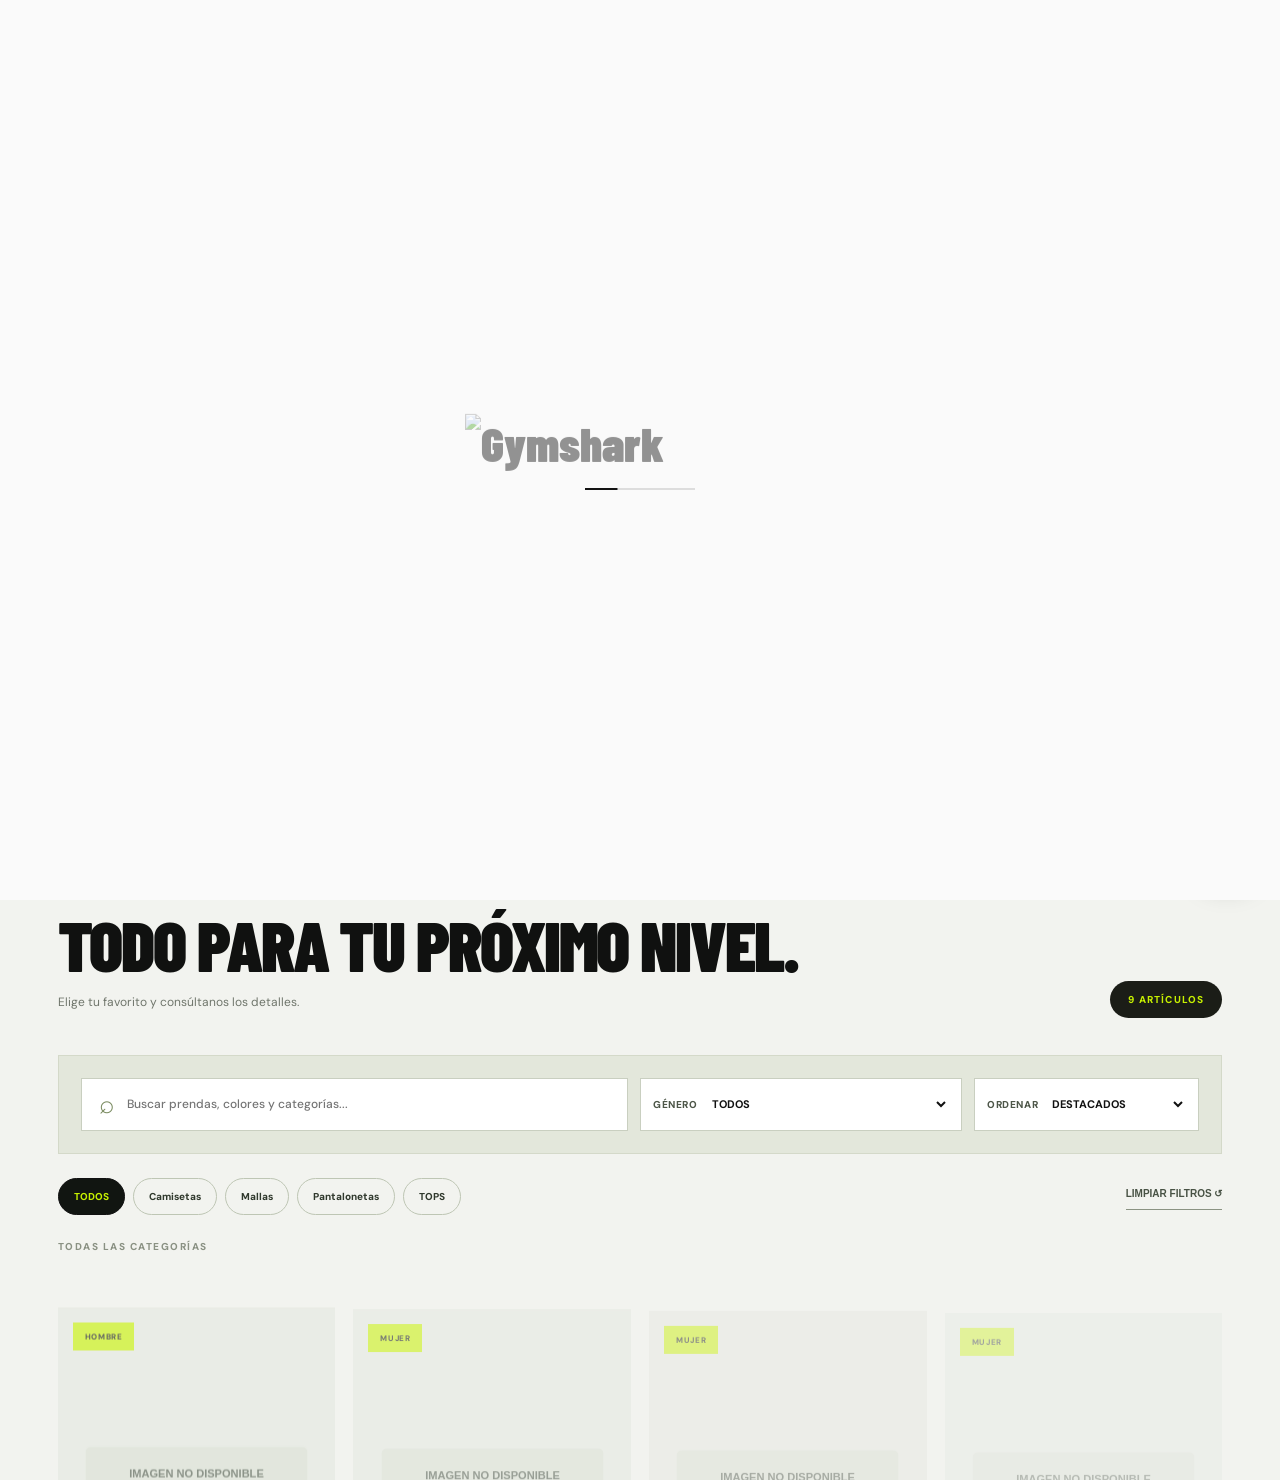
==== commit 6f454af0: "Configurar colección Gymshark, precios, tallas y pantallas de carga" ====
--- a/accesorios.html
+++ b/accesorios.html
@@ -1,52 +1 @@
-<!DOCTYPE html>
-
-<html lang="es">
-<head>
-<meta charset="utf-8"/>
-<meta content="width=device-width, initial-scale=1" name="viewport"/>
-<meta content="#101110" name="theme-color"/>
-<meta content="HEADS FIT — catálogo de ropa, suplementos y accesorios fitness." name="description"/>
-<title>Accesorios — HEADS FIT</title>
-<link href="https://fonts.googleapis.com" rel="preconnect"/>
-<link crossorigin="" href="https://fonts.gstatic.com" rel="preconnect"/>
-<link href="https://fonts.googleapis.com/css2?family=Barlow+Condensed:wght@500;600;700;800;900&amp;family=DM+Sans:wght@400;500;600;700&amp;display=swap" rel="stylesheet"/>
-<link href="assets/css/style.css" rel="stylesheet"/>
-<link href="assets/css/shop.css" rel="stylesheet"/>
-<link href="assets/css/v3.css" rel="stylesheet"/>
-</head>
-<body>
-<div class="site-loader"><span>HEADS<span class="lime">.</span></span><div class="loader-bar"><i></i></div></div>
-<header class="site-header">
-<a aria-label="HEADS FIT inicio" class="wordmark" href="index.html">HEADS<span>.</span><small>FIT</small></a>
-<button aria-expanded="false" aria-label="Abrir menú" class="menu-toggle"><span></span><span></span></button>
-<nav class="main-nav">
-<a class="" href="index.html">INICIO</a>
-<a class="" href="ropa.html">ROPA</a>
-<a class="" href="suplementos.html">SUPLEMENTOS</a>
-<a class="active" href="accesorios.html">ACCESORIOS</a>
-<a class="" href="marcas.html">MARCAS</a>
-</nav>
-<div class="header-right"><span>AMBATO / ECUADOR</span><a class="contact-link" href="https://wa.me/593983551261?text=Hola%2C%20quiero%20consultar%20sobre%20HEADS%20FIT" target="_blank" rel="noopener noreferrer">CONTACTO ↗</a></div>
-</header>
-<main>
-<section class="page-hero compact-hero"><div class="page-hero-bg"><img alt="" src="https://images.unsplash.com/photo-1583454110551-21f2fa2afe61?auto=format&amp;fit=crop&amp;w=2000&amp;q=85"/></div><div class="page-hero-content wrap"><p class="eyebrow reveal">03 / ENTRENAMIENTO GEAR</p><h1 class="reveal">CADA<br/><span class="outline">DETALLE CUENTA.</span></h1><p class="page-intro reveal">El equipamiento que completa cada sesión. Funcionalidad en cada detalle.</p></div></section>
-<section class="catalog-section wrap">
-<div class="catalog-intro reveal"><span class="micro-label">EXPLORA / ELIGE / SUPÉRATE</span><h2>ENCUENTRA TU <em>PRÓXIMO ESENCIAL.</em></h2><p>Explora el catálogo, filtra por categoría y abre cada artículo para descubrir su propósito, características generales y recomendaciones. Las fichas son orientativas.</p></div><div class="product-grid"></div>
-<noscript><p class="catalog-disclaimer">Activa JavaScript para explorar los productos y sus opciones.</p></noscript>
-<p class="catalog-disclaimer">REFERENCIAS DE PRODUCTOS · PRECIO, VARIANTES Y DISPONIBILIDAD POR CONFIRMAR.</p>
-</section>
-</main>
-<footer class="site-footer" id="contacto">
-<div class="footer-top wrap"><div><a class="wordmark footer-mark" href="index.html">HEADS<span>.</span><small>FIT</small></a><p class="footer-tag">ENTRENA CON DISCIPLINA.<br/>VIVE A TU MANERA.</p></div><div class="footer-nav"><p class="eyebrow">EXPLORAR</p><a href="ropa.html">Ropa</a><a href="suplementos.html">Suplementos</a><a href="accesorios.html">Accesorios</a><a href="marcas.html">Marcas</a></div><div class="footer-social"><p class="eyebrow">HABLEMOS</p><div class="social-icons">
-<span aria-label="Instagram" class="social-icon"><svg aria-hidden="true" viewbox="0 0 24 24"><rect height="18" rx="5" width="18" x="3" y="3"></rect><circle cx="12" cy="12" r="4"></circle><circle class="fill" cx="18" cy="6" r="1"></circle></svg></span>
-<span aria-label="WhatsApp" class="social-icon"><svg aria-hidden="true" viewbox="0 0 24 24"><path d="M20.2 11.8a8.2 8.2 0 0 1-12.1 7.2L3 20l1-4.9a8.2 8.2 0 1 1 16.2-3.3Z"></path><path d="M8.4 8.2c.4-.7.8-.6 1.1-.1l.8 1.5c.2.3.1.6-.2.9l-.5.6c.8 1.5 1.8 2.4 3.3 3.1l.6-.7c.3-.3.6-.4.9-.2l1.5.7c.5.3.6.7.3 1.1-.5.8-1.2 1.2-2.2 1.1-2.8-.3-6.4-3.7-6.6-6.4 0-.7.3-1.2 1-1.6Z"></path></svg></span>
-</div><p class="social-note">Canales de contacto<br/><span>Pedidos por WhatsApp</span></p></div></div>
-<div class="footer-bottom wrap"><span>© 2026 HEADS FIT. TODOS LOS DERECHOS RESERVADOS.</span><span>HECHO PARA SUPERARTE <b>✳</b></span><a href="#top" onclick="window.scrollTo({top:0,behavior:'smooth'});return false;">VOLVER ARRIBA ↑</a></div>
-</footer>
-<script src="https://cdnjs.cloudflare.com/ajax/libs/gsap/3.12.5/gsap.min.js"></script>
-<script src="https://cdnjs.cloudflare.com/ajax/libs/gsap/3.12.5/ScrollTrigger.min.js"></script>
-<script src="assets/js/main.js"></script>
-<script src="assets/js/productos.js"></script>
-<script src="assets/js/shop.js"></script>
-
-</body></html>
+<!doctype html><html lang="es"><head><meta charset="utf-8"><meta name="viewport" content="width=device-width, initial-scale=1"><meta http-equiv="refresh" content="0;url=catalogo.html?marca=GYMSHARK"><title>Gymshark — HEADS FIT</title></head><body><p><a href="catalogo.html?marca=GYMSHARK">Ir al catálogo Gymshark</a></p></body></html>
